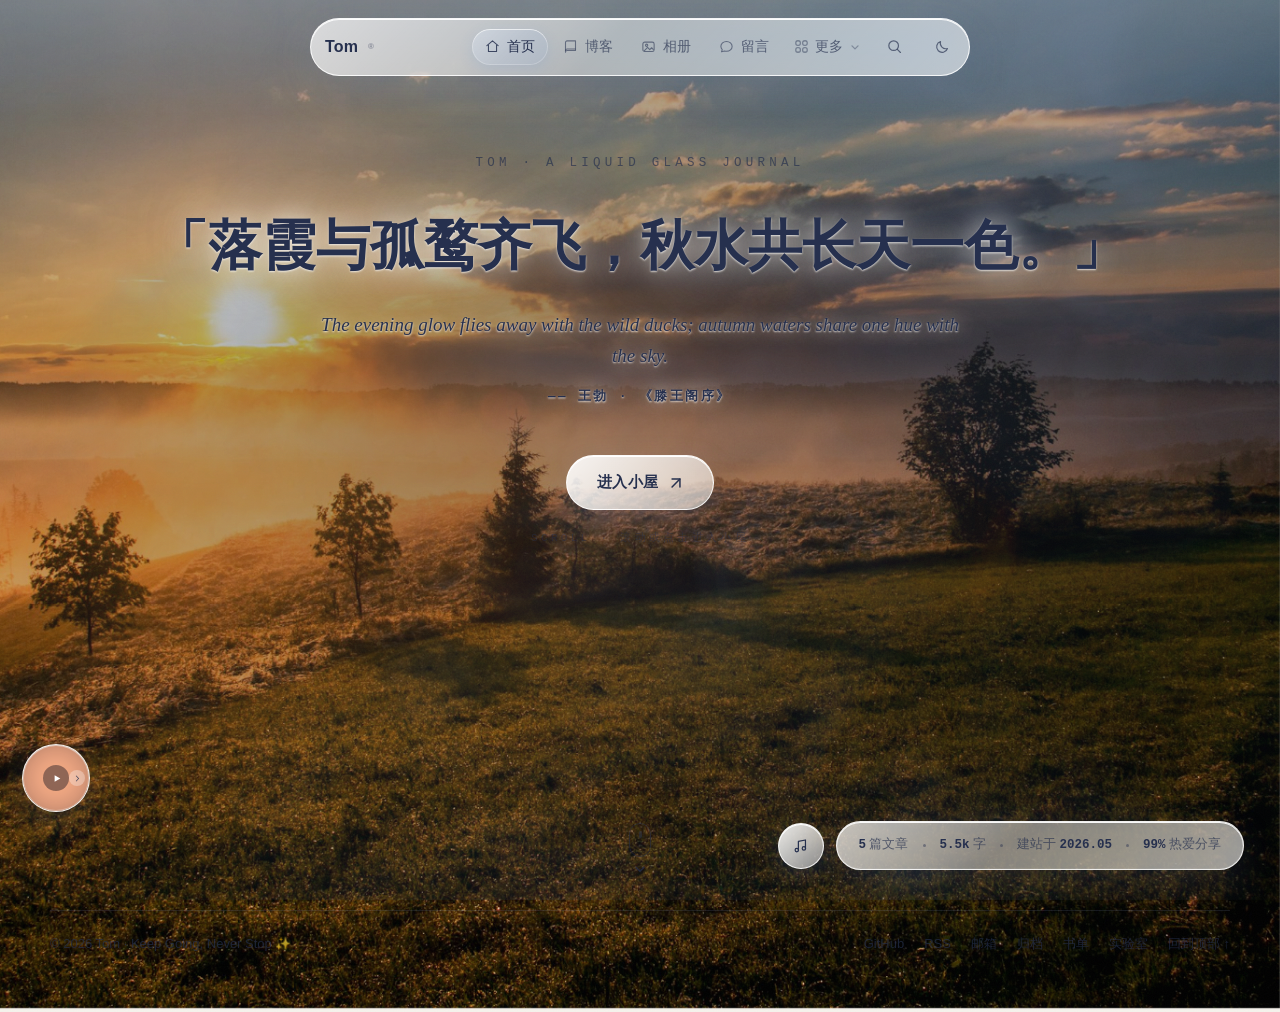
==== index.html @ d62d7386 "feat(books): 真实书目数据与本地封面；fix: 恢复 SPA 转场收尾，音乐跨页续播与进度记忆" ====
<!DOCTYPE html>
<html lang="zh-CN" data-theme="light">
<head>
  <meta charset="UTF-8">
  <meta name="viewport" content="width=device-width, initial-scale=1.0">
  <title>Tom · 液态玻璃博客</title>
  <meta name="description" content="Tom 的个人博客 —— WebGL 极光、液态玻璃与前端实验。以玻璃，折射思想。">
  <meta name="theme-color" content="#f3f4f9">
  <script>
    // 首屏前预置主题，避免暗色用户看到白色闪烁
    (function () {
      try {
        if (localStorage.getItem('lg-theme') === 'dark') {
          document.documentElement.setAttribute('data-theme', 'dark');
        }
      } catch (e) { }
    })();
  </script>
  <link rel="icon" type="image/svg+xml" href="favicon.svg">
  <link rel="alternate" type="application/rss+xml" title="Tom 的液态玻璃博客" href="feed.xml">
  <link rel="stylesheet" href="assets/vendor/APlayer.min.css?v=20261149">
  <link rel="stylesheet" href="assets/css/style.css?v=20261149">
</head>
<body class="cover-page">

  <!-- 背景层：照片 → 着色器柔光 → 滚动幕布 → 颗粒 -->
  <div class="bg-photo" aria-hidden="true"></div>
  <canvas id="aurora" aria-hidden="true"></canvas>
  <div class="bg-veil" id="bg-veil" aria-hidden="true"></div>
  <div class="grain" aria-hidden="true"></div>

  <!-- Loader -->
  <div id="loader" aria-hidden="true">
    <div class="loader-mark">
      <svg viewBox="0 0 24 24" fill="none">
        <defs>
          <linearGradient id="drop-g1" x1="0" y1="0" x2="1" y2="1">
            <stop offset="0" stop-color="#8fc9ee"/><stop offset=".5" stop-color="#a6b4ee"/><stop offset="1" stop-color="#bfa8ec"/>
          </linearGradient>
        </defs>
        <path d="M12 2.7c3.4 4.6 7 8.6 7 12.3a7 7 0 1 1-14 0c0-3.7 3.6-7.7 7-12.3z" fill="url(#drop-g1)" opacity=".92"/>
        <circle cx="9.6" cy="9.2" r="1.4" fill="#fff" opacity=".85"/>
      </svg>
    </div>
    <span class="loader-text">LIQUID GLASS</span>
  </div>

  <!-- 空间转场幕布 -->
  <div id="vt-veil" aria-hidden="true"></div>

  <!-- 导航 -->
  <header class="topbar">
    <a class="brand" href="index.html">Tom<sup>®</sup></a>
    <nav class="top-links" aria-label="主导航">
        <span class="top-indicator" aria-hidden="true"></span>
        <a href="index.html"><svg viewBox="0 0 24 24" fill="none" stroke="currentColor" stroke-width="1.7" stroke-linecap="round" stroke-linejoin="round"><path d="m3 10.5 9-7.5 9 7.5"/><path d="M5.5 9.5V20h13V9.5"/></svg>首页</a>
        <a href="home.html"><svg viewBox="0 0 24 24" fill="none" stroke="currentColor" stroke-width="1.7" stroke-linecap="round" stroke-linejoin="round"><path d="M4 5.5A2.5 2.5 0 0 1 6.5 3H20v15.5H6.5A2.5 2.5 0 0 0 4 21z"/><path d="M4 18.5A2.5 2.5 0 0 1 6.5 16H20"/></svg>博客</a>
        <a href="photos.html"><svg viewBox="0 0 24 24" fill="none" stroke="currentColor" stroke-width="1.7" stroke-linecap="round" stroke-linejoin="round"><rect x="3" y="5" width="18" height="15" rx="3"/><circle cx="9" cy="10" r="1.8"/><path d="m5.5 18.5 5-5 3.5 3.5 3-3 2.5 2.5"/></svg>相册</a>
        <a href="messages.html"><svg viewBox="0 0 24 24" fill="none" stroke="currentColor" stroke-width="1.7" stroke-linecap="round" stroke-linejoin="round"><path d="M21 11.8c0 4.3-4 7.7-9 7.7-1 0-2-.1-2.9-.4L4 20.5l1.2-3.6C3.8 15.6 3 13.8 3 11.8 3 7.5 7 4 12 4s9 3.4 9 7.8z"/></svg>留言</a>
    </nav>
      <button class="theme-dot" id="theme-toggle" aria-label="切换明暗主题（快捷键 T）" title="切换主题（T）">
        <svg class="sun" viewBox="0 0 24 24" fill="none" stroke="currentColor" stroke-width="1.7" stroke-linecap="round">
          <circle cx="12" cy="12" r="4.2"/>
          <path d="M12 2.5v2.2M12 19.3v2.2M2.5 12h2.2M19.3 12h2.2M4.9 4.9l1.6 1.6M17.5 17.5l1.6 1.6M19.1 4.9l-1.6 1.6M6.5 17.5l-1.6 1.6"/>
        </svg>
        <svg class="moon" viewBox="0 0 24 24" fill="none" stroke="currentColor" stroke-width="1.7" stroke-linecap="round" stroke-linejoin="round">
          <path d="M20.2 14.2A8.3 8.3 0 0 1 9.8 3.8a8.3 8.3 0 1 0 10.4 10.4z"/>
        </svg>
      </button>
  </header>

  <main>
    <!-- 封面：滚动或点击进入正式页面 -->
    <section class="splash" id="top">
      <div class="splash-content">
        <p class="splash-eyebrow">Tom · A Liquid Glass Journal</p>
        <h1 class="splash-title">
          <span class="poem-cn">「落霞与孤鹜齐飞，秋水共长天一色。」</span>
          <span class="poem-en">The evening glow flies away with the wild ducks; autumn waters share one hue with the sky.</span>
          <span class="poem-by">—— 王勃 · 《滕王阁序》</span>
        </h1>
        <a class="splash-cta" href="home.html" data-magnetic>
          进入小屋
          <svg viewBox="0 0 16 16" fill="none" stroke="currentColor" stroke-width="1.7" stroke-linecap="round" stroke-linejoin="round"><path d="M3.5 3.5h9v9"/><path d="M12.5 3.5 3.5 12.5"/></svg>
        </a>
        <p class="splash-hint">Scroll · 滚动或点击进入小屋</p>
      </div>
      <div class="splash-corner">
        <button class="splash-music" id="splash-music" aria-label="播放 / 暂停音乐" title="播放 / 暂停音乐">
          <svg viewBox="0 0 24 24" fill="none" stroke="currentColor" stroke-width="1.7" stroke-linecap="round" stroke-linejoin="round"><path d="M9 18.5V6.2l10-2v11.9"/><circle cx="6.8" cy="18.5" r="2.4"/><circle cx="16.8" cy="16.1" r="2.4"/></svg>
        </button>
        <div class="splash-stats glass">
          <span><b id="stat-posts">—</b> 篇文章</span>
          <span class="sep"></span>
          <span><b id="stat-chars">—</b> 字</span>
          <span class="sep"></span>
          <span>建站于 <b id="stat-since">—</b></span>
          <span class="sep"></span>
          <span><b>99%</b> 热爱分享</span>
        </div>
      </div>
      <div class="scroll-mouse" aria-hidden="true">
        <span class="wheel"></span>
        <svg viewBox="0 0 16 16" fill="none" stroke="currentColor" stroke-width="1.8" stroke-linecap="round" stroke-linejoin="round"><path d="m3.5 6 4.5 4.5L12.5 6"/></svg>
      </div>
    </section>





  </main>

  <footer class="footer">
    <div class="wrap footer-inner">
      <span>© 2026 Tom · Keep Going, Never Stop ✨</span>
      <nav class="footer-links" aria-label="页脚链接">
        <a href="https://github.com/" target="_blank" rel="noopener">GitHub</a>
        <a href="feed.xml" data-no-vt>RSS</a>
        <a href="mailto:hello@tom.gl">邮箱</a>
        <a href="#top">回到顶部 ↑</a>
      </nav>
    </div>
  </footer>

    <!-- 音乐卡片（APlayer） -->
  <div id="aplayer-mount"></div>

  <button id="to-top" aria-label="回到顶部">
    <svg viewBox="0 0 16 16" width="15" height="15" fill="none" stroke="currentColor" stroke-width="1.6" stroke-linecap="round"><path d="M8 14V3M3.5 7 8 2.5 12.5 7"/></svg>
  </button>


  <!-- SVG 滤镜：液态玻璃的真折射 -->
  <svg width="0" height="0" style="position:absolute" aria-hidden="true">
    <defs>
      <linearGradient id="drop-g1" x1="0" y1="0" x2="1" y2="1">
        <stop offset="0" stop-color="#8fc9ee"/><stop offset=".5" stop-color="#a6b4ee"/><stop offset="1" stop-color="#bfa8ec"/>
      </linearGradient>
      <filter id="lens" x="-20%" y="-20%" width="140%" height="140%">
        <feTurbulence type="fractalNoise" baseFrequency="0.009 0.011" numOctaves="2" seed="7" result="noise"/>
        <feGaussianBlur in="noise" stdDeviation="2.2" result="soft"/>
        <feDisplacementMap in="SourceGraphic" in2="soft" scale="46" xChannelSelector="R" yChannelSelector="G"/>
      </filter>
    </defs>
  </svg>

  <script src="assets/js/data.js?v=20261149"></script>
  <script src="assets/js/shader.js?v=20261149"></script>
  <script src="assets/js/main.js?v=20261149"></script>
  <script src="assets/js/extra.js?v=20261149"></script>
  <script src="assets/js/post.js?v=20261149"></script>
  <script src="assets/vendor/APlayer.min.js?v=20261149"></script>
  <script src="assets/js/music.js?v=20261149"></script>
</body>
</html>
---- assets/vendor/APlayer.min.css ----
.aplayer{background:#fff;font-family:Arial,Helvetica,sans-serif;margin:5px;box-shadow:0 2px 2px 0 rgba(0,0,0,.07),0 1px 5px 0 rgba(0,0,0,.1);border-radius:2px;overflow:hidden;-webkit-user-select:none;-moz-user-select:none;-ms-user-select:none;user-select:none;line-height:normal;position:relative}.aplayer *{box-sizing:content-box}.aplayer svg{width:100%;height:100%}.aplayer svg circle,.aplayer svg path{fill:#fff}.aplayer.aplayer-withlist .aplayer-info{border-bottom:1px solid #e9e9e9}.aplayer.aplayer-withlist .aplayer-list{display:block}.aplayer.aplayer-withlist .aplayer-icon-order,.aplayer.aplayer-withlist .aplayer-info .aplayer-controller .aplayer-time .aplayer-icon.aplayer-icon-menu{display:inline}.aplayer.aplayer-withlrc .aplayer-pic{height:90px;width:90px}.aplayer.aplayer-withlrc .aplayer-info{margin-left:90px;height:90px;padding:10px 7px 0}.aplayer.aplayer-withlrc .aplayer-lrc{display:block}.aplayer.aplayer-narrow{width:66px}.aplayer.aplayer-narrow .aplayer-info,.aplayer.aplayer-narrow .aplayer-list{display:none}.aplayer.aplayer-narrow .aplayer-body,.aplayer.aplayer-narrow .aplayer-pic{height:66px;width:66px}.aplayer.aplayer-fixed{position:fixed;bottom:0;left:0;right:0;margin:0;z-index:99;overflow:visible;max-width:400px;box-shadow:none}.aplayer.aplayer-fixed .aplayer-list{margin-bottom:65px;border:1px solid #eee;border-bottom:none}.aplayer.aplayer-fixed .aplayer-body{position:fixed;bottom:0;left:0;right:0;margin:0;z-index:99;background:#fff;padding-right:18px;transition:all .3s ease;max-width:400px}.aplayer.aplayer-fixed .aplayer-lrc{display:block;position:fixed;bottom:10px;left:0;right:0;margin:0;z-index:98;pointer-events:none;text-shadow:-1px -1px 0 #fff}.aplayer.aplayer-fixed .aplayer-lrc:after,.aplayer.aplayer-fixed .aplayer-lrc:before{display:none}.aplayer.aplayer-fixed .aplayer-info{-webkit-transform:scaleX(1);transform:scaleX(1);-webkit-transform-origin:0 0;transform-origin:0 0;transition:all .3s ease;border-bottom:none;border-top:1px solid #e9e9e9}.aplayer.aplayer-fixed .aplayer-info .aplayer-music{width:calc(100% - 105px)}.aplayer.aplayer-fixed .aplayer-miniswitcher{display:block}.aplayer.aplayer-fixed.aplayer-narrow .aplayer-info{display:block;-webkit-transform:scaleX(0);transform:scaleX(0)}.aplayer.aplayer-fixed.aplayer-narrow .aplayer-body{width:66px!important}.aplayer.aplayer-fixed.aplayer-narrow .aplayer-miniswitcher .aplayer-icon{-webkit-transform:rotateY(0);transform:rotateY(0)}.aplayer.aplayer-fixed .aplayer-icon-back,.aplayer.aplayer-fixed .aplayer-icon-forward,.aplayer.aplayer-fixed .aplayer-icon-lrc,.aplayer.aplayer-fixed .aplayer-icon-play{display:inline-block}.aplayer.aplayer-fixed .aplayer-icon-back,.aplayer.aplayer-fixed .aplayer-icon-forward,.aplayer.aplayer-fixed .aplayer-icon-menu,.aplayer.aplayer-fixed .aplayer-icon-play{position:absolute;bottom:27px;width:20px;height:20px}.aplayer.aplayer-fixed .aplayer-icon-back{right:75px}.aplayer.aplayer-fixed .aplayer-icon-play{right:50px}.aplayer.aplayer-fixed .aplayer-icon-forward{right:25px}.aplayer.aplayer-fixed .aplayer-icon-menu{right:0}.aplayer.aplayer-arrow .aplayer-icon-loop,.aplayer.aplayer-arrow .aplayer-icon-order,.aplayer.aplayer-mobile .aplayer-icon-volume-down{display:none}.aplayer.aplayer-loading .aplayer-info .aplayer-controller .aplayer-loading-icon{display:block}.aplayer.aplayer-loading .aplayer-info .aplayer-controller .aplayer-bar-wrap .aplayer-bar .aplayer-played .aplayer-thumb{-webkit-transform:scale(1);transform:scale(1)}.aplayer .aplayer-body{position:relative}.aplayer .aplayer-icon{width:15px;height:15px;border:none;background-color:transparent;outline:none;cursor:pointer;opacity:.8;vertical-align:middle;padding:0;font-size:12px;margin:0;display:inline-block}.aplayer .aplayer-icon path{transition:all .2s ease-in-out}.aplayer .aplayer-icon-back,.aplayer .aplayer-icon-forward,.aplayer .aplayer-icon-lrc,.aplayer .aplayer-icon-order,.aplayer .aplayer-icon-play{display:none}.aplayer .aplayer-icon-lrc-inactivity svg{opacity:.4}.aplayer .aplayer-icon-forward{-webkit-transform:rotate(180deg);transform:rotate(180deg)}.aplayer .aplayer-lrc-content{display:none}.aplayer .aplayer-pic{position:relative;float:left;height:66px;width:66px;background-size:cover;background-position:50%;transition:all .3s ease;cursor:pointer}.aplayer .aplayer-pic:hover .aplayer-button{opacity:1}.aplayer .aplayer-pic .aplayer-button{position:absolute;border-radius:50%;opacity:.8;text-shadow:0 1px 1px rgba(0,0,0,.2);box-shadow:0 1px 1px rgba(0,0,0,.2);background:rgba(0,0,0,.2);transition:all .1s ease}.aplayer .aplayer-pic .aplayer-button path{fill:#fff}.aplayer .aplayer-pic .aplayer-hide{display:none}.aplayer .aplayer-pic .aplayer-play{width:26px;height:26px;border:2px solid #fff;bottom:50%;right:50%;margin:0 -15px -15px 0}.aplayer .aplayer-pic .aplayer-play svg{position:absolute;top:3px;left:4px;height:20px;width:20px}.aplayer .aplayer-pic .aplayer-pause{width:16px;height:16px;border:2px solid #fff;bottom:4px;right:4px}.aplayer .aplayer-pic .aplayer-pause svg{position:absolute;top:2px;left:2px;height:12px;width:12px}.aplayer .aplayer-info{margin-left:66px;padding:14px 7px 0 10px;height:66px;box-sizing:border-box}.aplayer .aplayer-info .aplayer-music{overflow:hidden;white-space:nowrap;text-overflow:ellipsis;margin:0 0 13px 5px;-webkit-user-select:text;-moz-user-select:text;-ms-user-select:text;user-select:text;cursor:default;padding-bottom:2px;height:20px}.aplayer .aplayer-info .aplayer-music .aplayer-title{font-size:14px}.aplayer .aplayer-info .aplayer-music .aplayer-author{font-size:12px;color:#666}.aplayer .aplayer-info .aplayer-controller{position:relative;display:flex}.aplayer .aplayer-info .aplayer-controller .aplayer-bar-wrap{margin:0 0 0 5px;padding:4px 0;cursor:pointer!important;flex:1}.aplayer .aplayer-info .aplayer-controller .aplayer-bar-wrap:hover .aplayer-bar .aplayer-played .aplayer-thumb{-webkit-transform:scale(1);transform:scale(1)}.aplayer .aplayer-info .aplayer-controller .aplayer-bar-wrap .aplayer-bar{position:relative;height:2px;width:100%;background:#cdcdcd}.aplayer .aplayer-info .aplayer-controller .aplayer-bar-wrap .aplayer-bar .aplayer-loaded{position:absolute;left:0;top:0;bottom:0;background:#aaa;height:2px;transition:all .5s ease}.aplayer .aplayer-info .aplayer-controller .aplayer-bar-wrap .aplayer-bar .aplayer-played{position:absolute;left:0;top:0;bottom:0;height:2px}.aplayer .aplayer-info .aplayer-controller .aplayer-bar-wrap .aplayer-bar .aplayer-played .aplayer-thumb{position:absolute;top:0;right:5px;margin-top:-4px;margin-right:-10px;height:10px;width:10px;border-radius:50%;cursor:pointer;transition:all .3s ease-in-out;-webkit-transform:scale(0);transform:scale(0)}.aplayer .aplayer-info .aplayer-controller .aplayer-time{position:relative;right:0;bottom:4px;height:17px;color:#999;font-size:11px;padding-left:7px}.aplayer .aplayer-info .aplayer-controller .aplayer-time .aplayer-time-inner{vertical-align:middle}.aplayer .aplayer-info .aplayer-controller .aplayer-time .aplayer-icon{cursor:pointer;transition:all .2s ease}.aplayer .aplayer-info .aplayer-controller .aplayer-time .aplayer-icon path{fill:#666}.aplayer .aplayer-info .aplayer-controller .aplayer-time .aplayer-icon.aplayer-icon-loop{margin-right:2px}.aplayer .aplayer-info .aplayer-controller .aplayer-time .aplayer-icon:hover path{fill:#000}.aplayer .aplayer-info .aplayer-controller .aplayer-time .aplayer-icon.aplayer-icon-menu,.aplayer .aplayer-info .aplayer-controller .aplayer-time.aplayer-time-narrow .aplayer-icon-menu,.aplayer .aplayer-info .aplayer-controller .aplayer-time.aplayer-time-narrow .aplayer-icon-mode{display:none}.aplayer .aplayer-info .aplayer-controller .aplayer-volume-wrap{position:relative;display:inline-block;margin-left:3px;cursor:pointer!important}.aplayer .aplayer-info .aplayer-controller .aplayer-volume-wrap:hover .aplayer-volume-bar-wrap{height:40px}.aplayer .aplayer-info .aplayer-controller .aplayer-volume-wrap .aplayer-volume-bar-wrap{position:absolute;bottom:15px;right:-3px;width:25px;height:0;z-index:99;overflow:hidden;transition:all .2s ease-in-out}.aplayer .aplayer-info .aplayer-controller .aplayer-volume-wrap .aplayer-volume-bar-wrap.aplayer-volume-bar-wrap-active{height:40px}.aplayer .aplayer-info .aplayer-controller .aplayer-volume-wrap .aplayer-volume-bar-wrap .aplayer-volume-bar{position:absolute;bottom:0;right:10px;width:5px;height:35px;background:#aaa;border-radius:2.5px;overflow:hidden}.aplayer .aplayer-info .aplayer-controller .aplayer-volume-wrap .aplayer-volume-bar-wrap .aplayer-volume-bar .aplayer-volume{position:absolute;bottom:0;right:0;width:5px;transition:all .1s ease}.aplayer .aplayer-info .aplayer-controller .aplayer-loading-icon{display:none}.aplayer .aplayer-info .aplayer-controller .aplayer-loading-icon svg{position:absolute;-webkit-animation:rotate 1s linear infinite;animation:rotate 1s linear infinite}.aplayer .aplayer-lrc{display:none;position:relative;height:30px;text-align:center;overflow:hidden;margin:-10px 0 7px}.aplayer .aplayer-lrc:before{top:0;height:10%;background:linear-gradient(180deg,#fff 0,hsla(0,0%,100%,0));filter:progid:DXImageTransform.Microsoft.gradient(startColorstr="#ffffff",endColorstr="#00ffffff",GradientType=0)}.aplayer .aplayer-lrc:after,.aplayer .aplayer-lrc:before{position:absolute;z-index:1;display:block;overflow:hidden;width:100%;content:" "}.aplayer .aplayer-lrc:after{bottom:0;height:33%;background:linear-gradient(180deg,hsla(0,0%,100%,0) 0,hsla(0,0%,100%,.8));filter:progid:DXImageTransform.Microsoft.gradient(startColorstr="#00ffffff",endColorstr="#ccffffff",GradientType=0)}.aplayer .aplayer-lrc p{font-size:12px;color:#666;line-height:16px!important;height:16px!important;padding:0!important;margin:0!important;transition:all .5s ease-out;opacity:.4;overflow:hidden}.aplayer .aplayer-lrc p.aplayer-lrc-current{opacity:1;overflow:visible;height:auto!important;min-height:16px}.aplayer .aplayer-lrc.aplayer-lrc-hide{display:none}.aplayer .aplayer-lrc .aplayer-lrc-contents{width:100%;transition:all .5s ease-out;-webkit-user-select:text;-moz-user-select:text;-ms-user-select:text;user-select:text;cursor:default}.aplayer .aplayer-list{overflow:auto;transition:all .5s ease;will-change:height;display:none;overflow:hidden}.aplayer .aplayer-list.aplayer-list-hide{max-height:0!important}.aplayer .aplayer-list ol{list-style-type:none;margin:0;padding:0;overflow-y:auto}.aplayer .aplayer-list ol::-webkit-scrollbar{width:5px}.aplayer .aplayer-list ol::-webkit-scrollbar-thumb{border-radius:3px;background-color:#eee}.aplayer .aplayer-list ol::-webkit-scrollbar-thumb:hover{background-color:#ccc}.aplayer .aplayer-list ol li{position:relative;height:32px;line-height:32px;padding:0 15px;font-size:12px;border-top:1px solid #e9e9e9;cursor:pointer;transition:all .2s ease;overflow:hidden;margin:0}.aplayer .aplayer-list ol li:first-child{border-top:none}.aplayer .aplayer-list ol li:hover{background:#efefef}.aplayer .aplayer-list ol li.aplayer-list-light{background:#e9e9e9}.aplayer .aplayer-list ol li.aplayer-list-light .aplayer-list-cur{display:inline-block}.aplayer .aplayer-list ol li .aplayer-list-cur{display:none;width:3px;height:22px;position:absolute;left:0;top:5px;cursor:pointer}.aplayer .aplayer-list ol li .aplayer-list-index{color:#666;margin-right:12px;cursor:pointer}.aplayer .aplayer-list ol li .aplayer-list-author{color:#666;float:right;cursor:pointer}.aplayer .aplayer-notice{opacity:0;position:absolute;top:50%;left:50%;-webkit-transform:translate(-50%,-50%);transform:translate(-50%,-50%);font-size:12px;border-radius:4px;padding:5px 10px;transition:all .3s ease-in-out;overflow:hidden;color:#fff;pointer-events:none;background-color:#f4f4f5;color:#909399}.aplayer .aplayer-miniswitcher{display:none;position:absolute;top:0;right:0;bottom:0;height:100%;background:#e6e6e6;width:18px;border-radius:0 2px 2px 0}.aplayer .aplayer-miniswitcher .aplayer-icon{height:100%;width:100%;-webkit-transform:rotateY(180deg);transform:rotateY(180deg);transition:all .3s ease}.aplayer .aplayer-miniswitcher .aplayer-icon path{fill:#666}.aplayer .aplayer-miniswitcher .aplayer-icon:hover path{fill:#000}@-webkit-keyframes aplayer-roll{0%{left:0}to{left:-100%}}@keyframes aplayer-roll{0%{left:0}to{left:-100%}}@-webkit-keyframes rotate{0%{-webkit-transform:rotate(0);transform:rotate(0)}to{-webkit-transform:rotate(1turn);transform:rotate(1turn)}}@keyframes rotate{0%{-webkit-transform:rotate(0);transform:rotate(0)}to{-webkit-transform:rotate(1turn);transform:rotate(1turn)}}

/*# sourceMappingURL=APlayer.min.css.map*/
---- assets/css/style.css ----
/* ==========================================================================
   液态玻璃博客 · 样式系统
   设计语言：Liquid Glass —— 折射、高光、景深
   分层：极光着色器(0) < 玻璃内容(2) < 导航(50) < 光标(120) < Loader(200)
   ========================================================================== */

/* ---------- 1. 令牌 ---------- */
:root {
  --bg: #05060f;
  --text: #eef1ff;
  --text-dim: rgba(238, 241, 255, 0.60);
  --text-faint: rgba(238, 241, 255, 0.38);

  --glass-a: rgba(255, 255, 255, 0.09);
  --glass-b: rgba(255, 255, 255, 0.03);
  --glass-c: rgba(255, 255, 255, 0.06);
  --glass-border: rgba(255, 255, 255, 0.14);
  --glass-hi: rgba(255, 255, 255, 0.34);
  --glass-shadow: 0 8px 32px rgba(2, 4, 16, 0.38);

  --accent: #8fc9ee;
  --accent-2: #a6b4ee;
  --accent-3: #bfa8ec;
  --post-accent: #67e8f9;

  --accent-l: #5b8fd6;
  --accent-l2: #7d82e0;
  --accent-l3: #c084c9;

  --radius: 26px;
  --radius-s: 16px;
  --wrap: 1180px;

  --font-sans: "SF Pro SC", "SF Pro Display", -apple-system, BlinkMacSystemFont,
    "Segoe UI", "PingFang SC", "Hiragino Sans GB", "MiSans", "Microsoft YaHei", sans-serif;
  --font-serif: Georgia, "Times New Roman", "Songti SC", "SimSun", serif;
  --font-mono: "Cascadia Code", "SF Mono", Consolas, "JetBrains Mono", "Courier New", monospace;

  --ease-out: cubic-bezier(0.22, 1, 0.36, 1);
}

[data-theme="light"] {
  --bg: #f5f2ec;
  --text: #26304e;
  --text-dim: rgba(38, 48, 78, 0.68);
  --text-faint: rgba(38, 48, 78, 0.44);

  --glass-a: rgba(255, 255, 255, 0.72);
  --glass-b: rgba(255, 255, 255, 0.46);
  --glass-c: rgba(255, 255, 255, 0.60);
  --glass-border: rgba(255, 255, 255, 0.85);
  --glass-hi: rgba(255, 255, 255, 0.95);
  --glass-shadow: 0 14px 40px rgba(120, 130, 170, 0.16);

  --accent: #5b8fd6;
  --accent-2: #7d82e0;
  --accent-3: #c084c9;
}

/* ---------- 2. 基础 ---------- */
*, *::before, *::after { box-sizing: border-box; margin: 0; padding: 0; }

html { scroll-behavior: smooth; }

body {
  font-family: var(--font-sans);
  background: var(--bg);
  color: var(--text);
  line-height: 1.75;
  overflow-x: hidden;
  -webkit-font-smoothing: antialiased;
  transition: background 0.5s ease, color 0.5s ease;
}

::selection { background: rgba(103, 232, 249, 0.28); color: inherit; }

a { color: inherit; text-decoration: none; }
button { font-family: inherit; color: inherit; background: none; border: 0; cursor: pointer; }
img, svg { display: block; }

::-webkit-scrollbar { width: 10px; }
::-webkit-scrollbar-track { background: transparent; }
::-webkit-scrollbar-thumb {
  background: rgba(160, 170, 210, 0.25);
  border-radius: 8px;
  border: 3px solid transparent;
  background-clip: content-box;
}
::-webkit-scrollbar-thumb:hover { background-color: rgba(160, 170, 210, 0.45); }

.wrap { width: min(var(--wrap), calc(100% - 48px)); margin-inline: auto; }

/* ---------- 3. 背景层（照片 → 幕布 → 着色器柔光 → 颗粒） ---------- */
.bg-photo {
  position: fixed;
  inset: -12% 0;
  z-index: 0;
  /* 暖色晕染烘焙进固定层：整页统一，任何滚动位置都无接缝 */
  background:
    radial-gradient(120% 95% at 50% 40%,
      rgba(246, 243, 238, 0.50) 0%,
      rgba(246, 243, 238, 0.22) 46%,
      rgba(246, 243, 238, 0.02) 72%),
    url("../img/hero.jpg") center 36% / cover no-repeat;
  will-change: transform;
  pointer-events: none;
}
[data-theme="dark"] .bg-photo {
  background:
    radial-gradient(120% 95% at 50% 40%,
      rgba(6, 9, 22, 0.55) 0%,
      rgba(6, 9, 22, 0.22) 48%,
      rgba(6, 9, 22, 0.02) 74%),
    url("../img/hero.jpg") center 36% / cover no-repeat;
}
/* 幕布：随滚动罩上底色，让照片与内容区自然融合（JS 驱动透明度） */
.bg-veil {
  position: fixed;
  inset: 0;
  z-index: 2;
  background: var(--bg);
  opacity: 0;
  pointer-events: none;
}
#aurora {
  position: fixed;
  inset: 0;
  width: 100%;
  height: 100%;
  z-index: 1;
  pointer-events: none;
  opacity: 0.3;
  transition: opacity 0.6s ease;
}
[data-theme="dark"] #aurora { opacity: 0.5; }

/* WebGL 不可用时的静态兜底 */
.no-webgl body::before,
body.no-webgl-bg::before {
  content: "";
  position: fixed;
  inset: 0;
  z-index: 0;
  background:
    radial-gradient(52% 42% at 18% 22%, rgba(111, 66, 193, 0.55), transparent 70%),
    radial-gradient(45% 40% at 82% 18%, rgba(13, 140, 191, 0.45), transparent 70%),
    radial-gradient(50% 45% at 68% 82%, rgba(191, 56, 136, 0.38), transparent 70%),
    var(--bg);
}

.grain {
  position: fixed;
  inset: -50%;
  z-index: 3;
  pointer-events: none;
  opacity: 0.05;
  background-image: url("data:image/svg+xml,%3Csvg xmlns='http://www.w3.org/2000/svg' width='160' height='160'%3E%3Cfilter id='n'%3E%3CfeTurbulence type='fractalNoise' baseFrequency='0.9' numOctaves='2'/%3E%3C/filter%3E%3Crect width='160' height='160' filter='url(%23n)' opacity='0.6'/%3E%3C/svg%3E");
  animation: grain 9s steps(6) infinite;
}
@keyframes grain {
  0%, 100% { transform: translate(0, 0); }
  20% { transform: translate(-4%, 3%); }
  40% { transform: translate(3%, -5%); }
  60% { transform: translate(-5%, -2%); }
  80% { transform: translate(4%, 4%); }
}

/* 光斑光球已移除：Hero 使用真实风景照，下方区域由着色器柔光负责 */

main, .footer { position: relative; z-index: 4; }

/* ---------- 4. 玻璃配方（核心） ---------- */
.glass {
  position: relative;
  background: linear-gradient(135deg, var(--glass-a), var(--glass-b) 42%, var(--glass-c));
  -webkit-backdrop-filter: blur(22px) saturate(1.7);
  backdrop-filter: blur(22px) saturate(1.7);
  border-radius: var(--radius);
  border: 1px solid var(--glass-border);
  box-shadow:
    var(--glass-shadow),
    inset 0 1px 0 var(--glass-hi),
    inset 0 -1px 0 rgba(255, 255, 255, 0.07),
    inset 1px 0 0 rgba(255, 255, 255, 0.08),
    inset -1px 0 0 rgba(255, 255, 255, 0.08);
  transition: background 0.5s ease, border-color 0.5s ease, box-shadow 0.5s ease;
}

/* 指针扫光（由 JS 写入 --mx/--my） */
.glass[data-tilt]::before {
  content: "";
  position: absolute;
  inset: 0;
  border-radius: inherit;
  background: radial-gradient(480px circle at var(--mx, 50%) var(--my, 50%),
    rgba(255, 255, 255, 0.13), transparent 42%);
  opacity: 0;
  transition: opacity 0.45s ease;
  pointer-events: none;
  z-index: 1;
}
.glass[data-tilt]:hover::before { opacity: 1; }

.glass-chip {
  display: inline-flex;
  align-items: center;
  gap: 8px;
  padding: 7px 16px;
  border-radius: 999px;
  background: linear-gradient(135deg, var(--glass-a), var(--glass-b));
  -webkit-backdrop-filter: blur(14px) saturate(1.6);
  backdrop-filter: blur(14px) saturate(1.6);
  border: 1px solid var(--glass-border);
  box-shadow: inset 0 1px 0 var(--glass-hi), 0 4px 18px rgba(2, 4, 16, 0.25);
  font-size: 13px;
  letter-spacing: 0.04em;
  color: var(--text-dim);
}

.tag-pill {
  display: inline-flex;
  align-items: center;
  gap: 7px;
  padding: 3px 12px;
  border-radius: 999px;
  font-size: 12px;
  letter-spacing: 0.03em;
  color: var(--text-dim);
  background: rgba(160, 175, 220, 0.09);
  border: 1px solid rgba(160, 175, 220, 0.18);
  transition: border-color 0.3s ease, color 0.3s ease, transform 0.3s var(--ease-out);
}
.tag-pill::before {
  content: "";
  width: 6px; height: 6px;
  border-radius: 50%;
  background: var(--c, var(--accent));
  box-shadow: 0 0 8px color-mix(in srgb, var(--c, var(--accent)) 55%, transparent);
}
.tag-pill:hover { color: var(--text); border-color: rgba(160, 175, 220, 0.36); transform: translateY(-1px); }

.meta-dot { width: 3px; height: 3px; border-radius: 50%; background: var(--text-faint); display: inline-block; margin-inline: 8px; flex: none; }

/* ---------- 5. 光标：使用系统默认（已按需求移除自定义光标） ---------- */

/* ---------- 6. Loader ---------- */
#loader {
  position: fixed;
  inset: 0;
  z-index: 200;
  display: grid;
  place-items: center;
  background: var(--bg);
  transition: opacity 0.7s ease, visibility 0.7s;
}
#loader.done { opacity: 0; visibility: hidden; }
.loader-mark {
  width: 64px; height: 64px; border-radius: 22px;
  display: grid; place-items: center;
  background: linear-gradient(135deg, var(--glass-a), var(--glass-b));
  border: 1px solid var(--glass-border);
  box-shadow: inset 0 1px 0 var(--glass-hi), 0 10px 40px rgba(2, 4, 16, 0.5);
  animation: loader-pop 1.1s var(--ease-out) infinite alternate;
}
.loader-mark svg { width: 30px; height: 30px; }
@keyframes loader-pop {
  from { transform: scale(0.92) rotate(-2deg); }
  to { transform: scale(1.04) rotate(2deg); }
}
.loader-text {
  position: absolute;
  margin-top: 118px;
  font-size: 12px;
  letter-spacing: 0.5em;
  color: var(--text-faint);
  text-transform: uppercase;
}

/* ---------- 7. 极简顶栏（unseen 风格） ---------- */
.topbar {
  position: fixed;
  top: 18px;
  left: 0;
  right: 0;
  z-index: 60;
  display: flex;
  justify-content: center;
  align-items: center;
  gap: 4px;
  padding: 8px;
  width: min(660px, calc(100% - 40px));
  margin-inline: auto;
  border-radius: 999px;
  background: linear-gradient(135deg, var(--glass-a), var(--glass-b) 45%, var(--glass-c));
  -webkit-backdrop-filter: blur(22px) saturate(1.7);
  backdrop-filter: blur(22px) saturate(1.7);
  border: 1px solid var(--glass-border);
  box-shadow: var(--glass-shadow), inset 0 1px 0 var(--glass-hi);
  pointer-events: auto;
  transition: background 0.4s ease, box-shadow 0.4s ease;
}
/* 滚动后顶栏加厚，滑过的内容被干净地压在下面 */
.topbar.scrolled {
  background: linear-gradient(135deg, var(--glass-a), var(--glass-c));
  box-shadow: 0 10px 34px rgba(90, 105, 150, 0.30), inset 0 1px 0 var(--glass-hi);
}
.brand {
  display: inline-flex;
  align-items: center;
  gap: 9px;
  padding: 5px 14px 5px 6px;
  font-size: 16px;
  font-weight: 800;
  letter-spacing: 0.01em;
  color: var(--text);
  border-radius: 999px;
  transition: background 0.3s ease;
}
.brand:hover { background: rgba(255, 255, 255, 0.10); }
.brand sup { font-size: 8px; margin-left: 1px; color: var(--text-faint); font-weight: 600; }
.top-links { display: flex; gap: 2px; margin-left: auto; position: relative; }
/* 当前页胶囊：整个胶囊包裹图标+标题，随模块左右滑动 */
.top-indicator {
  position: absolute;
  top: 2px;
  bottom: 2px;
  left: 0;
  border-radius: 999px;
  background:
    linear-gradient(135deg, rgba(255, 255, 255, 0.34), rgba(255, 255, 255, 0.12) 55%, rgba(255, 255, 255, 0.05)),
    color-mix(in srgb, var(--accent) 12%, transparent);
  box-shadow:
    inset 0 1px 0 rgba(255, 255, 255, 0.55),
    inset 0 0 0 1px rgba(255, 255, 255, 0.22),
    0 4px 14px color-mix(in srgb, var(--accent) 16%, transparent);
  opacity: 0;
  pointer-events: none;
  transform: translate3d(0, 0, 0);
  will-change: transform, width;
  transition:
    transform 0.48s var(--ease-out),
    width 0.48s var(--ease-out),
    opacity 0.28s ease;
}
.top-links a {
  display: inline-flex;
  align-items: center;
  gap: 7px;
  padding: 8px 13px;
  border-radius: 999px;
  font-size: 13.5px;
  color: var(--text-dim);
  transition: color 0.3s ease, background 0.3s ease;
  white-space: nowrap;
  position: relative;
  z-index: 1;
}
.top-links a svg { width: 15px; height: 15px; flex: none; opacity: 0.85; }
.top-links a:hover { color: var(--text); background: rgba(255, 255, 255, 0.10); }
.top-links a.active { color: var(--text); }

.theme-dot {
  width: 38px; height: 38px;
  flex: none;
  margin-left: 4px;
  border-radius: 50%;
  display: grid; place-items: center;
  color: var(--text-dim);
  border: 1px solid transparent;
  transition: color 0.3s, background 0.3s, transform 0.4s var(--ease-out);
}
.theme-dot:hover { color: var(--text); background: rgba(255, 255, 255, 0.10); transform: scale(1.05); }
.theme-dot svg { width: 16px; height: 16px; }

.icon-btn {
  width: 38px; height: 38px;
  display: grid; place-items: center;
  border-radius: 50%;
  color: var(--text-dim);
  border: 1px solid transparent;
  transition: color 0.3s, background 0.3s, border-color 0.3s, transform 0.5s var(--ease-out);
}
.icon-btn:hover { color: var(--text); background: rgba(255, 255, 255, 0.08); border-color: var(--glass-border); }
.icon-btn svg { width: 17px; height: 17px; }
#theme-toggle .moon { display: none; }
[data-theme="light"] #theme-toggle .moon { display: block; }
[data-theme="light"] #theme-toggle .sun { display: none; }

/* ---------- 8. 封面（unseen 风格全屏开场） ---------- */
/* 封面页专属背景（与内容页的湖面栈道区分开） */
.cover-page .bg-photo {
  background:
    linear-gradient(180deg, rgba(246, 243, 238, 0.55) 0%, rgba(246, 243, 238, 0) 20%),
    radial-gradient(110% 85% at 50% 44%,
      rgba(10, 12, 24, 0.34) 0%,
      rgba(10, 12, 24, 0.13) 50%,
      rgba(10, 12, 24, 0) 74%),
    url("../img/cover.jpg") center 42% / cover no-repeat;
}
[data-theme="dark"] .cover-page .bg-photo {
  background:
    radial-gradient(110% 85% at 50% 44%,
      rgba(4, 6, 16, 0.58) 0%,
      rgba(4, 6, 16, 0.28) 50%,
      rgba(4, 6, 16, 0.02) 76%),
    url("../img/cover.jpg") center 42% / cover no-repeat;
}
/* 诗句排版 */
.splash-title { margin-top: 30px; }
.poem-cn {
  display: block;
  font-family: var(--font-serif);
  font-weight: 600;
  font-size: clamp(26px, 4.6vw, 54px);
  line-height: 1.55;
  color: var(--text);
  text-shadow:
    0 1px 2px rgba(246, 243, 238, 0.85),
    0 0 26px rgba(246, 243, 238, 0.75),
    0 0 60px rgba(246, 243, 238, 0.5);
}
.poem-en {
  display: block;
  margin-top: 20px;
  font-family: var(--font-serif);
  font-style: italic;
  font-weight: 400;
  font-size: clamp(13.5px, 1.7vw, 19px);
  line-height: 1.65;
  color: var(--text);
  max-width: 660px;
  margin-inline: auto;
  text-shadow:
    0 1px 2px rgba(246, 243, 238, 0.9),
    0 0 18px rgba(246, 243, 238, 0.8),
    0 0 40px rgba(246, 243, 238, 0.55);
}
.poem-by {
  display: block;
  margin-top: 16px;
  font-family: var(--font-mono);
  font-size: 12.5px;
  letter-spacing: 0.2em;
  color: var(--text);
  text-shadow: 0 1px 2px rgba(246, 243, 238, 0.9), 0 0 18px rgba(246, 243, 238, 0.8);
}
.splash {
  min-height: 100svh;
  display: grid;
  align-items: start;
  justify-items: center;
  position: relative;
  padding: 17vh 24px 120px;
  overflow: clip;
}
.splash-content {
  position: relative;
  z-index: 2;
  text-align: center;
  will-change: transform, opacity;
}
.splash-eyebrow {
  font-family: var(--font-mono);
  font-size: 12.5px;
  letter-spacing: 0.34em;
  text-transform: uppercase;
  color: var(--text-dim);
}
.splash-cta {
  margin-top: 46px;
  display: inline-flex;
  align-items: center;
  gap: 10px;
  padding: 14px 30px;
  border-radius: 999px;
  font-size: 14.5px;
  font-weight: 600;
  letter-spacing: 0.03em;
  color: var(--text);
  background: linear-gradient(135deg, rgba(255, 255, 255, 0.92), rgba(255, 255, 255, 0.55));
  -webkit-backdrop-filter: blur(14px);
  backdrop-filter: blur(14px);
  border: 1px solid rgba(255, 255, 255, 0.85);
  box-shadow: 0 10px 30px rgba(120, 130, 170, 0.24), inset 0 1px 0 #ffffff;
  transition: transform 0.4s var(--ease-out), box-shadow 0.4s ease;
  will-change: transform;
}
.splash-cta:hover { transform: translateY(-2px); box-shadow: 0 16px 44px rgba(120, 130, 170, 0.36), inset 0 1px 0 #ffffff; }
.splash-cta svg { width: 14px; height: 14px; transition: transform 0.35s var(--ease-out); }
.splash-cta:hover svg { transform: translate(2px, 2px); }
.splash-hint {
  margin-top: 18px;
  font-family: var(--font-mono);
  font-size: 11px;
  letter-spacing: 0.3em;
  text-transform: uppercase;
  color: var(--text-faint);
}

/* 封面左下角：音乐开关 + 数据胶囊 */
.splash-corner {
  position: absolute;
  right: 36px;
  bottom: 30px;
  z-index: 3;
  display: flex;
  align-items: center;
  gap: 12px;
}
.splash-music {
  width: 46px; height: 46px;
  flex: none;
  border-radius: 50%;
  display: grid; place-items: center;
  color: var(--text);
  background: linear-gradient(135deg, rgba(255, 255, 255, 0.9), rgba(255, 255, 255, 0.5));
  -webkit-backdrop-filter: blur(12px);
  backdrop-filter: blur(12px);
  border: 1px solid var(--glass-border);
  box-shadow: inset 0 1px 0 #fff, 0 8px 22px rgba(120, 130, 170, 0.22);
  transition: transform 0.4s var(--ease-out), color 0.3s;
}
.splash-music:hover { transform: scale(1.08); color: var(--accent-2); }
.splash-music svg { width: 17px; height: 17px; }
.splash-music.playing { color: var(--accent-2); }
.splash-stats {
  display: inline-flex;
  align-items: center;
  gap: 14px;
  padding: 12px 22px;
  border-radius: 999px;
  font-size: 12.5px;
  color: var(--text-dim);
  white-space: nowrap;
}
.splash-stats b { font-family: var(--font-mono); color: var(--text); font-weight: 700; }
.splash-stats .sep { width: 3px; height: 3px; border-radius: 50%; background: var(--text-faint); }
.splash-year { display: none; }

/* 鼠标滚动指示 */
.scroll-mouse {
  position: absolute;
  left: 50%;
  bottom: 24px;
  transform: translateX(-50%);
  display: grid;
  justify-items: center;
  gap: 5px;
  color: var(--text-dim);
  z-index: 2;
}
.scroll-mouse .wheel {
  width: 22px; height: 34px;
  border: 1.5px solid currentColor;
  border-radius: 12px;
  position: relative;
  opacity: 0.7;
}
.scroll-mouse .wheel::after {
  content: "";
  position: absolute;
  left: 50%; top: 7px;
  width: 3px; height: 7px;
  margin-left: -1.5px;
  border-radius: 2px;
  background: currentColor;
  animation: wheel 1.9s ease-in-out infinite;
}
@keyframes wheel {
  0% { transform: translateY(0); opacity: 1; }
  70% { transform: translateY(9px); opacity: 0; }
  100% { transform: translateY(0); opacity: 0; }
}
.scroll-mouse svg { width: 14px; height: 14px; animation: chevron-bob 2s ease-in-out infinite; }
@keyframes chevron-bob {
  0%, 100% { transform: translateY(0); }
  50% { transform: translateY(4px); }
}

/* 按钮系统 */
.btn {
  display: inline-flex;
  align-items: center;
  gap: 9px;
  padding: 13px 28px;
  border-radius: 999px;
  font-size: 14.5px;
  font-weight: 600;
  letter-spacing: 0.03em;
  position: relative;
  transition: transform 0.4s var(--ease-out), box-shadow 0.4s ease, background 0.35s ease, color 0.35s ease;
  will-change: transform;
}
.btn svg { width: 15px; height: 15px; transition: transform 0.35s var(--ease-out); }
.btn:hover svg { transform: translateX(3px); }
.btn-primary {
  color: #26304e;
  background: linear-gradient(135deg, rgba(255, 255, 255, 0.94), rgba(255, 255, 255, 0.62));
  -webkit-backdrop-filter: blur(14px);
  backdrop-filter: blur(14px);
  border: 1px solid rgba(255, 255, 255, 0.85);
  box-shadow: 0 10px 30px rgba(120, 130, 170, 0.24), inset 0 1px 0 #ffffff;
}
.btn-primary:hover { box-shadow: 0 14px 40px rgba(120, 130, 170, 0.34), inset 0 1px 0 #ffffff; }
[data-theme="dark"] .btn-primary {
  color: #0a1220;
  background: linear-gradient(120deg, var(--accent), var(--accent-2) 62%, var(--accent-3));
  border-color: transparent;
  box-shadow: 0 8px 26px rgba(143, 201, 238, 0.22), inset 0 1px 0 rgba(255, 255, 255, 0.5);
}
[data-theme="dark"] .btn-primary:hover { box-shadow: 0 12px 36px rgba(166, 180, 238, 0.34), inset 0 1px 0 rgba(255, 255, 255, 0.5); }
.btn-ghost {
  color: var(--text);
  background: linear-gradient(135deg, var(--glass-a), var(--glass-b));
  -webkit-backdrop-filter: blur(16px) saturate(1.6);
  backdrop-filter: blur(16px) saturate(1.6);
  border: 1px solid var(--glass-border);
  box-shadow: inset 0 1px 0 var(--glass-hi), 0 6px 24px rgba(90, 105, 150, 0.14);
}
.btn-ghost:hover { background: linear-gradient(135deg, var(--glass-c), var(--glass-b)); }



/* ---------- 8.5 内容页 Hero（home.html） ---------- */
.home-page .hero {
  min-height: 86svh;
  display: flex;
  align-items: center;
  position: relative;
  padding: 130px 0 90px;
  overflow: clip;
}
.home-page .hero-content { position: relative; z-index: 2; }
.home-page .hero-hello { font-size: clamp(15px, 1.8vw, 18px); color: var(--text-dim); }
.home-page .hero-hello strong { color: var(--text); font-weight: 700; }
.wave { display: inline-block; transform-origin: 70% 70%; animation: wave 2.6s ease 0.8s 2; }
@keyframes wave {
  0%, 100% { transform: rotate(0); }
  20% { transform: rotate(16deg); } 40% { transform: rotate(-8deg); }
  60% { transform: rotate(14deg); } 80% { transform: rotate(-4deg); }
}
.home-page .hero-title {
  margin-top: 12px;
  font-size: clamp(40px, 6.4vw, 76px);
  line-height: 1.18;
  font-weight: 800;
  letter-spacing: 0.01em;
  color: var(--text);
}
.home-page .hero-title .hl {
  background: linear-gradient(120deg, var(--accent), var(--accent-2) 58%, var(--accent-3));
  -webkit-background-clip: text;
  background-clip: text;
  color: transparent;
}
.home-page .hero-tagline {
  display: flex;
  align-items: center;
  gap: 13px;
  margin-top: 20px;
  font-size: clamp(14px, 1.6vw, 17px);
  letter-spacing: 0.08em;
  color: var(--text-dim);
}
.home-page .hero-tagline .bar {
  width: 4px; height: 22px;
  flex: none;
  border-radius: 4px;
  background: linear-gradient(180deg, var(--accent), var(--accent-2));
  box-shadow: 0 0 10px color-mix(in srgb, var(--accent) 35%, transparent);
}
.home-page .hero-actions { margin-top: 36px; display: flex; gap: 14px; flex-wrap: wrap; }
.home-page .hero-stats {
  margin-top: clamp(42px, 7vh, 64px);
  display: inline-flex;
  flex-wrap: wrap;
  row-gap: 14px;
  padding: 16px 8px;
  border-radius: 22px;
}
.hs-item {
  display: grid;
  grid-template-columns: auto auto;
  column-gap: 11px;
  align-items: center;
  padding: 3px 26px;
}
.hs-item + .hs-item { border-left: 1px solid rgba(120, 130, 170, 0.20); }
.hs-item svg { grid-row: span 2; width: 20px; height: 20px; color: var(--accent); }
.hs-item b { font-family: var(--font-mono); font-size: 21px; font-weight: 800; line-height: 1.25; color: var(--text); }
.hs-item span { grid-column: 2; font-size: 11.5px; color: var(--text-faint); letter-spacing: 0.05em; }

/* 内容页 Hero 入场级联 */
.home-page .hero-hello, .home-page .hero-title, .home-page .hero-tagline, .home-page .hero-actions, .home-page .hero-stats {
  opacity: 0;
  translate: 0 26px;
  transition: opacity 0.95s var(--ease-out), translate 0.95s var(--ease-out);
}
.home-page.ready .hero-hello { transition-delay: 0.15s; }
.home-page.ready .hero-title { transition-delay: 0.28s; }
.home-page.ready .hero-tagline { transition-delay: 0.42s; }
.home-page.ready .hero-actions { transition-delay: 0.56s; }
.home-page.ready .hero-stats { transition-delay: 0.72s; }
.home-page.ready :is(.hero-hello, .hero-title, .hero-tagline, .hero-actions, .hero-stats) {
  opacity: 1;
  translate: none;
}

/* ---------- 9. 区块标题 ---------- */
.section { padding: clamp(80px, 12vh, 140px) 0; position: relative; }
.sec-head { margin-bottom: clamp(38px, 6vh, 60px); }
.sec-no {
  display: inline-flex;
  align-items: center;
  gap: 10px;
  font-family: var(--font-mono);
  font-size: 12px;
  letter-spacing: 0.3em;
  color: var(--text-faint);
  margin-bottom: 16px;
}
.sec-no::before { content: ""; width: 34px; height: 1px; background: linear-gradient(90deg, var(--accent), transparent); }
.sec-title { font-size: clamp(30px, 4.6vw, 46px); font-weight: 800; letter-spacing: 0.01em; line-height: 1.25; }
.sec-sub { margin-top: 12px; color: var(--text-dim); max-width: 560px; font-size: 15px; }

/* ---------- 10. 文章信息流（左资料栏 + 右列表） ---------- */
.layout-grid {
  display: grid;
  grid-template-columns: 320px minmax(0, 1fr);
  gap: 22px;
  align-items: start;
}
.side-col {
  position: sticky;
  top: 92px;
  display: grid;
  gap: 16px;
}
.side-card { padding: 24px 24px 22px; display: flex; flex-direction: column; }
.feed-col { display: grid; gap: 18px; min-width: 0; }

.welcome {
  padding: 15px 22px;
  border-radius: 18px;
  font-size: 13.8px;
  line-height: 1.8;
  color: var(--text-dim);
}

.feed-tools {
  display: flex;
  align-items: center;
  gap: 12px;
  flex-wrap: wrap;
}
.filter-row { display: flex; flex-wrap: wrap; gap: 9px; }
.search-input {
  width: 190px;
  flex: none;
  margin-left: auto;
  padding: 9px 18px;
  border-radius: 999px;
  font-size: 13px;
}

.feed-list { display: grid; gap: 12px; }
.year-chip {
  font-family: var(--font-mono);
  font-size: 12px;
  letter-spacing: 0.2em;
  color: var(--accent);
  padding: 5px 15px;
  justify-self: start;
  margin-top: 8px;
}
.empty-hint { color: var(--text-faint); padding: 30px 6px; }

.card-art {
  position: relative;
  height: 150px;
  overflow: hidden;
  border-bottom: 1px solid var(--glass-border);
  background:
    repeating-linear-gradient(90deg, rgba(255, 255, 255, 0.065) 0 1.5px, transparent 1.5px 9px),
    radial-gradient(120% 130% at 82% 18%, color-mix(in srgb, var(--a) 62%, transparent), transparent 58%),
    radial-gradient(90% 110% at 20% 85%, color-mix(in srgb, var(--a) 34%, transparent), transparent 60%),
    linear-gradient(160deg, rgba(10, 12, 32, 0.5), rgba(6, 8, 20, 0.7));
}
[data-theme="light"] .card-art {
  background:
    repeating-linear-gradient(90deg, rgba(255, 255, 255, 0.28) 0 1.5px, transparent 1.5px 9px),
    radial-gradient(120% 130% at 82% 18%, color-mix(in srgb, var(--a) 62%, transparent), transparent 58%),
    radial-gradient(90% 110% at 20% 85%, color-mix(in srgb, var(--a) 30%, transparent), transparent 60%),
    linear-gradient(160deg, #f2f5ff, #e2e8fa);
}
.card-art::before {
  content: "";
  position: absolute;
  inset: 0;
  background: url("data:image/svg+xml,%3Csvg xmlns='http://www.w3.org/2000/svg' width='140' height='140'%3E%3Cfilter id='n'%3E%3CfeTurbulence type='fractalNoise' baseFrequency='0.85' numOctaves='2'/%3E%3C/filter%3E%3Crect width='140' height='140' filter='url(%23n)' opacity='0.5'/%3E%3C/svg%3E");
  opacity: 0.08;
}
.card-art::after {
  content: "";
  position: absolute;
  width: 180px; height: 180px;
  left: 12%; bottom: -68%;
  border-radius: 50%;
  border: 1px solid color-mix(in srgb, var(--a) 55%, transparent);
  box-shadow: 0 0 40px color-mix(in srgb, var(--a) 30%, transparent), inset 0 0 30px color-mix(in srgb, var(--a) 25%, transparent);
  transition: transform 0.7s var(--ease-out);
}
.feat-card:hover .card-art::after { transform: translateY(-26px) scale(1.1); }

.card-ghost {
  position: absolute;
  right: 18px;
  bottom: -14px;
  font-family: var(--font-serif);
  font-style: italic;
  font-size: 110px;
  line-height: 1;
  color: transparent;
  -webkit-text-stroke: 1px color-mix(in srgb, var(--a) 46%, transparent);
  user-select: none;
}

/* 首条大卡 */
.post-card-big {
  display: grid;
  grid-template-columns: minmax(0, 1.05fr) minmax(0, 1fr);
  overflow: hidden;
}
.post-card-big .card-art { height: 100%; min-height: 250px; border-bottom: 0; border-right: 1px solid var(--glass-border); }
.pcb-body { padding: 26px 28px; display: flex; flex-direction: column; position: relative; z-index: 2; }
.pcb-title { margin-top: 12px; font-size: clamp(19px, 2vw, 23px); font-weight: 800; line-height: 1.5; }
.pcb-excerpt {
  margin-top: 10px;
  color: var(--text-dim);
  font-size: 13.8px;
  display: -webkit-box;
  -webkit-line-clamp: 3;
  -webkit-box-orient: vertical;
  overflow: hidden;
}
.post-card-big .card-more { margin-top: auto; padding-top: 18px; }
.post-card-big:hover .card-more svg { transform: translateX(4px); }

/* 列表行 */
.post-row-card {
  display: grid;
  grid-template-columns: 148px minmax(0, 1fr) 34px;
  gap: 16px;
  align-items: center;
  padding: 12px;
  border-radius: 20px;
  transition: border-color 0.35s ease, background 0.35s ease, translate 0.35s var(--ease-out), box-shadow 0.35s ease;
}
.post-row-card:hover {
  translate: 0 -2px;
  border-color: color-mix(in srgb, var(--a) 36%, var(--glass-border));
  box-shadow: 0 14px 40px rgba(2, 4, 16, 0.4), inset 0 1px 0 var(--glass-hi);
}
[data-theme="light"] .post-row-card:hover { box-shadow: 0 14px 40px rgba(84, 96, 160, 0.2), inset 0 1px 0 var(--glass-hi); }
.prc-thumb { height: 96px; border-radius: 14px; border: 1px solid var(--glass-border); }
.prc-main h4 { font-size: 15.5px; font-weight: 700; line-height: 1.5; transition: color 0.3s; }
.post-row-card:hover .prc-main h4 { color: var(--a); }
.prc-meta {
  display: flex;
  align-items: center;
  flex-wrap: wrap;
  gap: 6px 0;
  margin-top: 8px;
  font-size: 12px;
  color: var(--text-faint);
}
.row-arrow {
  width: 34px; height: 34px;
  border-radius: 50%;
  display: grid; place-items: center;
  color: var(--text-faint);
  border: 1px solid var(--glass-border);
  background: linear-gradient(135deg, var(--glass-a), var(--glass-b));
  transition: transform 0.4s var(--ease-out), color 0.3s, border-color 0.3s;
}
.post-row-card:hover .row-arrow { transform: rotate(-45deg); color: var(--a); border-color: color-mix(in srgb, var(--a) 45%, transparent); }

.card-meta {
  display: flex;
  align-items: center;
  flex-wrap: wrap;
  gap: 4px 0;
  font-size: 12px;
  color: var(--text-faint);
}
.card-more {
  display: inline-flex;
  align-items: center;
  gap: 7px;
  font-size: 13px;
  font-weight: 600;
  color: var(--a, var(--accent));
}
.card-more svg { transition: transform 0.35s var(--ease-out); }

/* ---------- 11. 筛选 ---------- */
.filter-pill {
  padding: 7px 16px;
  border-radius: 999px;
  font-size: 13px;
  color: var(--text-dim);
  background: rgba(160, 175, 220, 0.08);
  border: 1px solid rgba(160, 175, 220, 0.16);
  transition: color 0.3s, border-color 0.3s, transform 0.3s var(--ease-out);
}
.filter-pill:hover { color: var(--text); border-color: rgba(160, 175, 220, 0.32); transform: translateY(-1px); }
.filter-pill.active {
  color: var(--accent);
  border-color: color-mix(in srgb, var(--accent) 45%, transparent);
  background: color-mix(in srgb, var(--accent) 10%, transparent);
}

/* ---------- 12. 侧栏卡片（资料 / 状态 / 技能） ---------- */
/* 悬浮玻璃卡：倾斜 + 纵深 + 待机浮沉（translate 属性与 transform 互不干扰） */
.float-card { animation: bob var(--bob-dur, 9s) ease-in-out var(--bob-delay, 0s) infinite; }
@keyframes bob {
  0%, 100% { translate: 0 0; }
  50% { translate: 0 -7px; }
}
.glass[data-tilt] {
  transform: perspective(900px) rotateX(var(--rx, 0deg)) rotateY(var(--ry, 0deg)) scale(var(--s, 1));
  will-change: transform;
}
.glass[data-tilt]:hover {
  --s: 1.015;
  border-color: color-mix(in srgb, var(--a, var(--accent)) 38%, var(--glass-border));
  box-shadow:
    0 30px 70px rgba(2, 4, 16, 0.5),
    inset 0 1px 0 var(--glass-hi),
    inset 0 -1px 0 rgba(255, 255, 255, 0.07),
    inset 1px 0 0 rgba(255, 255, 255, 0.08),
    inset -1px 0 0 rgba(255, 255, 255, 0.08);
}
[data-theme="light"] .glass[data-tilt]:hover {
  box-shadow:
    0 30px 70px rgba(84, 96, 160, 0.26),
    inset 0 1px 0 var(--glass-hi);
}

.bento-label {
  font-family: var(--font-mono);
  font-size: 10.5px;
  letter-spacing: 0.28em;
  color: var(--text-faint);
  padding-bottom: 12px;
  margin-bottom: 16px;
  border-bottom: 1px solid rgba(160, 175, 220, 0.14);
}

/* 资料卡 */
.pf-top { display: flex; align-items: center; gap: 14px; }
.pf-avatar {
  width: 58px; height: 58px;
  flex: none;
  display: grid; place-items: center;
  border-radius: 50%;
  font-size: 24px; font-weight: 800;
  color: #fff;
  background: linear-gradient(135deg, color-mix(in srgb, var(--accent) 32%, transparent), color-mix(in srgb, var(--accent-3) 28%, transparent));
  border: 1px solid var(--glass-border);
  box-shadow: inset 0 1px 0 var(--glass-hi), 0 8px 22px rgba(2, 4, 16, 0.28);
  position: relative;
}
.pf-avatar::after {
  content: "";
  position: absolute;
  inset: -5px;
  border-radius: 50%;
  border: 1px solid color-mix(in srgb, var(--accent) 28%, transparent);
  opacity: 0.6;
}
.pf-id h3 { font-size: 19px; font-weight: 800; letter-spacing: 0.01em; }
.pf-id p { font-size: 12.5px; color: var(--text-dim); margin-top: 3px; }
.pf-motto {
  margin-top: 15px;
  font-size: 13.2px;
  line-height: 1.8;
  color: var(--text-dim);
  border-left: 2px solid color-mix(in srgb, var(--accent) 55%, transparent);
  padding-left: 12px;
}
.pf-facts {
  margin-top: 12px;
  display: grid;
  gap: 4px;
}
.pf-facts span {
  font-size: 12px;
  color: var(--text-faint);
  font-family: var(--font-mono);
  letter-spacing: 0.04em;
}
.pf-facts span::before { content: "· "; color: var(--accent); }
.pf-stats {
  margin-top: 17px;
  padding-top: 15px;
  display: grid;
  grid-template-columns: repeat(4, 1fr);
  gap: 6px;
  border-top: 1px solid rgba(160, 175, 220, 0.14);
}
.pf-stats b {
  display: block;
  font-family: var(--font-mono);
  font-size: 19px;
  font-weight: 800;
  background: linear-gradient(120deg, var(--accent), var(--accent-2));
  -webkit-background-clip: text;
  background-clip: text;
  color: transparent;
}
.pf-stats span { display: block; margin-top: 2px; font-size: 10.5px; color: var(--text-faint); letter-spacing: 0.05em; }
.pf-cta { margin-top: 16px; width: 100%; justify-content: center; }
.pf-social { margin-top: 13px; display: flex; justify-content: center; gap: 10px; }
.btn-sm { padding: 10px 20px; font-size: 13px; }

/* 状态卡（实时时钟） */
.status-line {
  display: flex;
  align-items: center;
  gap: 9px;
  font-size: 12.5px;
  letter-spacing: 0.08em;
  color: var(--text-dim);
}
.pulse {
  width: 7px; height: 7px;
  flex: none;
  border-radius: 50%;
  background: var(--accent);
  box-shadow: 0 0 0 0 color-mix(in srgb, var(--accent) 40%, transparent);
  animation: pulse 2.4s ease-out infinite;
}
@keyframes pulse {
  0% { box-shadow: 0 0 0 0 color-mix(in srgb, var(--accent) 40%, transparent); }
  70% { box-shadow: 0 0 0 11px transparent; }
  100% { box-shadow: 0 0 0 0 transparent; }
}
.status-now { margin-top: 10px; font-size: 16.5px; font-weight: 700; line-height: 1.6; }
.status-clock { margin-top: auto; padding-top: 16px; }
.status-clock b {
  display: block;
  font-family: var(--font-mono);
  font-size: 32px;
  font-weight: 800;
  letter-spacing: 0.04em;
  background: linear-gradient(120deg, var(--accent), var(--accent-2) 60%, var(--accent-3));
  -webkit-background-clip: text;
  background-clip: text;
  color: transparent;
  font-variant-numeric: tabular-nums;
}
.status-clock span { display: block; margin-top: 4px; font-size: 12px; color: var(--text-faint); font-family: var(--font-mono); letter-spacing: 0.06em; }

/* 技能卡（发光进度条） */
.skill-bars { list-style: none; display: grid; gap: 13px; }
.skill-bars li span { display: block; font-size: 12.8px; color: var(--text-dim); margin-bottom: 6px; }
.skill-bars li i {
  display: block;
  height: 5px;
  border-radius: 99px;
  background: rgba(160, 175, 220, 0.14);
  position: relative;
  overflow: hidden;
}
.skill-bars li i::after {
  content: "";
  position: absolute;
  inset: 0;
  width: var(--v, 50%);
  border-radius: inherit;
  background: linear-gradient(90deg, color-mix(in srgb, var(--c) 55%, transparent), var(--c));
  box-shadow: 0 0 12px color-mix(in srgb, var(--c) 45%, transparent);
  transform-origin: 0 50%;
  animation: bar-in 1.2s var(--ease-out) 0.4s both;
}
@keyframes bar-in { from { transform: scaleX(0); } to { transform: scaleX(1); } }

/* 信条卡（保留类名供文章页复用） */
.creed {
  font-family: var(--font-serif);
  font-size: clamp(17px, 1.8vw, 21px);
  line-height: 1.8;
  color: var(--text);
  font-style: italic;
}
.creed em {
  font-style: inherit;
  background: linear-gradient(120deg, var(--accent), var(--accent-2) 55%, var(--accent-3));
  -webkit-background-clip: text;
  background-clip: text;
  color: transparent;
  font-weight: 700;
}

/* ---------- 13. 订阅 ---------- */
.sub-panel {
  text-align: center;
  padding: clamp(44px, 7vw, 72px) clamp(24px, 6vw, 80px);
  position: relative;
  overflow: hidden;
}
.sub-panel::after {
  content: "";
  position: absolute;
  top: -60%; left: 50%;
  width: 560px; height: 560px;
  transform: translateX(-50%);
  border-radius: 50%;
  background: radial-gradient(circle, color-mix(in srgb, var(--accent-2) 22%, transparent), transparent 65%);
  pointer-events: none;
}
.sub-panel h2 { font-size: clamp(24px, 3.4vw, 34px); font-weight: 800; position: relative; }
.sub-panel > p { margin-top: 12px; color: var(--text-dim); position: relative; }
.sub-form {
  margin: 30px auto 0;
  display: flex;
  gap: 10px;
  max-width: 460px;
  position: relative;
  z-index: 1;
}
.glass-input {
  flex: 1;
  min-width: 0;
  padding: 13px 20px;
  border-radius: 999px;
  font-size: 14px;
  font-family: inherit;
  color: var(--text);
  background: linear-gradient(135deg, var(--glass-a), var(--glass-b));
  border: 1px solid var(--glass-border);
  box-shadow: inset 0 1px 0 var(--glass-hi), inset 0 6px 16px rgba(2, 4, 16, 0.12);
  outline: none;
  transition: border-color 0.3s, box-shadow 0.3s;
}
.glass-input::placeholder { color: var(--text-faint); }
.glass-input:focus { border-color: color-mix(in srgb, var(--accent) 55%, transparent); box-shadow: 0 0 0 4px color-mix(in srgb, var(--accent) 14%, transparent), inset 0 1px 0 var(--glass-hi); }
.sub-form .btn { padding: 13px 26px; flex: none; }
.sub-note { margin-top: 16px; font-size: 12.5px; color: var(--text-faint); position: relative; }
.shake { animation: shake 0.45s ease; }
@keyframes shake {
  20% { transform: translateX(-7px); } 40% { transform: translateX(6px); }
  60% { transform: translateX(-4px); } 80% { transform: translateX(3px); }
}

/* ---------- 14. 页脚（细条） ---------- */
.footer { padding: 10px 0 28px; }
.footer-inner {
  display: flex;
  align-items: center;
  justify-content: space-between;
  gap: 14px;
  flex-wrap: wrap;
  border-top: 1px solid rgba(120, 130, 170, 0.16);
  padding-top: 22px;
  font-size: 13px;
  color: var(--text-dim);
}
.footer-links { display: flex; gap: 20px; }
.footer-links a { color: var(--text-dim); transition: color 0.3s; }
.footer-links a:hover { color: var(--accent); }

#to-top {
  position: fixed;
  right: 26px;
  bottom: 26px;
  z-index: 60;
  width: 46px; height: 46px;
  border-radius: 50%;
  display: grid; place-items: center;
  color: var(--text-dim);
  background: linear-gradient(135deg, var(--glass-a), var(--glass-b));
  -webkit-backdrop-filter: blur(16px) saturate(1.6);
  backdrop-filter: blur(16px) saturate(1.6);
  border: 1px solid var(--glass-border);
  box-shadow: inset 0 1px 0 var(--glass-hi), 0 8px 26px rgba(2, 4, 16, 0.35);
  opacity: 0;
  transform: translateY(16px);
  pointer-events: none;
  transition: opacity 0.4s ease, transform 0.4s var(--ease-out), color 0.3s;
}
#to-top.show { opacity: 1; transform: translateY(0); pointer-events: auto; }
#to-top:hover { color: var(--accent); }

/* ---------- 15. 文章页 ---------- */
.progress {
  position: fixed;
  top: 0; left: 0; right: 0;
  height: 3px;
  z-index: 90;
  background: linear-gradient(90deg, var(--accent), var(--accent-2), var(--accent-3));
  transform-origin: 0 50%;
  transform: scaleX(0);
  box-shadow: 0 0 14px color-mix(in srgb, var(--accent) 60%, transparent);
}

.post-main { position: relative; z-index: 2; padding: 150px 0 60px; }

.post-hero { max-width: 780px; margin: 0 auto 40px; padding-inline: 24px; }
.back-link {
  margin-bottom: 22px;
  font-size: 12.5px;
  transition: opacity 0.35s ease, transform 0.35s var(--ease-out);
}
/* 向下阅读时淡出返回按钮，避免与顶栏交叠 */
.back-link.faded { opacity: 0; transform: translateY(-10px); pointer-events: none; }
.back-link svg { transition: transform 0.3s var(--ease-out); }
.back-link:hover svg { transform: translateX(-3px); }
.post-tags { display: flex; gap: 8px; margin-bottom: 18px; }
.post-title {
  font-size: clamp(30px, 5vw, 50px);
  font-weight: 800;
  line-height: 1.3;
  letter-spacing: 0.01em;
  text-wrap: balance;
}
.post-meta {
  display: flex;
  align-items: center;
  flex-wrap: wrap;
  margin-top: 20px;
  font-size: 13px;
  color: var(--text-faint);
  font-family: var(--font-mono);
  letter-spacing: 0.03em;
}

.post-layout {
  width: min(1180px, calc(100% - 48px));
  margin: 0 auto;
  display: grid;
  grid-template-columns: minmax(0, 1fr) 230px;
  gap: 28px;
  align-items: start;
}
.post-sheet { padding: clamp(28px, 5vw, 64px); }
/* 正文玻璃加一层微暗底，保证亮极光区的可读性（位于玻璃底色之上、文字之下） */
.post-sheet::after {
  content: "";
  position: absolute;
  inset: 0;
  border-radius: inherit;
  background: linear-gradient(180deg, rgba(4, 6, 18, 0.30), rgba(4, 6, 18, 0.14) 30%, rgba(4, 6, 18, 0.34));
  pointer-events: none;
  z-index: 0;
}
.post-sheet > * { position: relative; z-index: 1; }
[data-theme="light"] .post-sheet::after {
  background: linear-gradient(180deg, rgba(255, 255, 255, 0.42), rgba(255, 255, 255, 0.24) 30%, rgba(255, 255, 255, 0.46));
}

.prose { font-size: 16px; line-height: 1.95; color: var(--text); max-width: 720px; }
.prose > p:first-of-type::first-letter {
  float: left;
  font-size: 3.4em;
  line-height: 0.86;
  font-weight: 800;
  padding: 6px 12px 0 0;
  background: linear-gradient(135deg, var(--accent), var(--accent-2));
  -webkit-background-clip: text;
  background-clip: text;
  color: transparent;
}
.prose h2 {
  margin: 2.2em 0 0.9em;
  font-size: 23px;
  font-weight: 800;
  letter-spacing: 0.01em;
  display: flex;
  align-items: center;
  gap: 14px;
  scroll-margin-top: 110px;
}
.prose h2::before {
  content: "";
  width: 5px; height: 22px;
  border-radius: 4px;
  flex: none;
  background: linear-gradient(180deg, var(--accent), var(--accent-2));
  box-shadow: 0 0 12px color-mix(in srgb, var(--accent) 55%, transparent);
}
.prose h3 { margin: 1.8em 0 0.7em; font-size: 18.5px; font-weight: 700; scroll-margin-top: 110px; }
.prose p { margin: 0.9em 0; color: var(--text-dim); }
.prose p strong { color: var(--text); font-weight: 650; }
.prose ul { margin: 1em 0; padding-left: 4px; list-style: none; }
.prose ul li { position: relative; padding-left: 24px; margin: 0.55em 0; color: var(--text-dim); }
.prose ul li::before {
  content: "";
  position: absolute;
  left: 2px; top: 0.72em;
  width: 8px; height: 8px;
  border-radius: 3px;
  background: linear-gradient(135deg, color-mix(in srgb, var(--post-accent) 80%, transparent), color-mix(in srgb, var(--post-accent) 30%, transparent));
  box-shadow: 0 0 8px color-mix(in srgb, var(--post-accent) 40%, transparent);
}
.prose blockquote {
  margin: 1.6em 0;
  padding: 20px 26px;
  border-radius: 0 18px 18px 0;
  border-left: 3px solid var(--post-accent);
  background: linear-gradient(90deg, color-mix(in srgb, var(--post-accent) 10%, transparent), transparent 75%);
  color: var(--text);
  font-size: 15.5px;
  -webkit-backdrop-filter: blur(8px);
  backdrop-filter: blur(8px);
}
.prose code:not(pre code) {
  font-family: var(--font-mono);
  font-size: 0.86em;
  padding: 2.5px 8px;
  border-radius: 7px;
  color: color-mix(in srgb, var(--post-accent) 82%, var(--text));
  background: color-mix(in srgb, var(--post-accent) 10%, transparent);
  border: 1px solid color-mix(in srgb, var(--post-accent) 22%, transparent);
}
.code-block, .prose pre {
  margin: 1.5em 0;
  border-radius: 16px;
  overflow: hidden;
  border: 1px solid var(--glass-border);
  background: rgba(6, 9, 22, 0.72);
  box-shadow: inset 0 1px 0 rgba(255, 255, 255, 0.08), 0 10px 30px rgba(2, 4, 16, 0.3);
}
.code-head {
  display: flex;
  align-items: center;
  gap: 10px;
  padding: 10px 16px;
  border-bottom: 1px solid rgba(255, 255, 255, 0.08);
  background: rgba(255, 255, 255, 0.03);
}
.code-dots { display: flex; gap: 6px; }
.code-dots i { width: 10px; height: 10px; border-radius: 50%; }
.code-dots i:nth-child(1) { background: #ff5f57; } .code-dots i:nth-child(2) { background: #febc2e; } .code-dots i:nth-child(3) { background: #28c840; }
.code-file { font-family: var(--font-mono); font-size: 11.5px; color: rgba(238, 241, 255, 0.45); letter-spacing: 0.05em; }
.copy-btn {
  margin-left: auto;
  font-size: 11.5px;
  color: rgba(238, 241, 255, 0.55);
  padding: 4px 12px;
  border-radius: 999px;
  border: 1px solid rgba(255, 255, 255, 0.14);
  transition: color 0.3s, border-color 0.3s, background 0.3s;
}
.copy-btn:hover { color: #fff; border-color: rgba(255, 255, 255, 0.35); background: rgba(255, 255, 255, 0.06); }
.prose pre { margin: 0; border-radius: 0; border: 0; box-shadow: none; background: transparent; }
.prose pre code, .code-block pre code {
  display: block;
  padding: 18px 22px;
  font-family: var(--font-mono);
  font-size: 13px;
  line-height: 1.8;
  color: #d6e2ff;
  overflow-x: auto;
  white-space: pre;
}

/* TOC */
.post-aside { position: sticky; top: 96px; display: grid; gap: 14px; }
.toc { padding: 20px 18px; border-radius: 20px; }
.toc-title {
  font-size: 11px;
  letter-spacing: 0.3em;
  text-transform: uppercase;
  color: var(--text-faint);
  margin-bottom: 12px;
  font-family: var(--font-mono);
}
.toc-link {
  display: block;
  padding: 7px 12px;
  margin: 2px 0;
  border-radius: 10px;
  font-size: 13px;
  color: var(--text-dim);
  border-left: 2px solid transparent;
  transition: color 0.3s, background 0.3s, border-color 0.3s;
}
.toc-link:hover { color: var(--text); background: rgba(255, 255, 255, 0.06); }
.toc-link.active {
  color: var(--post-accent);
  background: color-mix(in srgb, var(--post-accent) 10%, transparent);
  border-left-color: var(--post-accent);
}
.toc-cta { text-align: left; }
.share-row { display: flex; gap: 8px; }
.share-row .icon-btn { width: 36px; height: 36px; border-radius: 11px; border: 1px solid var(--glass-border); }
.share-row .icon-btn.ok { color: var(--accent); border-color: color-mix(in srgb, var(--accent) 50%, transparent); }

.pn-grid {
  width: min(1180px, calc(100% - 48px));
  margin: 44px auto 0;
  display: grid;
  grid-template-columns: 1fr 1fr;
  gap: 18px;
}
.pn-card {
  display: block;
  padding: 24px 26px;
  transition: border-color 0.4s, box-shadow 0.4s;
}
.pn-card:hover { border-color: color-mix(in srgb, var(--a) 40%, var(--glass-border)); }
.pn-card.ghost { visibility: hidden; }
.pn-dir { font-size: 11.5px; letter-spacing: 0.2em; color: var(--a); font-family: var(--font-mono); }
.pn-card h4 { margin-top: 10px; font-size: 16px; font-weight: 700; line-height: 1.5; }
.pn-date { display: block; margin-top: 8px; font-size: 12px; color: var(--text-faint); font-family: var(--font-mono); }

.notfound { max-width: 560px; margin: 120px auto; padding: 60px 48px; text-align: center; }
.notfound h1 { font-size: 30px; margin-bottom: 14px; }
.notfound p { color: var(--text-dim); margin-bottom: 28px; }

/* ---------- 15.5 空间转场 ---------- */
#vt-veil {
  position: fixed;
  inset: -8%;
  z-index: 150;
  pointer-events: none;
  opacity: 0;
  background: radial-gradient(120% 120% at 50% 38%, rgba(8, 11, 30, 0.18), rgba(4, 6, 18, 0.52));
  -webkit-backdrop-filter: blur(0px) saturate(1.1);
  backdrop-filter: blur(0px) saturate(1.1);
  transition: opacity 0.42s ease, backdrop-filter 0.42s ease, -webkit-backdrop-filter 0.42s ease;
}
html.vt-out #vt-veil {
  opacity: 1;
  -webkit-backdrop-filter: blur(18px) saturate(1.25);
  backdrop-filter: blur(18px) saturate(1.25);
}
main {
  transition: transform 0.45s var(--ease-out), opacity 0.45s ease, filter 0.45s ease;
}
html.vt-out main {
  transform: scale(0.972) translateY(-12px);
  opacity: 0.4;
  filter: blur(6px);
}
.topbar { transition: opacity 0.45s ease, transform 0.45s var(--ease-out); }
html.vt-out .topbar { opacity: 0.3; transform: translateY(-12px); }

/* 每页入场：渐变 + 缩放 + 模糊的空间感浮现 */
@keyframes vt-page-in {
  from { opacity: 0; transform: translateY(22px) scale(0.988); filter: blur(12px); }
  to { opacity: 1; transform: none; filter: blur(0); }
}
main { animation: vt-page-in 0.8s var(--ease-out) backwards; }
@keyframes vt-nav-in {
  from { opacity: 0; transform: translateY(-16px); }
  to { opacity: 1; transform: none; }
}
.topbar { animation: vt-nav-in 0.7s var(--ease-out) backwards; }

/* ---------- 16. 揭示动画 ---------- */
/* 揭示动画：用独立 translate/scale 属性，与倾斜卡的 transform 互不覆盖 */
.reveal {
  opacity: 0;
  translate: 0 26px;
  scale: 0.985;
  filter: blur(10px);
  transition:
    opacity 0.9s var(--ease-out),
    translate 0.9s var(--ease-out),
    scale 0.9s var(--ease-out),
    filter 0.9s var(--ease-out);
  transition-delay: var(--d, 0ms);
}
.reveal.in { opacity: 1; translate: none; scale: 1; filter: none; }

/* Hero 开场（loader 结束后级联进场） */
.hero-hello, .hero-title, .hero-tagline, .hero-actions, .hero-stats, .scroll-mouse {
  opacity: 0;
  translate: 0 26px;
  transition: opacity 0.95s var(--ease-out), translate 0.95s var(--ease-out);
}
.ready .hero-hello { transition-delay: 0.15s; }
.ready .hero-title { transition-delay: 0.28s; }
.ready .hero-tagline { transition-delay: 0.42s; }
.ready .hero-actions { transition-delay: 0.56s; }
.ready .hero-stats { transition-delay: 0.72s; }
.ready .scroll-mouse { transition-delay: 1.05s; }
.ready :is(.hero-hello, .hero-title, .hero-tagline, .hero-actions, .hero-stats, .scroll-mouse) {
  opacity: 1;
  translate: none;
}

/* ---------- 17. 响应式 ---------- */
@media (max-width: 1080px) {
  .layout-grid { grid-template-columns: 1fr; }
  .side-col { position: static; grid-template-columns: 1fr 1fr; align-items: stretch; }
  .side-col .side-card:first-child { grid-column: span 2; }
  .post-layout { grid-template-columns: 1fr; }
  .post-aside { display: none; }
  .photo-grid { columns: 2; }
}
@media (max-width: 860px) {
  .side-col { grid-template-columns: 1fr; }
  .side-col .side-card:first-child { grid-column: auto; }
}
@media (max-width: 720px) {
  .wrap { width: calc(100% - 36px); }
  .topbar { top: 12px; width: calc(100% - 28px); gap: 2px; padding: 6px; overflow-x: auto; scrollbar-width: none; }
  .topbar::-webkit-scrollbar { display: none; }
  .brand { padding: 5px 10px 5px 5px; font-size: 15px; }
  .top-links { gap: 1px; }
  .top-links a { padding: 8px 10px; font-size: 12.5px; gap: 5px; }
  .top-links a svg { width: 13px; height: 13px; }
  .theme-dot { width: 34px; height: 34px; }
  .photo-grid { columns: 1; }
  .post-card-big { grid-template-columns: 1fr; }
  .post-card-big .card-art { min-height: 170px; border-right: 0; border-bottom: 1px solid var(--glass-border); }
  .post-row-card { grid-template-columns: 106px minmax(0, 1fr) 30px; padding: 10px; gap: 12px; }
  .prc-thumb { height: 76px; }
  .row-arrow { width: 30px; height: 30px; }
  .search-input { width: 100%; margin-left: 0; order: -1; }
  .music-capsule { left: 12px; bottom: 12px; max-width: calc(100vw - 80px); }
  .mc-title, .mc-artist { max-width: 88px; }
  .splash { padding: 100px 18px 100px; }
  .splash-corner { left: 18px; bottom: 20px; right: 18px; }
  .splash-stats { font-size: 11.5px; gap: 9px; padding: 10px 14px; }
  .splash-year { display: none; }
  .pn-grid { grid-template-columns: 1fr; }
  .post-sheet { padding: 26px 22px; }
  .sub-form { flex-direction: column; }
  .sub-form .btn { justify-content: center; }
  #to-top { right: 16px; bottom: 16px; }
  .footer-row { justify-content: center; text-align: center; }
}

/* ---------- 18. 明色主题微调 ---------- */
[data-theme="light"] .card-art::before { opacity: 0.06; }
[data-theme="light"] .prose pre code, [data-theme="light"] .code-block pre code { color: #1c2642; }
[data-theme="light"] .code-block, [data-theme="light"] .prose pre { background: rgba(18, 24, 48, 0.06); }
[data-theme="light"] .code-head { border-bottom-color: rgba(20, 30, 70, 0.1); background: rgba(20, 30, 70, 0.03); }
[data-theme="light"] .code-file, [data-theme="light"] .copy-btn { color: rgba(20, 30, 70, 0.55); }
[data-theme="light"] .code-dots i { opacity: 0.75; }
[data-theme="light"] :is(.pf-stats b, .status-clock b, .stat-num) {
  background: linear-gradient(120deg, #2f7fc0, #5f6cc9);
  -webkit-background-clip: text;
  background-clip: text;
}

/* ---------- 18.5 照片墙 / 灯箱 / 留言板 ---------- */
/* 子页面（相册 / 留言）：紧凑顶部，内容为主角 */
.sub-page .section { padding: 10px 0 70px; }
.sub-main { padding: 128px 0 30px; }
.sub-page #to-top { display: none; }

.photo-grid { columns: 3; column-gap: 18px; }
.photo-card {
  break-inside: avoid;
  margin-bottom: 18px;
  padding: 10px 10px 12px;
  display: block;
  cursor: zoom-in;
}
.ph-wrap { border-radius: 14px; overflow: hidden; background: rgba(120, 130, 170, 0.10); }
.ph-wrap img {
  width: 100%;
  display: block;
  transform: scale(1.01);
  transition: transform 0.9s var(--ease-out), filter 0.5s ease;
}
.photo-card:hover .ph-wrap img { transform: scale(1.07); filter: saturate(1.1); }
.photo-card figcaption {
  display: flex;
  align-items: baseline;
  justify-content: space-between;
  gap: 10px;
  padding: 12px 6px 2px;
}
.photo-card figcaption b { font-size: 14px; font-weight: 700; }
.photo-card figcaption span { font-size: 11.5px; color: var(--text-faint); font-family: var(--font-mono); letter-spacing: 0.05em; }

/* 灯箱 */
.lightbox {
  position: fixed;
  inset: 0;
  z-index: 180;
  display: grid;
  place-items: center;
  padding: 4vmin;
  background: rgba(12, 15, 30, 0.55);
  -webkit-backdrop-filter: blur(20px) saturate(1.1);
  backdrop-filter: blur(20px) saturate(1.1);
  opacity: 0;
  transition: opacity 0.35s ease;
}
.lightbox.on { opacity: 1; }
/* 关键修复：hidden 属性必须真正脱离布局，否则隐形灯箱会拦截整页点击 */
.lightbox[hidden] { display: none; }
.lb-box { display: grid; justify-items: center; gap: 14px; max-width: 100%; }
.lightbox img {
  max-width: min(92vw, 1200px);
  max-height: 78vh;
  border-radius: 20px;
  box-shadow: 0 40px 110px rgba(0, 0, 0, 0.5), inset 0 1px 0 rgba(255, 255, 255, 0.25);
  transform: scale(0.955);
  transition: transform 0.4s var(--ease-out);
}
.lightbox.on img { transform: scale(1); }
.lb-cap {
  color: rgba(255, 255, 255, 0.92);
  font-size: 13.5px;
  letter-spacing: 0.08em;
  text-shadow: 0 1px 10px rgba(0, 0, 0, 0.45);
  font-family: var(--font-mono);
}
.lb-close {
  position: absolute;
  top: 24px;
  right: 28px;
  width: 42px; height: 42px;
  border-radius: 50%;
  display: grid; place-items: center;
  color: #fff;
  background: rgba(255, 255, 255, 0.14);
  border: 1px solid rgba(255, 255, 255, 0.3);
  transition: background 0.3s, transform 0.3s var(--ease-out);
}
.lb-close:hover { background: rgba(255, 255, 255, 0.26); transform: rotate(90deg); }
.lb-close svg { width: 16px; height: 16px; }
.lb-open { overflow: hidden; }

/* 留言板 */
.msg-panel { padding: clamp(24px, 4vw, 42px); }
.msg-form { display: flex; gap: 10px; flex-wrap: wrap; }
.msg-name { width: 150px; flex: none; }
.msg-text { flex: 1; min-width: 210px; }
.msg-form .btn { flex: none; }
.msg-list { margin-top: 26px; display: grid; gap: 12px; }
.msg-item {
  display: flex;
  gap: 14px;
  padding: 16px 18px;
  border-radius: 18px;
  background: linear-gradient(135deg, var(--glass-a), var(--glass-b));
  -webkit-backdrop-filter: blur(12px);
  backdrop-filter: blur(12px);
  border: 1px solid var(--glass-border);
  box-shadow: inset 0 1px 0 var(--glass-hi);
  transition: translate 0.35s var(--ease-out), box-shadow 0.35s ease;
}
.msg-item:hover { translate: 0 -2px; box-shadow: var(--glass-shadow), inset 0 1px 0 var(--glass-hi); }
.msg-ava {
  width: 42px; height: 42px;
  flex: none;
  border-radius: 15px;
  display: grid; place-items: center;
  color: #fff;
  font-weight: 800;
  font-size: 16px;
  background: linear-gradient(135deg, var(--c, var(--accent)), color-mix(in srgb, var(--c, var(--accent)) 45%, #6b7bd6));
  box-shadow: inset 0 1px 0 rgba(255, 255, 255, 0.45);
}
.msg-body { flex: 1; min-width: 0; }
.msg-head { display: flex; align-items: baseline; gap: 10px; flex-wrap: wrap; }
.msg-head b { font-size: 14px; }
.msg-time { font-size: 11px; color: var(--text-faint); font-family: var(--font-mono); }
.msg-body p { margin-top: 4px; font-size: 13.8px; color: var(--text-dim); line-height: 1.85; overflow-wrap: anywhere; }
.msg-like {
  align-self: center;
  flex: none;
  display: inline-flex;
  align-items: center;
  gap: 6px;
  font-size: 12px;
  font-family: var(--font-mono);
  color: var(--text-faint);
  padding: 7px 13px;
  border-radius: 999px;
  border: 1px solid var(--glass-border);
  background: rgba(255, 255, 255, 0.04);
  transition: color 0.3s, border-color 0.3s, transform 0.3s var(--ease-out);
}
.msg-like svg { width: 13px; height: 13px; }
.msg-like:hover { color: #d49ec2; border-color: color-mix(in srgb, #d49ec2 50%, transparent); transform: translateY(-1px); }
.msg-like.liked { color: #d49ec2; border-color: color-mix(in srgb, #d49ec2 50%, transparent); }
.msg-empty { color: var(--text-faint); font-size: 13.5px; padding: 8px 2px; }

/* ---------- 19. 音乐胶囊（WebAudio 实时合成，仿奶油小屋播放卡） ---------- */
.music-capsule {
  position: fixed;
  left: 22px;
  bottom: 22px;
  z-index: 70;
  display: flex;
  align-items: center;
  gap: 12px;
  padding: 10px 16px 13px 10px;
  border-radius: 24px;
  transition: gap 0.5s var(--ease-out), padding 0.5s var(--ease-out), width 0.5s var(--ease-out);
}
.mc-disc {
  width: 48px; height: 48px;
  flex: none;
  padding: 0;
  border-radius: 50%;
  position: relative;
  border: 1px solid var(--glass-border);
  box-shadow: inset 0 1px 0 var(--glass-hi), 0 6px 18px rgba(90, 105, 150, 0.28);
  overflow: hidden;
}
.mc-art {
  position: absolute;
  inset: 0;
  background: conic-gradient(from 210deg, var(--a1), var(--a2), var(--a1) 78%, var(--a2));
  opacity: 0.92;
}
.mc-disc.spinning .mc-art { animation: mc-spin 3.4s linear infinite; }
@keyframes mc-spin { to { transform: rotate(360deg); } }
.mc-disc::after {
  content: "";
  position: absolute;
  inset: 0;
  margin: auto;
  width: 13px; height: 13px;
  border-radius: 50%;
  background: rgba(255, 255, 255, 0.92);
  box-shadow: 0 0 0 4px rgba(20, 26, 50, 0.14), inset 0 1px 2px rgba(0, 0, 0, 0.18);
}
.mc-info {
  min-width: 0;
  display: grid;
  gap: 2px;
  max-width: 150px;
  overflow: hidden;
  transition: max-width 0.5s var(--ease-out), opacity 0.3s ease 0.12s;
}
.mc-title {
  font-size: 13.5px;
  font-weight: 700;
  color: var(--text);
  max-width: 138px;
  overflow: hidden;
  text-overflow: ellipsis;
  white-space: nowrap;
}
.mc-artist {
  font-size: 11px;
  color: var(--text-faint);
  font-family: var(--font-mono);
  letter-spacing: 0.03em;
  max-width: 120px;
  overflow: hidden;
  text-overflow: ellipsis;
  white-space: nowrap;
}
.mc-ctrl {
  display: flex;
  align-items: center;
  gap: 6px;
  max-width: 170px;
  overflow: hidden;
  transition: max-width 0.5s var(--ease-out) 0.06s, opacity 0.3s ease 0.16s;
}
.mc-btn {
  width: 32px; height: 32px;
  border-radius: 50%;
  display: grid; place-items: center;
  color: var(--text-dim);
  transition: color 0.3s, background 0.3s, transform 0.3s var(--ease-out);
}
.mc-btn:hover { color: var(--text); background: rgba(120, 130, 170, 0.12); }
.mc-btn svg { width: 14px; height: 14px; }
.mc-play {
  width: 38px; height: 38px;
  color: #fff;
  background: linear-gradient(135deg, var(--accent), var(--accent-2));
  box-shadow: 0 6px 16px color-mix(in srgb, var(--accent) 40%, transparent);
}
.mc-play:hover { color: #fff; background: linear-gradient(135deg, var(--accent-2), var(--accent-3)); }
.mc-play .i-pause { display: none; }
.mc-play.playing .i-pause { display: block; }
.mc-play.playing .i-play { display: none; }
.mc-shuffle {
  width: 30px; height: 30px;
  flex: none;
  border-radius: 10px;
  display: grid; place-items: center;
  color: var(--text-faint);
  overflow: hidden;
  transition: color 0.3s, background 0.3s, max-width 0.5s var(--ease-out) 0.1s, opacity 0.3s ease 0.2s;
  max-width: 30px;
}
.mc-shuffle svg { width: 14px; height: 14px; }
.mc-shuffle.on { color: var(--accent); background: color-mix(in srgb, var(--accent) 12%, transparent); }
.mc-fold {
  position: absolute;
  top: -8px;
  right: -8px;
  width: 24px; height: 24px;
  border-radius: 50%;
  display: grid; place-items: center;
  color: var(--text-dim);
  background: var(--bg);
  border: 1px solid var(--glass-border);
  box-shadow: 0 4px 12px rgba(90, 105, 150, 0.25);
  transition: transform 0.4s var(--ease-out), color 0.3s;
}
.mc-fold svg { width: 11px; height: 11px; transition: transform 0.4s var(--ease-out); }
.music-capsule.mini .mc-fold svg { transform: rotate(180deg); }
.mc-progress {
  position: absolute;
  left: 18px;
  right: 18px;
  bottom: 0;
  height: 14px;
  display: flex;
  align-items: flex-end;
  cursor: pointer;
  touch-action: none;
  transition: opacity 0.35s ease;
}
.mc-progress::before {
  content: "";
  position: absolute;
  left: 0; right: 0; bottom: 5px;
  height: 3px;
  border-radius: 99px;
  background: rgba(120, 130, 170, 0.18);
}
.mc-progress i {
  position: absolute;
  left: 0;
  bottom: 5px;
  display: block;
  height: 3px;
  width: 0%;
  border-radius: 99px;
  background: linear-gradient(90deg, var(--accent), var(--accent-2));
  box-shadow: 0 0 8px color-mix(in srgb, var(--accent) 45%, transparent);
}
/* 折叠态：只留旋转唱片（max-width + 透明度 + 间距平滑过渡） */
.music-capsule.mini { gap: 0; padding: 8px; }
.music-capsule.mini .mc-info,
.music-capsule.mini .mc-ctrl { max-width: 0; opacity: 0; pointer-events: none; }
.music-capsule.mini .mc-shuffle { max-width: 0; opacity: 0; pointer-events: none; }
.music-capsule.mini .mc-progress { opacity: 0; }


/* 照片墙标题行（标题左 / 上传按钮右） */
.sec-head-row {
  display: flex;
  align-items: flex-end;
  justify-content: space-between;
  gap: 20px;
  flex-wrap: wrap;
}
.upload-btn {
  display: inline-flex;
  align-items: center;
  gap: 9px;
  padding: 13px 24px;
  border-radius: 999px;
  font-size: 14px;
  font-weight: 600;
  color: var(--text);
  cursor: pointer;
  margin-bottom: 6px;
  transition: transform 0.35s var(--ease-out), border-color 0.35s ease, box-shadow 0.35s ease;
}
.upload-btn svg { width: 17px; height: 17px; color: var(--accent); }
.upload-btn:hover {
  transform: translateY(-2px);
  border-color: color-mix(in srgb, var(--accent) 55%, transparent);
  box-shadow: 0 12px 32px rgba(120, 130, 170, 0.28), inset 0 1px 0 var(--glass-hi);
}

/* 照片上传卡（不再使用：改为标题行按钮） */
.photo-upload { display: none !important; }

/* 照片上传卡 */
.photo-upload {
  break-inside: avoid;
  margin-bottom: 18px;
  padding: 26px 18px;
  display: grid;
  justify-items: center;
  gap: 6px;
  cursor: pointer;
  border-style: dashed !important;
  text-align: center;
  transition: border-color 0.35s ease, transform 0.35s var(--ease-out);
}
.photo-upload:hover { transform: translateY(-2px); border-color: color-mix(in srgb, var(--accent) 55%, transparent) !important; }
.photo-upload svg { width: 26px; height: 26px; color: var(--accent); }
.photo-upload span { font-size: 14px; font-weight: 700; color: var(--text); }
.photo-upload small { font-size: 11.5px; color: var(--text-faint); }
.ph-del {
  position: absolute;
  top: 10px; right: 10px;
  width: 28px; height: 28px;
  border-radius: 50%;
  display: grid; place-items: center;
  font-size: 15px;
  line-height: 1;
  color: #fff;
  background: rgba(10, 12, 24, 0.5);
  -webkit-backdrop-filter: blur(8px);
  backdrop-filter: blur(8px);
  border: 1px solid rgba(255, 255, 255, 0.35);
  transition: background 0.3s, transform 0.3s var(--ease-out);
}
.ph-del:hover { background: rgba(220, 70, 90, 0.8); transform: scale(1.1); }

/* 封面 Ken Burns：背景缓慢推拉 */
@keyframes cover-drift {
  0% { transform: scale(1) translate(0, 0); }
  100% { transform: scale(1.12) translate(-1.4%, 1.6%); }
}
.cover-page .bg-photo { animation: cover-drift 26s ease-in-out infinite alternate; }
.cover-page #aurora { opacity: 0.42; }

/* ---------- 19.5 APlayer 玻璃皮肤（收起 = 圆形旋转唱片，展开 = 胶囊播放卡 + 切歌键 + 歌单） ---------- */
.aplayer {
  background: transparent !important;
  font-family: var(--font-sans) !important;
  margin: 0 !important;
  box-shadow: none !important;
}
.aplayer.aplayer-fixed {
  left: 22px !important;
  bottom: 88px !important;   /* 抬高：避开系统任务栏 / 桌面挂件 */
  right: auto !important;
  overflow: visible;
}
.aplayer.aplayer-fixed .aplayer-body {
  position: fixed !important;
  left: 22px !important;
  bottom: 88px !important;
  padding-right: 0 !important;   /* 清零箭头条预留内边距 */
  width: 400px !important;       /* 展开态：胶囊卡 */
  border-radius: 999px;
  background: linear-gradient(135deg, var(--glass-a), var(--glass-b) 45%, var(--glass-c));
  -webkit-backdrop-filter: blur(22px) saturate(1.7);
  backdrop-filter: blur(22px) saturate(1.7);
  border: 1px solid var(--glass-border);
  box-shadow: var(--glass-shadow), inset 0 1px 0 var(--glass-hi);
  overflow: hidden;
}
.aplayer.aplayer-fixed.aplayer-narrow .aplayer-body { width: 66px !important; border-radius: 999px; }

/* 唱片：封面铺满整圆，播放时旋转 */
.aplayer .aplayer-pic {
  width: 66px !important;
  height: 66px !important;
  border-radius: 50% !important;
  margin: 0 !important;
  background-size: cover !important;
  background-position: center !important;
  box-shadow: inset 0 1px 0 rgba(255, 255, 255, 0.35);
  animation: ap-spin 24s linear infinite;
  animation-play-state: paused;
}
.aplayer.ap-spin-on .aplayer-pic { animation-play-state: running; }
.aplayer.aplayer-fixed.aplayer-narrow .aplayer-body { width: 66px !important; }
.aplayer .aplayer-pic::before {
  content: "";
  position: absolute;
  inset: 0;
  border-radius: 50%;
  box-shadow: inset 0 0 0 1px rgba(255, 255, 255, 0.28), inset 0 0 24px rgba(10, 12, 24, 0.28);
}
.aplayer .aplayer-pic::after { display: none; }   /* 中心孔由播放/暂停按钮替代 */

/* 展开态：标题 + 上一首/播放/下一首 + 歌单按钮（原生图标） */
.aplayer .aplayer-info { padding: 10px 34px 8px 14px; }
.aplayer .aplayer-info .aplayer-music .aplayer-title { color: var(--text) !important; font-weight: 700; font-size: 14px !important; }
.aplayer .aplayer-info .aplayer-music .aplayer-author { color: var(--text-faint) !important; font-size: 12px !important; }
.aplayer .aplayer-time, .aplayer .aplayer-time .aplayer-time-inner { color: var(--text-faint) !important; }
.aplayer .aplayer-icon path { fill: var(--text-dim) !important; transition: fill 0.3s; }
.aplayer .aplayer-icon:hover path { fill: var(--text) !important; }
.aplayer.aplayer-fixed .aplayer-icon-back, .aplayer.aplayer-fixed .aplayer-icon-forward,
.aplayer.aplayer-fixed .aplayer-icon-play, .aplayer.aplayer-fixed .aplayer-icon-lrc { display: inline-block !important; }

/* 进度条 */
.aplayer .aplayer-bar-wrap { margin: 0 12px !important; padding: 5px 0 !important; cursor: pointer; }
.aplayer .aplayer-bar-wrap .aplayer-bar, .aplayer .aplayer-bar-wrap .aplayer-loaded {
  background: rgba(120, 130, 170, 0.18) !important;
  height: 3px !important;
  border-radius: 99px !important;
}
.aplayer .aplayer-played {
  background: linear-gradient(90deg, var(--accent), var(--accent-2)) !important;
  height: 3px !important;
  border-radius: 99px !important;
}
.aplayer .aplayer-played .aplayer-thumb {
  background: #fff !important;
  border: 3px solid color-mix(in srgb, var(--accent) 70%, #fff) !important;
  box-shadow: 0 2px 8px rgba(90, 105, 150, 0.4) !important;
}

/* 唱片中心：自定义播放/暂停按钮（居中，随状态切换图标） */
.aplayer .aplayer-pic .aplayer-play,
.aplayer .aplayer-pic .aplayer-pause,
.aplayer .aplayer-pic .aplayer-button { display: none !important; }   /* 隐藏 APlayer 内部按钮，仅用自定义中心按钮 */
.mp-toggle {
  position: absolute !important;
  left: 50% !important;
  top: 50% !important;
  z-index: 3;
  transform: translate(-50%, -50%);
  width: 26px !important;
  height: 26px !important;
  border: none !important;
  border-radius: 50% !important;
  background: rgba(10, 12, 24, 0.42);
  -webkit-backdrop-filter: blur(6px);
  backdrop-filter: blur(6px);
  cursor: pointer;
  display: grid !important;
  place-items: center;
  transition: background 0.3s, transform 0.3s var(--ease-out);
}
.mp-toggle:hover { background: rgba(10, 12, 24, 0.55); transform: translate(-50%, -50%) scale(1.08); }
.mp-toggle svg { width: 13px !important; height: 13px !important; color: #fff; grid-area: 1 / 1; transition: opacity 0.25s, transform 0.25s; }
.mp-toggle .i-pause { opacity: 0; transform: scale(0.6); }
.aplayer.ap-spin-on .mp-toggle .i-play { opacity: 0; transform: scale(0.6); }
.aplayer.ap-spin-on .mp-toggle .i-pause { opacity: 1; transform: scale(1); }

/* 展开/收起按钮：悬浮小圆钮 */
.aplayer.aplayer-fixed .aplayer-miniswitcher {
  position: absolute !important;
  right: 4px !important;
  top: 50% !important;
  bottom: auto !important;
  transform: translateY(-50%) !important;
  width: 16px !important;
  height: 16px !important;
  border-radius: 50% !important;
  background: rgba(255, 255, 255, 0.30) !important;
}
.aplayer.aplayer-fixed .aplayer-miniswitcher:hover { background: rgba(255, 255, 255, 0.45) !important; }
.aplayer.aplayer-fixed .aplayer-miniswitcher .aplayer-icon {
  display: flex !important;
  align-items: center !important;
  justify-content: center !important;
  width: 100% !important;
  height: 100% !important;
  padding: 0 !important;
  margin: 0 !important;
}
.aplayer.aplayer-fixed .aplayer-miniswitcher .aplayer-icon svg {
  width: 9px !important;
  height: 9px !important;
  margin: 0 !important;
  transform: none !important;   /* 收起/展开同向 */
}
.aplayer.aplayer-fixed.aplayer-narrow .aplayer-miniswitcher .aplayer-icon svg {
  transform: none !important;   /* 收起态：朝右（展开） */
}
.aplayer.aplayer-fixed .aplayer-miniswitcher .aplayer-icon path { fill: var(--text) !important; }
.aplayer.aplayer-fixed .aplayer-miniswitcher:hover { background: rgba(255, 255, 255, 0.38) !important; }

/* 歌单面板（展开态可见） */
.aplayer .aplayer-list {
  margin-bottom: 70px !important;
  border: 1px solid var(--glass-border) !important;
  border-bottom: none !important;
  border-radius: 22px !important;
  background: linear-gradient(135deg, var(--glass-a), var(--glass-b)) !important;
  -webkit-backdrop-filter: blur(22px) saturate(1.7);
  backdrop-filter: blur(22px) saturate(1.7);
  overflow: hidden;
}
.aplayer .aplayer-list ol li {
  border-top: 1px solid rgba(120, 130, 170, 0.12) !important;
  transition: background 0.3s;
}
.aplayer .aplayer-list ol li:hover { background: rgba(120, 130, 170, 0.10) !important; }
.aplayer .aplayer-list ol li.aplayer-list-light { background: color-mix(in srgb, var(--accent) 12%, transparent) !important; }
.aplayer .aplayer-list ol li .aplayer-list-index { color: var(--text-faint) !important; }
.aplayer .aplayer-list ol li .aplayer-list-title { color: var(--text) !important; }
.aplayer .aplayer-list ol li .aplayer-list-author { color: var(--text-faint) !important; }
.aplayer .aplayer-list ol li.aplayer-list-light .aplayer-list-title { color: var(--accent) !important; }
/* 音量条 */
.aplayer .aplayer-volume-bar-wrap .aplayer-volume-bar { background: rgba(120, 130, 170, 0.18) !important; border-radius: 99px !important; }
.aplayer .aplayer-volume-bar-wrap .aplayer-volume { background: linear-gradient(90deg, var(--accent), var(--accent-2)) !important; }

/* ---------- 20. 动效减弱 ---------- */
@media (prefers-reduced-motion: reduce) {
  html { scroll-behavior: auto; }
  *, *::before, *::after { animation-duration: 0.01ms !important; animation-iteration-count: 1 !important; transition-duration: 0.15s !important; }
  .reveal { opacity: 1; transform: none; filter: none; }
  .grain { animation: none; }
  .float-card { animation: none; }
  main, .topbar { animation: none; }
  #vt-veil { display: none; }
  .mc-disc.spinning .mc-art { animation: none; }
  .wave { animation: none; }
}

/* ============================================================
   21. 扩展模块：更多菜单 / 命令面板 / 归档 / 标签 / 笔记
       书单 / 关于 / 实验室 / 评论
   ============================================================ */

/* ---------- 21.1 顶栏「更多」 ---------- */
.nav-more { position: relative; display: flex; align-items: center; }
.more-btn {
  display: inline-flex; align-items: center; gap: 6px;
  padding: 8px 10px; border-radius: 999px;
  font-size: 13.5px; color: var(--text-dim); white-space: nowrap;
  transition: color .3s var(--ease-out), background .3s var(--ease-out);
}
.more-btn > svg:first-child { width: 15px; height: 15px; opacity: .8; }
.more-btn .chev { width: 12px; height: 12px; opacity: .55; transition: transform .3s var(--ease-out); }
.more-btn:hover { color: var(--text); }
.more-btn.active { color: var(--text); }
.nav-more.open .more-btn { color: var(--text); background: rgba(255, 255, 255, .10); }
.nav-more.open .more-btn .chev { transform: rotate(180deg); }

.nav-more-menu {
  position: fixed; top: 0; left: 0; z-index: 95;
  min-width: 216px; max-height: calc(100vh - 96px); overflow-y: auto;
  padding: 8px; border-radius: 20px;
  background: linear-gradient(150deg, var(--glass-a), var(--glass-b));
  -webkit-backdrop-filter: blur(24px) saturate(1.7);
  backdrop-filter: blur(24px) saturate(1.7);
  border: 1px solid var(--glass-border);
  box-shadow: var(--glass-shadow), inset 0 1px 0 var(--glass-hi);
  opacity: 0; visibility: hidden; transform: translateY(-6px) scale(.98);
  transform-origin: top right;
  transition: opacity .22s var(--ease-out), transform .22s var(--ease-out), visibility .22s;
}
.nav-more-menu.open { opacity: 1; visibility: visible; transform: none; }
.nav-more-menu a {
  display: flex; align-items: baseline; justify-content: space-between; gap: 14px;
  padding: 9px 12px; border-radius: 12px;
  font-size: 13.5px; color: var(--text-dim);
  transition: background .2s, color .2s;
}
.nav-more-menu a:hover, .nav-more-menu a:focus-visible { background: rgba(255, 255, 255, .10); color: var(--text); }
.nav-more-menu a em { font-style: normal; font-size: 11px; color: var(--text-faint); }

.palette-btn { width: 38px; height: 38px; margin-right: 2px; }
.palette-btn svg { width: 17px; height: 17px; }

/* ---------- 21.2 命令面板 ---------- */
.palette {
  position: fixed; inset: 0; z-index: 160;
  display: grid; grid-template-rows: 1fr; justify-items: center;
  padding: 12vh 20px 20px;
  background: rgba(5, 8, 18, .44);
  -webkit-backdrop-filter: blur(6px);
  backdrop-filter: blur(6px);
  opacity: 0;
  transition: opacity .2s var(--ease-out);
}
.palette[hidden] { display: none; }
.palette.on { opacity: 1; }
.palette-box {
  width: min(620px, 100%); height: fit-content; max-height: 76vh;
  display: flex; flex-direction: column;
  border-radius: 24px; overflow: hidden;
  transform: translateY(-10px) scale(.985);
  transition: transform .24s var(--ease-out);
  box-shadow: 0 40px 90px rgba(4, 8, 22, .45), inset 0 1px 0 var(--glass-hi);
}
.palette.on .palette-box { transform: none; }
.palette-head {
  display: flex; align-items: center; gap: 10px;
  padding: 14px 16px; border-bottom: 1px solid var(--glass-border);
}
.palette-head svg { width: 17px; height: 17px; flex: none; color: var(--text-faint); }
.palette-head input {
  flex: 1; min-width: 0; border: 0; background: none; outline: none;
  color: var(--text); font-size: 15px; font-family: inherit;
}
.palette-head input::placeholder { color: var(--text-faint); }
.palette kbd {
  font-family: var(--font-mono); font-size: 10.5px; line-height: 1;
  padding: 4px 6px; border-radius: 6px;
  color: var(--text-faint);
  border: 1px solid var(--glass-border);
  background: rgba(255, 255, 255, .05);
}
.palette-list { flex: 1; overflow-y: auto; padding: 8px; overscroll-behavior: contain; }
.palette-item {
  display: flex; align-items: center; gap: 12px; width: 100%;
  padding: 10px 12px; border-radius: 14px; text-align: left;
  color: var(--text-dim);
  transition: background .16s, color .16s;
}
.palette-item.active { background: rgba(255, 255, 255, .12); color: var(--text); }
.pi-type {
  flex: none; font-size: 10px; letter-spacing: .08em;
  padding: 3px 7px; border-radius: 999px;
  border: 1px solid var(--glass-border); color: var(--text-faint);
}
.pi-main { flex: 1; min-width: 0; display: flex; flex-direction: column; gap: 1px; }
.pi-main b { font-size: 13.5px; font-weight: 600; white-space: nowrap; overflow: hidden; text-overflow: ellipsis; }
.pi-main em { font-style: normal; font-size: 11.5px; color: var(--text-faint); white-space: nowrap; overflow: hidden; text-overflow: ellipsis; }
.pi-go { flex: none; opacity: .35; font-size: 12px; }
.palette-empty { padding: 26px 16px; text-align: center; font-size: 13px; color: var(--text-faint); }
.palette-foot {
  display: flex; flex-wrap: wrap; gap: 16px;
  padding: 10px 16px; border-top: 1px solid var(--glass-border);
  font-size: 11.5px; color: var(--text-faint);
}
.palette-foot kbd { margin-right: 3px; }

/* ---------- 21.3 子页面通用页头 ---------- */
.sub-main { padding-top: clamp(96px, 14vh, 130px); }
.page-head { margin-bottom: clamp(30px, 5vh, 48px); }
.page-title {
  font-size: clamp(32px, 5vw, 52px); font-weight: 800;
  letter-spacing: .01em; line-height: 1.18;
}
.page-sub { margin-top: 12px; max-width: 640px; font-size: 15px; color: var(--text-dim); }
.page-sub b { color: var(--text); font-weight: 600; }

/* ---------- 21.4 归档 ---------- */
.arc-block { margin-bottom: 42px; }
.arc-year { display: flex; align-items: baseline; gap: 12px; margin-bottom: 12px; }
.arc-year h2 { font-size: 26px; font-weight: 800; letter-spacing: .02em; }
.arc-year span { font-size: 12px; color: var(--text-faint); }
.arc-list { list-style: none; margin-left: 5px; border-left: 1px solid var(--glass-border); }
.arc-item { position: relative; padding-left: 22px; }
.arc-dot {
  position: absolute; left: -5px; top: 24px;
  width: 9px; height: 9px; border-radius: 50%;
  background: var(--c);
  box-shadow: 0 0 0 4px var(--bg), 0 0 14px var(--c);
}
.arc-row {
  display: flex; align-items: baseline; gap: 16px;
  padding: 15px 4px;
  border-bottom: 1px dashed var(--glass-border);
}
.arc-date { flex: none; width: 54px; font-family: var(--font-mono); font-size: 11.5px; color: var(--text-faint); }
.arc-main { flex: 1; min-width: 0; display: flex; flex-direction: column; gap: 3px; }
.arc-main b { font-size: 15.5px; font-weight: 650; transition: color .3s var(--ease-out); }
.arc-row:hover .arc-main b { color: var(--accent-l, var(--accent)); }
.arc-main em { font-style: normal; font-size: 12.5px; color: var(--text-faint); white-space: nowrap; overflow: hidden; text-overflow: ellipsis; }
.arc-side { flex: none; display: flex; align-items: center; gap: 8px; }
.arc-tag {
  font-size: 11px; padding: 2px 8px; border-radius: 999px;
  color: var(--c); border: 1px solid color-mix(in srgb, var(--c) 42%, transparent);
}
.arc-min { font-size: 11px; color: var(--text-faint); }

/* ---------- 21.5 标签 ---------- */
.tag-cloud-wrap { display: flex; flex-wrap: wrap; gap: 10px; margin-bottom: 34px; }
.tag-chip {
  display: inline-flex; align-items: center; gap: 8px;
  padding: 7px 14px; border-radius: 999px;
  font-size: 13px; color: var(--text-dim);
  border: 1px solid var(--glass-border);
  background: rgba(255, 255, 255, .05);
  transition: transform .25s var(--ease-out), color .25s, border-color .25s, background .25s;
}
.tag-chip em { font-style: normal; font-size: 11px; opacity: .6; }
.tag-chip:hover { color: var(--text); transform: translateY(-1px); }
.tag-chip.active {
  color: var(--text);
  border-color: color-mix(in srgb, var(--c, var(--accent)) 55%, transparent);
  background: color-mix(in srgb, var(--c, var(--accent)) 15%, transparent);
}
.tag-post-list { display: flex; flex-direction: column; gap: 10px; }
.tag-post {
  display: flex; align-items: center; gap: 16px;
  padding: 14px 18px; border-radius: 18px;
  transition: transform .3s var(--ease-out), background .3s;
}
.tag-post:hover { transform: translateY(-2px); }
.tag-post::before {
  content: ""; flex: none; width: 3px; height: 34px; border-radius: 3px;
  background: var(--a); box-shadow: 0 0 12px var(--a);
}
.tp-date { flex: none; font-family: var(--font-mono); font-size: 11.5px; color: var(--text-faint); }
.tp-main { flex: 1; min-width: 0; display: flex; flex-direction: column; gap: 2px; }
.tp-main b { font-size: 15px; font-weight: 650; }
.tp-main em { font-style: normal; font-size: 12.5px; color: var(--text-faint); white-space: nowrap; overflow: hidden; text-overflow: ellipsis; }
.tp-tag {
  flex: none; font-size: 11px; padding: 2px 8px; border-radius: 999px;
  color: var(--c); border: 1px solid color-mix(in srgb, var(--c) 42%, transparent);
}

/* ---------- 21.6 笔记 ---------- */
.notes-list { list-style: none; display: grid; gap: 14px; }
.note-item { padding: 18px 20px; border-radius: 20px; }
.note-head { display: flex; align-items: center; justify-content: space-between; gap: 10px; margin-bottom: 8px; }
.note-head time { font-family: var(--font-mono); font-size: 11.5px; color: var(--text-faint); }
.note-tag {
  font-size: 11px; padding: 2px 8px; border-radius: 999px;
  color: var(--c); border: 1px solid color-mix(in srgb, var(--c) 42%, transparent);
}
.note-text { font-size: 15px; line-height: 1.85; color: var(--text-dim); }

/* ---------- 21.7 书单 ---------- */
.books-filter { margin-bottom: 22px; }
.books-grid {
  display: grid;
  grid-template-columns: repeat(auto-fill, minmax(206px, 1fr));
  gap: 22px;
  align-items: stretch;
}
.book-card { display: flex; flex-direction: column; padding: 12px; border-radius: 20px; }
.book-card[hidden] { display: none; }
.book-cover {
  position: relative; display: block; width: 100%; aspect-ratio: 2 / 3;
  border-radius: 12px; overflow: hidden;
  background: linear-gradient(150deg,
    color-mix(in srgb, var(--bc) 82%, #fff),
    color-mix(in srgb, var(--bc) 46%, #161c33));
  box-shadow: 0 12px 28px rgba(4, 8, 20, .28), inset -1px 0 0 rgba(255, 255, 255, .2);
  transition: transform .35s var(--ease-out), box-shadow .35s var(--ease-out);
}
.book-cover:hover { transform: translateY(-3px); box-shadow: 0 18px 36px rgba(4, 8, 20, .36); }
.book-cover img { display: block; width: 100%; height: 100%; object-fit: cover; }
.book-info { flex: 1; display: flex; flex-direction: column; gap: 5px; padding: 12px 4px 2px; }
.book-head { display: flex; align-items: flex-start; justify-content: space-between; gap: 8px; }
.book-head h3 { font-size: 14.5px; font-weight: 650; line-height: 1.4; }
.book-sub {
  font-size: 11px; line-height: 1.5; color: var(--text-faint);
  display: -webkit-box; -webkit-line-clamp: 2; -webkit-box-orient: vertical; overflow: hidden;
}
.book-meta { font-size: 11.5px; line-height: 1.55; color: var(--text-dim); }
.book-note {
  font-size: 12px; line-height: 1.7; color: var(--text-dim);
  display: -webkit-box; -webkit-line-clamp: 4; -webkit-box-orient: vertical; overflow: hidden;
}
.book-status {
  flex: none; margin-top: 1px; padding: 2px 8px; border-radius: 999px;
  font-size: 10.5px; border: 1px solid var(--glass-border); color: var(--text-faint);
}
.book-status.s-done { color: #8fc7ab; border-color: rgba(143, 199, 171, .4); }
.book-status.s-reading { color: #d9bd85; border-color: rgba(217, 189, 133, .4); }
.book-status.s-wish { color: #a19ae4; border-color: rgba(161, 154, 228, .4); }
.book-progress {
  position: relative; height: 4px; margin: 8px 0 4px;
  border-radius: 4px; background: rgba(255, 255, 255, .12);
}
.book-progress i {
  position: absolute; left: 0; top: 0; bottom: 0; border-radius: 4px;
  background: linear-gradient(90deg, var(--accent), var(--accent-3));
  box-shadow: 0 0 10px color-mix(in srgb, var(--accent) 55%, transparent);
}
.book-progress span {
  position: absolute; right: 0; bottom: 7px;
  font-family: var(--font-mono); font-size: 10px; color: var(--text-faint);
}
.book-foot {
  display: flex; align-items: center; justify-content: space-between; gap: 8px;
  margin-top: auto; padding-top: 7px;
  border-top: 1px dashed var(--glass-border);
}
.book-rate { font-size: 11px; letter-spacing: .06em; color: #d9bd85; }
.book-pages { font-size: 10.5px; color: var(--text-faint); }
.book-extra { display: flex; align-items: center; justify-content: space-between; gap: 8px; }
.book-isbn { font-family: var(--font-mono); font-size: 9.5px; letter-spacing: .02em; color: var(--text-faint); }
.book-link { font-size: 10.5px; color: var(--accent-l, var(--accent)); white-space: nowrap; }
.book-link:hover { text-decoration: underline; }

/* ---------- 21.8 关于 ---------- */
.about-block { margin-bottom: 40px; }
.about-h {
  display: flex; align-items: baseline; gap: 10px;
  margin-bottom: 16px; font-size: 22px; font-weight: 750;
}
.about-h em {
  font-style: normal; font-size: 10.5px; letter-spacing: .2em;
  text-transform: uppercase; color: var(--text-faint);
}
.now-list { list-style: none; display: grid; gap: 10px; }
.now-list li {
  display: flex; gap: 14px; align-items: baseline;
  padding: 14px 18px; border-radius: 16px;
  border: 1px solid var(--glass-border); background: rgba(255, 255, 255, .045);
}
.now-label { flex: none; width: 42px; font-size: 12px; font-weight: 600; color: var(--accent-l, var(--accent)); }
.now-list p { font-size: 13.5px; line-height: 1.8; color: var(--text-dim); }
.uses-grid { display: grid; grid-template-columns: repeat(auto-fit, minmax(200px, 1fr)); gap: 14px; }
.uses-group {
  padding: 16px 18px; border-radius: 18px;
  border: 1px solid var(--glass-border); background: rgba(255, 255, 255, .045);
}
.uses-group h4 { margin-bottom: 8px; font-size: 11px; letter-spacing: .14em; color: var(--text-faint); }
.uses-group ul { list-style: none; display: grid; gap: 5px; font-size: 13.5px; color: var(--text-dim); }
.uses-group li::before { content: "·"; margin-right: 7px; color: var(--accent); }
.projects-grid { display: grid; grid-template-columns: repeat(auto-fit, minmax(240px, 1fr)); gap: 16px; }
.project-card {
  display: flex; flex-direction: column; gap: 8px;
  padding: 18px; border-radius: 20px;
  transition: transform .32s var(--ease-out), background .32s;
}
.project-card:hover { transform: translateY(-3px); }
.project-card h3 { font-size: 15.5px; font-weight: 650; }
.project-card p { font-size: 12.5px; line-height: 1.7; color: var(--text-dim); }
.project-stack { display: flex; flex-wrap: wrap; gap: 6px; margin-top: auto; }
.project-stack span {
  font-size: 10.5px; padding: 2px 8px; border-radius: 999px;
  border: 1px solid var(--glass-border); color: var(--text-faint);
}
.project-go { margin-top: 6px; font-size: 12px; color: var(--accent-l, var(--accent)); }

/* ---------- 21.9 实验室 ---------- */
.lab-layout { display: grid; grid-template-columns: minmax(0, 1.15fr) minmax(280px, .85fr); gap: 20px; align-items: start; }
.lab-stage {
  position: relative; min-height: 380px;
  display: grid; place-items: center;
  border-radius: 24px; overflow: hidden;
  background: url("../img/hero.jpg") center / cover no-repeat;
  box-shadow: var(--glass-shadow);
}
.lab-stage::after {
  content: ""; position: absolute; inset: 0;
  background: linear-gradient(160deg, rgba(6, 10, 24, .08), rgba(6, 10, 24, .42));
}
.lab-glass {
  position: relative; z-index: 1;
  width: min(340px, 78%); padding: 26px 24px;
  color: #fff; text-shadow: 0 1px 20px rgba(0, 0, 0, .3);
}
.lab-glass h3 { font-size: 18px; font-weight: 650; margin-bottom: 6px; }
.lab-glass p { font-size: 12.5px; line-height: 1.7; opacity: .88; }
.lab-chip {
  display: inline-block; margin-top: 14px; padding: 3px 10px;
  font-size: 11px; border-radius: 999px;
  background: rgba(255, 255, 255, .22);
  border: 1px solid rgba(255, 255, 255, .35);
}
.lab-panel { display: flex; flex-direction: column; gap: 14px; padding: 18px; border-radius: 22px; }
.lab-presets { display: flex; flex-wrap: wrap; gap: 8px; }
.lab-presets button {
  font-size: 12px; padding: 5px 12px; border-radius: 999px;
  color: var(--text-dim); border: 1px solid var(--glass-border);
  transition: color .2s, background .2s, border-color .2s;
}
.lab-presets button.active { color: var(--text); background: rgba(255, 255, 255, .14); border-color: rgba(255, 255, 255, .3); }
.lab-row {
  display: grid; grid-template-columns: 76px 1fr 54px; gap: 10px; align-items: center;
  font-size: 12px; color: var(--text-dim);
}
.lab-row output { font-family: var(--font-mono); font-size: 11px; text-align: right; color: var(--text-faint); }
.lab-row input[type="range"] {
  -webkit-appearance: none; appearance: none;
  width: 100%; height: 4px; border-radius: 4px; outline: none; cursor: pointer;
  background: linear-gradient(90deg, var(--accent), var(--accent-3));
}
.lab-row input[type="range"]::-webkit-slider-thumb {
  -webkit-appearance: none; width: 14px; height: 14px; border-radius: 50%;
  background: #fff; box-shadow: 0 1px 7px rgba(0, 0, 0, .35);
}
.lab-row input[type="range"]::-moz-range-thumb {
  width: 14px; height: 14px; border: 0; border-radius: 50%;
  background: #fff; box-shadow: 0 1px 7px rgba(0, 0, 0, .35);
}
.lab-actions { display: flex; gap: 10px; }
.lab-actions button {
  flex: 1; padding: 9px 12px; border-radius: 999px;
  font-size: 12.5px; color: var(--text-dim);
  border: 1px solid var(--glass-border);
  background: rgba(255, 255, 255, .05);
  transition: color .25s, background .25s;
}
.lab-actions button:hover { color: var(--text); background: rgba(255, 255, 255, .11); }
.lab-code {
  margin-top: 16px; padding: 16px 18px; border-radius: 18px;
  overflow-x: auto;
  background: rgba(4, 8, 18, .55);
  border: 1px solid var(--glass-border);
}
.lab-code code { font-family: var(--font-mono); font-size: 11.5px; line-height: 1.8; color: #c8ddff; white-space: pre; }

/* ---------- 21.10 评论 ---------- */
.comments { margin-top: 26px; padding: 22px; border-radius: 22px; }
.comments h3 { margin-bottom: 8px; font-size: 16px; font-weight: 650; }
.comments-teaser { font-size: 13px; line-height: 1.8; color: var(--text-dim); }
.comments-teaser a { color: var(--accent-l, var(--accent)); border-bottom: 1px solid currentColor; }
.comments-teaser .comments-hint {
  display: inline-block; margin-top: 10px; padding: 3px 9px; border-radius: 999px;
  font-size: 10.5px; color: var(--text-faint);
  border: 1px solid var(--glass-border);
}
.giscus, .giscus-frame { width: 100%; }
.giscus-frame { border: 0; }

/* ---------- 21.11 扩展模块响应式 ---------- */
@media (max-width: 1024px) {
  .lab-layout { grid-template-columns: 1fr; }
  .lab-stage { min-height: 320px; }
}
@media (max-width: 720px) {
  .more-btn { gap: 4px; padding: 8px 7px; font-size: 12.5px; }
  .more-btn > svg:first-child { width: 14px; height: 14px; }
  .palette { padding-top: 8vh; }
  .palette-foot { gap: 10px; }
  .arc-side { display: none; }
  .arc-row { flex-wrap: wrap; gap: 6px 12px; }
  .arc-main em { white-space: normal; }
  .tp-tag { display: none; }
  .books-grid { grid-template-columns: repeat(2, minmax(0, 1fr)); gap: 12px; }
  .book-card { padding: 8px; border-radius: 16px; }
  .book-info { padding: 9px 2px 1px; }
  .book-head h3 { font-size: 12.5px; }
  .book-sub, .book-meta { font-size: 10px; }
  .book-note { font-size: 10.5px; -webkit-line-clamp: 3; }
  .book-isbn { display: none; }
  .now-list li { gap: 10px; }
  .lab-row { grid-template-columns: 68px 1fr 48px; }
}
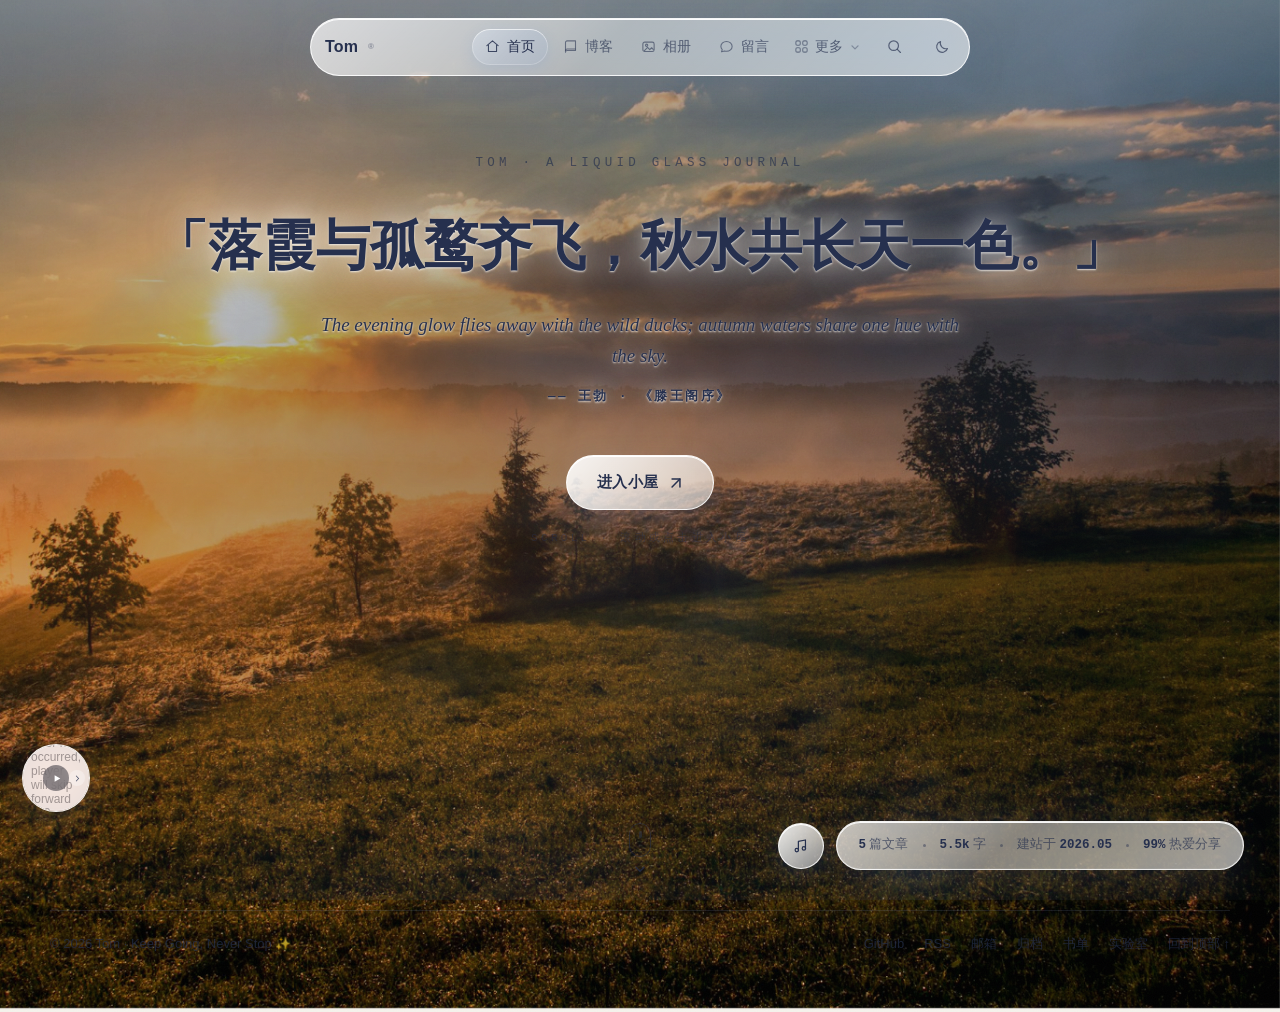
==== commit 01a32d9c: "checkpoint: 保存进行中改动（APlayer 音乐播放器、全局 toast、缓存版本参数）" ====
--- a/index.html
+++ b/index.html
@@ -18,8 +18,8 @@
   </script>
   <link rel="icon" type="image/svg+xml" href="favicon.svg">
   <link rel="alternate" type="application/rss+xml" title="Tom 的液态玻璃博客" href="feed.xml">
-  <link rel="stylesheet" href="assets/vendor/APlayer.min.css?v=20261149">
-  <link rel="stylesheet" href="assets/css/style.css?v=20261149">
+  <link rel="stylesheet" href="assets/vendor/APlayer.min.css?v=20261145">
+  <link rel="stylesheet" href="assets/css/style.css?v=20261145">
 </head>
 <body class="cover-page">
 
@@ -145,12 +145,12 @@
     </defs>
   </svg>
 
-  <script src="assets/js/data.js?v=20261149"></script>
-  <script src="assets/js/shader.js?v=20261149"></script>
-  <script src="assets/js/main.js?v=20261149"></script>
-  <script src="assets/js/extra.js?v=20261149"></script>
-  <script src="assets/js/post.js?v=20261149"></script>
-  <script src="assets/vendor/APlayer.min.js?v=20261149"></script>
-  <script src="assets/js/music.js?v=20261149"></script>
+  <script src="assets/js/data.js?v=20261145"></script>
+  <script src="assets/js/shader.js?v=20261145"></script>
+  <script src="assets/js/main.js?v=20261145"></script>
+  <script src="assets/js/extra.js?v=20261145"></script>
+  <script src="assets/js/post.js?v=20261145"></script>
+  <script src="assets/vendor/APlayer.min.js?v=20261145"></script>
+  <script src="assets/js/music.js?v=20261145"></script>
 </body>
 </html>
--- a/assets/css/style.css
+++ b/assets/css/style.css
@@ -2088,6 +2088,29 @@
 .aplayer .aplayer-volume-bar-wrap .aplayer-volume-bar { background: rgba(120, 130, 170, 0.18) !important; border-radius: 99px !important; }
 .aplayer .aplayer-volume-bar-wrap .aplayer-volume { background: linear-gradient(90deg, var(--accent), var(--accent-2)) !important; }
 
+/* 全局提示浮标 */
+.app-toast {
+  position: fixed;
+  left: 50%;
+  bottom: 30px;
+  transform: translateX(-50%) translateY(12px);
+  z-index: 180;
+  padding: 11px 22px;
+  border-radius: 999px;
+  font-size: 13px;
+  color: var(--text);
+  background: linear-gradient(135deg, var(--glass-a), var(--glass-b));
+  -webkit-backdrop-filter: blur(16px);
+  backdrop-filter: blur(16px);
+  border: 1px solid var(--glass-border);
+  box-shadow: var(--glass-shadow), inset 0 1px 0 var(--glass-hi);
+  opacity: 0;
+  pointer-events: none;
+  transition: opacity 0.3s ease, transform 0.3s var(--ease-out);
+  white-space: nowrap;
+}
+.app-toast.show { opacity: 1; transform: translateX(-50%) translateY(0); }
+
 /* ---------- 20. 动效减弱 ---------- */
 @media (prefers-reduced-motion: reduce) {
   html { scroll-behavior: auto; }
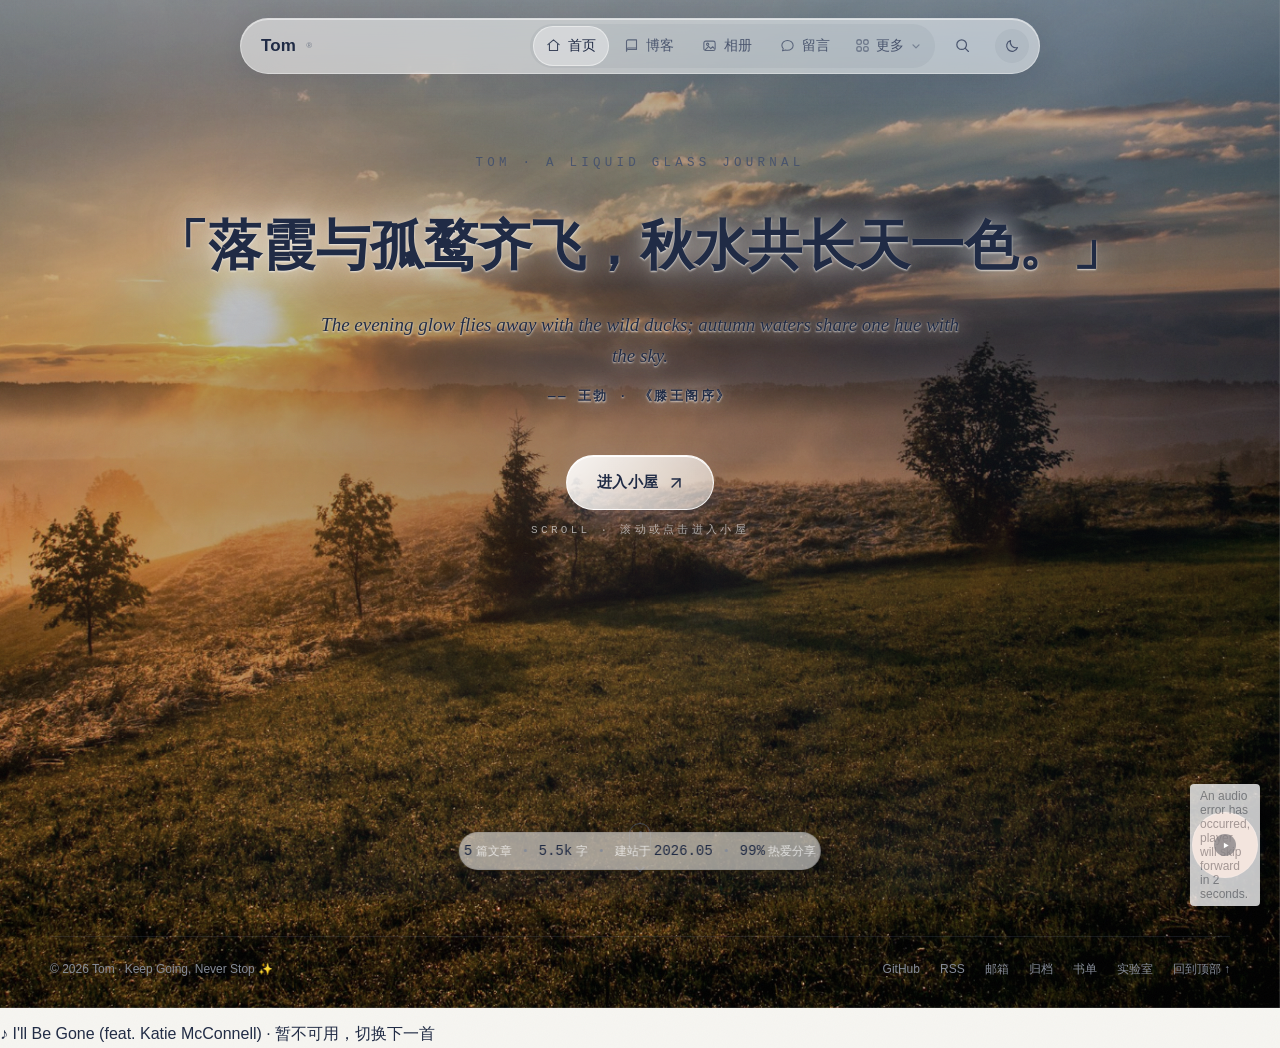
==== commit 8e1e24fc: "chore(repo): 发布前整理——纳入统一玻璃样式 quiet-glass.css 与设计调研文档；忽略旧版备份 _backup/" ====
--- a/index.html
+++ b/index.html
@@ -20,6 +20,7 @@
   <link rel="alternate" type="application/rss+xml" title="Tom 的液态玻璃博客" href="feed.xml">
   <link rel="stylesheet" href="assets/vendor/APlayer.min.css?v=20261145">
   <link rel="stylesheet" href="assets/css/style.css?v=20261145">
+  <link rel="stylesheet" href="assets/css/quiet-glass.css?v=9">
 </head>
 <body class="cover-page">
 
@@ -151,6 +152,6 @@
   <script src="assets/js/extra.js?v=20261145"></script>
   <script src="assets/js/post.js?v=20261145"></script>
   <script src="assets/vendor/APlayer.min.js?v=20261145"></script>
-  <script src="assets/js/music.js?v=20261145"></script>
+  <script src="assets/js/music.js?v=9"></script>
 </body>
 </html>
--- a/assets/css/style.css
+++ b/assets/css/style.css
@@ -14,8 +14,8 @@
   --glass-a: rgba(255, 255, 255, 0.09);
   --glass-b: rgba(255, 255, 255, 0.03);
   --glass-c: rgba(255, 255, 255, 0.06);
-  --glass-border: rgba(255, 255, 255, 0.14);
-  --glass-hi: rgba(255, 255, 255, 0.34);
+  --glass-border: rgba(255, 255, 255, 0.17);
+  --glass-hi: rgba(255, 255, 255, 0.38);
   --glass-shadow: 0 8px 32px rgba(2, 4, 16, 0.38);
 
   --accent: #8fc9ee;
@@ -593,6 +593,7 @@
 }
 .btn svg { width: 15px; height: 15px; transition: transform 0.35s var(--ease-out); }
 .btn:hover svg { transform: translateX(3px); }
+.btn:active { transform: scale(0.97); }
 .btn-primary {
   color: #26304e;
   background: linear-gradient(135deg, rgba(255, 255, 255, 0.94), rgba(255, 255, 255, 0.62));
@@ -1168,8 +1169,16 @@
   color: var(--text-dim);
 }
 .footer-links { display: flex; gap: 20px; }
-.footer-links a { color: var(--text-dim); transition: color 0.3s; }
-.footer-links a:hover { color: var(--accent); }
+.footer-links a {
+  color: var(--text-dim);
+  text-decoration: none;
+  background-image: linear-gradient(currentColor, currentColor);
+  background-size: 0% 1px;
+  background-position: 0 100%;
+  background-repeat: no-repeat;
+  transition: color 0.3s, background-size 0.3s var(--ease-out);
+}
+.footer-links a:hover { color: var(--accent); background-size: 100% 1px; }
 
 #to-top {
   position: fixed;
@@ -1207,7 +1216,13 @@
 
 .post-main { position: relative; z-index: 2; padding: 150px 0 60px; }
 
-.post-hero { max-width: 780px; margin: 0 auto 40px; padding-inline: 24px; }
+/* 与正文玻璃卡同一栅格：标题/标签/元信息的左缘与正文文本严格对齐 */
+.post-hero {
+  width: min(1180px, calc(100% - 48px));
+  margin: 0 auto 40px;
+  padding-inline: clamp(28px, 5vw, 64px);
+}
+.post-hero > * { max-width: 780px; }
 .back-link {
   margin-bottom: 22px;
   font-size: 12.5px;
@@ -1260,7 +1275,19 @@
   background: linear-gradient(180deg, rgba(255, 255, 255, 0.42), rgba(255, 255, 255, 0.24) 30%, rgba(255, 255, 255, 0.46));
 }
 
-.prose { font-size: 16px; line-height: 1.95; color: var(--text); max-width: 720px; }
+.prose { font-size: 16px; line-height: 1.95; color: var(--text); max-width: 720px; line-break: strict; }
+.prose p { text-wrap: pretty; }
+/* 正文链接：常驻半透明下划线 → hover 提亮为 accent（text-decoration-color 可平滑过渡） */
+.prose a {
+  color: inherit;
+  font-weight: 550;
+  text-decoration: underline;
+  text-decoration-thickness: 1.5px;
+  text-underline-offset: 4px;
+  text-decoration-color: color-mix(in srgb, var(--accent) 45%, transparent);
+  transition: color 0.2s ease, text-decoration-color 0.2s ease;
+}
+.prose a:hover { color: var(--accent); text-decoration-color: var(--accent); }
 .prose > p:first-of-type::first-letter {
   float: left;
   font-size: 3.4em;
@@ -1274,7 +1301,7 @@
 }
 .prose h2 {
   margin: 2.2em 0 0.9em;
-  font-size: 23px;
+  font-size: 24px;
   font-weight: 800;
   letter-spacing: 0.01em;
   display: flex;
@@ -1290,7 +1317,7 @@
   background: linear-gradient(180deg, var(--accent), var(--accent-2));
   box-shadow: 0 0 12px color-mix(in srgb, var(--accent) 55%, transparent);
 }
-.prose h3 { margin: 1.8em 0 0.7em; font-size: 18.5px; font-weight: 700; scroll-margin-top: 110px; }
+.prose h3 { margin: 1.8em 0 0.7em; font-size: 20px; font-weight: 700; scroll-margin-top: 110px; }
 .prose p { margin: 0.9em 0; color: var(--text-dim); }
 .prose p strong { color: var(--text); font-weight: 650; }
 .prose ul { margin: 1em 0; padding-left: 4px; list-style: none; }
--- a/assets/css/quiet-glass.css
+++ b/assets/css/quiet-glass.css
@@ -0,0 +1,966 @@
+/* ============================================================
+   Quiet Glass · 静谧玻璃
+   Editorial Minimalism × Liquid Glass × Natural Photography
+   覆盖层：在 style.css 之后加载，以同优先级 / 更高优先级覆盖旧规则。
+   玻璃只用于导航、播放器、搜索、悬浮控件；内容层保持轻盈纸面。
+   ============================================================ */
+
+/* ---------- 0. 字体 ---------- */
+@font-face {
+  font-family: 'QuietSerif';
+  src: local('Georgia'), local('Times New Roman'), local('Noto Serif SC'), local('Songti SC'), local('SimSun');
+  font-display: swap;
+}
+:root {
+  --font-serif: 'Georgia', 'Noto Serif SC', 'Songti SC', 'SimSun', serif;
+  --font-en-serif: 'Georgia', 'Times New Roman', serif;
+
+  /* 色板（Quiet Glass 规范） */
+  --paper: #F6F5F1;
+  --ink: #202B45;
+  --ink-dim: #4A556E;
+  --ink-mute: #858B98;
+  --ink-faint: #A9AEBA;
+  --accent-quiet: #8CA9C8;
+  --accent-deep: #5E7FA6;
+  --accent-soft: #A9C2DA;
+  --radius-card: 18px;
+  --radius-lg: 22px;
+
+  /* 玻璃变量（克制版） */
+  --glass-a: rgba(255, 255, 255, .55);
+  --glass-b: rgba(255, 255, 255, .38);
+  --glass-c: rgba(255, 255, 255, .30);
+  --glass-border: rgba(32, 43, 69, .10);
+  --glass-hi: rgba(255, 255, 255, .55);
+  --glass-shadow: 0 12px 32px rgba(32, 43, 69, .08), 0 2px 8px rgba(32, 43, 69, .04);
+  --shadow-card: 0 2px 10px rgba(32, 43, 69, .04);
+  --shadow-soft: 0 4px 20px rgba(32, 43, 69, .06);
+
+  /* 兼容旧变量映射 */
+  --bg: var(--paper);
+  --text: var(--ink);
+  --text-dim: var(--ink-dim);
+  --text-faint: var(--ink-mute);
+  --accent: var(--accent-quiet);
+  --accent-2: #9DB7CF;
+  --accent-3: #B9CBD9;
+  --accent-l: var(--accent-deep);
+  --accent-rgb: 140, 169, 200;
+
+  --fs-display: clamp(38px, 4.2vw, 56px);
+  --fs-h1: clamp(28px, 3vw, 40px);
+  --fs-h2: clamp(22px, 2.2vw, 28px);
+}
+
+[data-theme="dark"] {
+  --paper: #161B26;
+  --ink: #E8EAF0;
+  --ink-dim: #B6BCCB;
+  --ink-mute: #7F8697;
+  --ink-faint: #5A6172;
+  --accent-quiet: #93B1CC;
+  --accent-deep: #B0C9E2;
+  --glass-a: rgba(28, 34, 48, .58);
+  --glass-b: rgba(28, 34, 48, .42);
+  --glass-c: rgba(28, 34, 48, .34);
+  --glass-border: rgba(232, 234, 240, .09);
+  --glass-hi: rgba(232, 234, 240, .16);
+  --glass-shadow: 0 12px 32px rgba(0, 0, 0, .32), 0 2px 8px rgba(0, 0, 0, .2);
+  --shadow-card: 0 2px 10px rgba(0, 0, 0, .2);
+  --shadow-soft: 0 4px 20px rgba(0, 0, 0, .24);
+}
+
+/* ---------- 1. 背景：保留自然摄影，去饱和让文字成为主体 ---------- */
+.bg-photo {
+  opacity: .5;
+  filter: saturate(.62) brightness(1.04);
+}
+[data-theme="dark"] .bg-photo {
+  opacity: .26;
+  filter: saturate(.6) brightness(.92);
+}
+#aurora { opacity: .12; }
+.cover-page #aurora { opacity: .26; }
+.grain { opacity: .05; }
+.bg-veil { background: var(--paper); }
+
+/* 封面（首页）保留摄影氛围，但降低浑浊感 */
+.cover-page .bg-photo { opacity: 1; filter: saturate(.82) brightness(1); }
+.cover-page .bg-shade {
+  background:
+    radial-gradient(85% 60% at 50% 42%, rgba(12, 18, 32, .18) 0%, transparent 62%),
+    linear-gradient(180deg, rgba(10, 16, 30, .34) 0%, rgba(10, 16, 30, .06) 30%, rgba(10, 16, 30, .10) 62%, rgba(8, 12, 24, .62) 100%);
+}
+
+/* ---------- 2. 导航：缩窄、降边框亮度、更清透 ---------- */
+.topbar {
+  top: 18px;
+  width: min(800px, calc(100% - 40px));
+  padding: 5px 10px 5px 16px;
+  gap: 8px;
+  border-radius: 999px;
+  background: rgba(255, 255, 255, .55);
+  -webkit-backdrop-filter: blur(18px) saturate(1.5);
+  backdrop-filter: blur(18px) saturate(1.5);
+  border: 1px solid rgba(255, 255, 255, .35);
+  box-shadow: 0 8px 28px rgba(20, 30, 55, .10), inset 0 1px 0 rgba(255, 255, 255, .5);
+}
+[data-theme="dark"] .topbar {
+  background: rgba(24, 30, 44, .55);
+  border: 1px solid rgba(232, 234, 240, .10);
+  box-shadow: 0 8px 28px rgba(0, 0, 0, .3), inset 0 1px 0 rgba(232, 234, 240, .08);
+}
+.topbar::before, .topbar::after { display: none; }  /* 去掉极光折射描边，避免浑浊 */
+.brand { font-size: 17px; padding: 7px 10px 7px 4px; }
+.top-links { padding: 3px; gap: 2px; background: rgba(32, 43, 69, .05); }
+[data-theme="dark"] .top-links { background: rgba(232, 234, 240, .05); }
+.top-links a { padding: 7px 13px; font-size: 13.5px; font-weight: 500; color: var(--ink-dim); }
+.top-links a.active { color: var(--ink); }
+.top-links a:hover { color: var(--ink); }
+/* 指示器：柔和半透明，与导航壳融合，不做生硬白色矩形 */
+.top-indicator {
+  background: rgba(255, 255, 255, .38);
+  border-radius: 999px;
+  box-shadow: none;
+  border: 1px solid rgba(255, 255, 255, .45);
+}
+[data-theme="dark"] .top-indicator { background: rgba(232, 234, 240, .12); box-shadow: none; border-color: rgba(232, 234, 240, .12); }
+.top-links { border-radius: 999px; }
+.theme-dot { width: 34px; height: 34px; border-color: transparent; background: rgba(32, 43, 69, .05); }
+[data-theme="dark"] .theme-dot { background: rgba(232, 234, 240, .06); }
+
+/* 更多下拉 */
+.more-btn { font-size: 13.5px; color: var(--ink-dim); }
+.nav-more-menu {
+  border-radius: 16px;
+  background: rgba(255, 255, 255, .8);
+  border: 1px solid rgba(32, 43, 69, .08);
+  box-shadow: 0 16px 40px rgba(32, 43, 69, .12);
+}
+[data-theme="dark"] .nav-more-menu { background: rgba(28, 34, 48, .85); border-color: rgba(232, 234, 240, .08); }
+
+/* ---------- 3. 首页封面：诗句更轻、英文衬线、层次拉开 ---------- */
+.splash-content { text-align: center; }
+.splash-line { gap: 12px; }
+.splash-brandmark { font-size: 11px; letter-spacing: .42em; }
+.splash-poem {
+  font-size: clamp(26px, 3.4vw, 42px);
+  font-weight: 500;
+  line-height: 1.5;
+  text-shadow: 0 1px 14px rgba(0, 0, 0, .35);
+  margin-bottom: 4px;
+}
+.splash-en {
+  font-family: var(--font-en-serif);
+  font-style: italic;
+  font-weight: 400;
+  font-size: clamp(12px, 1.2vw, 15px);
+  letter-spacing: .02em;
+  color: rgba(255, 255, 255, .82);
+  text-shadow: 0 1px 10px rgba(0, 0, 0, .4);
+  margin-top: 14px;
+  margin-bottom: 30px;
+}
+.splash-ctas .btn-ghost {
+  background: rgba(255, 255, 255, .14);
+  border: 1px solid rgba(255, 255, 255, .32);
+  box-shadow: none;
+}
+.splash-ctas .btn-ghost:hover { background: rgba(255, 255, 255, .24); box-shadow: none; }
+/* 封面独立音符按钮与右下角 APlayer 重复 —— 统一为右下角悬浮控件 */
+.splash-music { display: none; }
+
+/* 首页：去掉左下角大音乐卡（统一右下角），统计改轻量底栏 */
+.splash-corner {
+  left: 50%;
+  right: auto;
+  bottom: 30px;
+  transform: translateX(-50%);
+  justify-content: center;
+  pointer-events: none;
+}
+.splash-year { display: none; }
+.splash-stats {
+  background: transparent;
+  border: none;
+  box-shadow: none;
+  -webkit-backdrop-filter: none;
+  backdrop-filter: none;
+  padding: 6px 4px;
+  font-size: 12px;
+  gap: 12px;
+  color: rgba(255, 255, 255, .72);
+}
+.splash-stats b { font-size: 14px; font-weight: 500; }
+.splash-stats::before, .splash-stats::after { display: none; }
+.splash-hint { color: rgba(255, 255, 255, .6); font-size: 11px; margin-top: 10px; }
+.splash-scroll span { background: rgba(255, 255, 255, .4); }
+.splash-scroll i { background: rgba(255, 255, 255, .9); }
+
+/* ---------- 4. 音乐播放器：统一右下角悬浮控件 ---------- */
+.aplayer.aplayer-fixed { left: auto !important; right: 22px !important; bottom: 22px !important; }
+.aplayer.aplayer-fixed .aplayer-body {
+  left: auto !important;
+  right: 22px !important;
+  bottom: 22px !important;
+  border-radius: 999px;
+  background: rgba(255, 255, 255, .72);
+  -webkit-backdrop-filter: blur(18px) saturate(1.5);
+  backdrop-filter: blur(18px) saturate(1.5);
+  border: 1px solid rgba(255, 255, 255, .4);
+  box-shadow: 0 10px 32px rgba(32, 43, 69, .14), inset 0 1px 0 rgba(255, 255, 255, .5);
+}
+[data-theme="dark"] .aplayer.aplayer-fixed .aplayer-body {
+  background: rgba(28, 34, 48, .72);
+  border-color: rgba(232, 234, 240, .1);
+}
+/* 收起态：唱片即主体 —— 外壳透明、与圆形唱片同心同尺寸，消除分离感。
+   内联 !important 覆盖 APlayer 写入的内联普通宽度；left:auto 防止 left+right 拉伸。 */
+.aplayer.aplayer-fixed.aplayer-narrow .aplayer-body {
+  width: 66px !important;
+  height: 66px !important;
+  max-width: 66px !important;
+  min-width: 66px !important;
+  left: auto !important;
+  right: 22px !important;
+  border-radius: 50% !important;
+  background: transparent !important;
+  border: none !important;
+  box-shadow: 0 8px 24px rgba(32, 43, 69, .18) !important;
+  -webkit-backdrop-filter: none !important;
+  backdrop-filter: none !important;
+  overflow: visible !important;
+}
+.aplayer.aplayer-fixed.aplayer-narrow .aplayer-pic {
+  width: 66px !important;
+  height: 66px !important;
+  border-radius: 50% !important;
+  box-shadow: inset 0 1px 0 rgba(255, 255, 255, .3), 0 4px 14px rgba(32, 43, 69, .2) !important;
+}
+/* 收起态：info 缩放隐藏仍占位，必须脱离布局，body 才收成纯圆盘 */
+.aplayer.aplayer-fixed.aplayer-narrow .aplayer-info {
+  display: none !important;
+  position: absolute !important;
+  margin: 0 !important;
+  width: 0 !important;
+  padding: 0 !important;
+  border: none !important;
+}
+/* 收起态隐藏 miniswitcher 箭头条，避免圆盘边缘突出小矩形 */
+.aplayer.aplayer-fixed.aplayer-narrow .aplayer-miniswitcher {
+  background: transparent !important;
+  border-radius: 50% !important;
+  width: 18px !important;
+  height: 18px !important;
+  top: auto !important;
+  bottom: 50% !important;
+  right: 2px !important;
+  transform: translateY(50%) !important;
+  opacity: 0;
+  transition: opacity .3s;
+}
+.aplayer.aplayer-fixed.aplayer-narrow:hover .aplayer-miniswitcher { opacity: 1; }
+.aplayer .aplayer-pic { width: 66px !important; height: 66px !important; }
+/* 收起态：封面贴满圆盘，中心播放键更小巧，避免双环 */
+.aplayer.aplayer-narrow .mp-toggle { width: 22px !important; height: 22px !important; background: rgba(16, 22, 38, .34) !important; }
+.aplayer.aplayer-narrow .mp-toggle svg { width: 11px !important; height: 11px !important; }
+.aplayer .aplayer-pic::before { box-shadow: inset 0 0 0 1px rgba(255, 255, 255, .2); }
+.aplayer .aplayer-info .aplayer-music .aplayer-title { font-weight: 600 !important; font-size: 13px !important; }
+.aplayer .aplayer-list { border-radius: 16px !important; margin-bottom: 74px !important; }
+#to-top { right: 22px; bottom: 96px; width: 36px; height: 36px; border-radius: 50%; background: rgba(255,255,255,.6); border: 1px solid rgba(32,43,69,.08); }
+[data-theme="dark"] #to-top { background: rgba(28,34,48,.6); border-color: rgba(232,234,240,.1); }
+
+/* ---------- 5. 通用卡片与按钮：减重 ---------- */
+.glass {
+  background: var(--glass-a);
+  -webkit-backdrop-filter: blur(18px) saturate(1.4);
+  backdrop-filter: blur(18px) saturate(1.4);
+  border: 1px solid var(--glass-border);
+  box-shadow: var(--glass-shadow);
+}
+.glass::before { opacity: .4; }
+.glass::after { opacity: .35; }
+.float-card { animation: none; }  /* 去掉浮动呼吸，编辑式更安静 */
+
+.btn { border-radius: 999px; font-weight: 500; letter-spacing: 0; }
+.btn-primary {
+  background: var(--ink);
+  color: var(--paper);
+  border: 1px solid transparent;
+  box-shadow: none;
+}
+.btn-primary:hover { background: var(--accent-deep); color: #fff; box-shadow: none; transform: translateY(-1px); }
+[data-theme="dark"] .btn-primary { background: var(--accent-quiet); color: #161B26; }
+[data-theme="dark"] .btn-primary:hover { background: var(--accent-deep); }
+.btn-primary::before { display: none; }
+.btn-ghost {
+  background: rgba(255, 255, 255, .5);
+  border: 1px solid var(--glass-border);
+  box-shadow: none;
+  color: var(--ink-dim);
+}
+[data-theme="dark"] .btn-ghost { background: rgba(232, 234, 240, .06); }
+.btn-ghost:hover { box-shadow: none; background: rgba(255, 255, 255, .8); color: var(--ink); }
+
+/* ---------- 6. 博客首页 Hero：去渐变、深蓝灰衬线、整合区域 ---------- */
+.hero { padding: 40px 0 34px; }
+.hero::before { display: none; }
+.hero-layout {
+  display: grid;
+  grid-template-columns: minmax(0, 1.4fr) minmax(0, 1fr);
+  gap: clamp(40px, 6vw, 90px);
+  align-items: center;
+}
+.hero-hello {
+  font-family: var(--font-sans);
+  font-size: 12px;
+  letter-spacing: .2em;
+  text-transform: uppercase;
+  color: var(--ink-mute);
+  display: inline-flex;
+  gap: 10px;
+  align-items: center;
+}
+.hero-hello::before { content: ""; width: 28px; height: 1px; background: var(--accent-quiet); display: inline-block; }
+.hero-title {
+  font-family: var(--font-serif);
+  font-size: var(--fs-display);
+  font-weight: 500;
+  line-height: 1.35;
+  letter-spacing: .01em;
+  color: var(--ink);
+  background: none;
+  -webkit-background-clip: initial;
+  background-clip: initial;
+  -webkit-text-fill-color: var(--ink);
+  margin: 18px 0 20px;
+  max-width: 14em;
+}
+.hero-tagline { font-size: 15px; line-height: 1.9; color: var(--ink-dim); max-width: 30em; }
+.hero-actions { margin-top: 28px; gap: 12px; }
+.hero-figure { border: none; box-shadow: none; padding: 0; background: transparent; -webkit-backdrop-filter: none; backdrop-filter: none; }
+.hero-figure::before, .hero-figure::after { display: none; }
+.hero-frame { border-radius: var(--radius-lg); box-shadow: var(--shadow-soft); }
+.hero-frame img { filter: saturate(.85); }
+.hero-cap { margin-top: 12px; font-size: 11.5px; color: var(--ink-mute); letter-spacing: .04em; }
+.hero-cap b { font-weight: 500; color: var(--ink-dim); }
+.hero-stats {
+  display: flex;
+  gap: 28px;
+  margin-top: 26px;
+  padding: 0;
+  border: none;
+  background: transparent;
+  box-shadow: none;
+  -webkit-backdrop-filter: none;
+  backdrop-filter: none;
+  justify-content: flex-start;
+}
+.hero-stats::before, .hero-stats::after { display: none; }
+.stat-cell { display: flex; flex-direction: column; gap: 2px; }
+.stat-num {
+  font-size: 22px;
+  font-weight: 600;
+  color: var(--ink);
+  background: none;
+  -webkit-text-fill-color: var(--ink);
+  -webkit-background-clip: initial;
+  background-clip: initial;
+  font-family: var(--font-serif);
+}
+.stat-label { font-size: 11px; letter-spacing: .08em; color: var(--ink-mute); }
+.stat-divider { display: none; }
+
+/* ---------- 7. 区块标题 ---------- */
+.sec-head { margin-bottom: 30px; }
+.sec-no { font-size: 11px; letter-spacing: .22em; color: var(--ink-mute); }
+.sec-no::before { display: none; }
+.sec-title { font-family: var(--font-serif); font-size: var(--fs-h2); font-weight: 500; color: var(--ink); }
+.sec-sub { font-size: 14px; color: var(--ink-dim); line-height: 1.8; }
+.page-title { font-family: var(--font-serif); font-weight: 500; color: var(--ink); }
+.page-sub { color: var(--ink-dim); }
+.page-sub b { color: var(--ink); font-weight: 600; }
+
+/* ---------- 8. 文章列表：杂志式、轻卡片 ---------- */
+.layout-grid { grid-template-columns: minmax(0, 1fr) 240px; gap: 40px; align-items: start; }
+.filter-row { gap: 14px; margin-bottom: 26px; align-items: center; }
+.filter-pill {
+  padding: 4px 2px;
+  border-radius: 0;
+  border: none;
+  border-bottom: 2px solid transparent;
+  background: transparent;
+  font-size: 13px;
+  font-weight: 500;
+  color: var(--ink-mute);
+  box-shadow: none;
+}
+.filter-pill:hover { color: var(--ink); box-shadow: none; background: transparent; }
+.filter-pill.active { color: var(--ink); border-bottom-color: var(--accent-quiet); }
+.filter-pill::before { display: none; }
+.search-input {
+  width: 190px;
+  padding: 9px 14px;
+  border-radius: 10px;
+  background: rgba(255, 255, 255, .6);
+  border: 1px solid var(--glass-border);
+  font-size: 13px;
+}
+[data-theme="dark"] .search-input { background: rgba(232, 234, 240, .06); }
+.search-input:focus { box-shadow: none; border-color: var(--accent-quiet); }
+
+/* 主卡片：封面与内容左右、轻边框 */
+.post-card-big {
+  grid-template-columns: minmax(0, .85fr) minmax(0, 1.15fr);
+  border-radius: var(--radius-card);
+  padding: 0;
+  overflow: hidden;
+  background: rgba(255, 255, 255, .55);
+  border: 1px solid var(--glass-border);
+  box-shadow: var(--shadow-card);
+  -webkit-backdrop-filter: blur(10px);
+  backdrop-filter: blur(10px);
+}
+[data-theme="dark"] .post-card-big { background: rgba(28, 34, 48, .5); }
+.post-card-big:hover { box-shadow: var(--shadow-soft); border-color: rgba(140, 169, 200, .4); transform: translateY(-2px); }
+.post-card-big .card-art { min-height: 240px; border-right: 1px solid var(--glass-border); min-width: 0; }
+/* 关键修复：网格子项必须 min-width:0，否则内容把列撑破、标题逐字竖排 */
+.pcb-body { padding: 26px 28px; gap: 10px; min-width: 0; }
+.pcb-title { font-family: var(--font-serif); font-size: 24px; font-weight: 500; line-height: 1.5; overflow-wrap: break-word; }
+.pcb-excerpt { font-size: 13.5px; line-height: 1.85; color: var(--ink-dim); overflow-wrap: break-word; }
+.card-more { font-size: 12.5px; font-weight: 500; color: var(--accent-deep); }
+.card-more::before { display: none; }
+.card-ghost { opacity: .12; font-size: 120px; font-family: var(--font-serif); }
+/* 布局容器与子项都允许收缩，杜绝竖排挤压 */
+.layout-grid, .feed-col, .side-col, .main-col { min-width: 0; }
+.feed-list, .feed-list > * { min-width: 0; }
+.post-card-big, .post-row-card { min-width: 0; width: 100%; }
+.prc-main { min-width: 0; }
+.prc-main h4 { overflow-wrap: break-word; }
+
+/* 列表行：轻量、少边框 */
+.post-row-card {
+  grid-template-columns: 168px minmax(0, 1fr) 32px;
+  padding: 14px;
+  gap: 20px;
+  border-radius: var(--radius-card);
+  background: rgba(255, 255, 255, .45);
+  border: 1px solid transparent;
+  box-shadow: none;
+  -webkit-backdrop-filter: none;
+  backdrop-filter: none;
+}
+[data-theme="dark"] .post-row-card { background: rgba(28, 34, 48, .4); }
+.post-row-card:hover {
+  background: rgba(255, 255, 255, .8);
+  border-color: var(--glass-border);
+  box-shadow: var(--shadow-card);
+  transform: none;
+}
+[data-theme="dark"] .post-row-card:hover { background: rgba(28, 34, 48, .7); }
+.prc-thumb { height: 104px; border-radius: 12px; }
+.prc-main h4 { font-size: 16px; font-weight: 600; line-height: 1.55; font-family: var(--font-sans); }
+.prc-meta { font-size: 12px; color: var(--ink-mute); margin-top: 8px; }
+.row-arrow { width: 30px; height: 30px; color: var(--ink-mute); border-color: transparent; }
+.row-arrow:hover { color: var(--accent-deep); }
+
+.tag-pill {
+  border: none;
+  background: transparent;
+  padding: 0;
+  font-size: 12px;
+  color: var(--c);
+  font-weight: 500;
+}
+.tag-pill::before { width: 4px; height: 4px; box-shadow: none; }
+.meta-dot { background: var(--ink-faint); }
+.year-chip {
+  background: transparent;
+  border: none;
+  box-shadow: none;
+  -webkit-backdrop-filter: none;
+  backdrop-filter: none;
+  padding: 0;
+  font-family: var(--font-serif);
+  font-size: 22px;
+  color: var(--ink-mute);
+  margin-top: 12px;
+}
+.year-chip::before { display: none; }
+
+/* ---------- 9. 侧栏：简洁信息栏 ---------- */
+.side-col { gap: 24px; }
+.side-card {
+  padding: 20px;
+  border-radius: var(--radius-card);
+  background: rgba(255, 255, 255, .5);
+  border: 1px solid var(--glass-border);
+  box-shadow: none;
+  -webkit-backdrop-filter: blur(8px);
+  backdrop-filter: blur(8px);
+}
+[data-theme="dark"] .side-card { background: rgba(28, 34, 48, .45); }
+.side-card:hover { transform: none; box-shadow: var(--shadow-card); }
+.side-card::before { display: none; }
+.side-h { font-size: 11px; letter-spacing: .16em; color: var(--ink-mute); font-weight: 500; margin-bottom: 16px; }
+.pf-row { gap: 12px; margin-bottom: 14px; }
+.pf-ava { width: 48px; height: 48px; border-radius: 14px; box-shadow: none; border: none; }
+.pf-ava .ring { display: none; }
+.pf-ava img { border-radius: 14px; }
+.pf-name { font-size: 15px; font-weight: 600; }
+.pf-bio { font-size: 12px; line-height: 1.7; color: var(--ink-mute); }
+.pf-stats {
+  background: transparent;
+  border: none;
+  border-top: 1px solid var(--glass-border);
+  padding: 14px 0 0;
+  margin-top: 4px;
+  border-radius: 0;
+}
+.pf-stats b {
+  font-size: 20px;
+  font-weight: 600;
+  color: var(--ink);
+  background: none;
+  -webkit-text-fill-color: var(--ink);
+  font-family: var(--font-serif);
+}
+.pf-stats span { font-size: 10.5px; color: var(--ink-mute); }
+.pf-social { margin-top: 16px; gap: 8px; }
+.pf-social a { width: 32px; height: 32px; border-radius: 10px; border-color: var(--glass-border); color: var(--ink-mute); background: transparent; }
+.pf-social a:hover { color: var(--ink); background: rgba(140, 169, 200, .12); border-color: transparent; }
+.pf-social a:hover::after { display: none; }
+.pf-foot { font-size: 10.5px; color: var(--ink-faint); margin-top: 14px; }
+.toc-side ul { gap: 8px; }
+.toc-side li a { font-size: 12.5px; color: var(--ink-mute); }
+.toc-side li a::before { width: 12px; background: var(--accent-quiet); }
+.status-clock b { font-size: 22px; font-weight: 600; font-family: var(--font-serif); background: none; -webkit-text-fill-color: var(--ink); }
+.status-dot { box-shadow: none; }
+.status-text { font-size: 12px; }
+.status-now { font-size: 11.5px; }
+
+/* ---------- 10. 文章详情：轻量阅读 ---------- */
+.post-sheet {
+  padding: clamp(28px, 5vw, 56px) clamp(24px, 5vw, 60px);
+  border-radius: var(--radius-lg);
+  background: rgba(255, 255, 255, .72);
+  border: 1px solid var(--glass-border);
+  box-shadow: var(--shadow-card);
+  -webkit-backdrop-filter: blur(12px);
+  backdrop-filter: blur(12px);
+}
+[data-theme="dark"] .post-sheet { background: rgba(28, 34, 48, .72); }
+.post-title { font-family: var(--font-serif); font-weight: 500; font-size: clamp(26px, 3.4vw, 40px); line-height: 1.4; }
+.post-meta { font-size: 12.5px; color: var(--ink-mute); }
+.prose { font-size: 16px; line-height: 1.8; color: var(--ink); }
+.prose h2 { font-family: var(--font-serif); font-weight: 500; border-bottom: 1px solid var(--glass-border); padding-left: 0; padding-bottom: 12px; }
+.prose h2::before { display: none; }
+.prose h3 { font-weight: 600; }
+.prose blockquote {
+  background: rgba(140, 169, 200, .08);
+  border-left: 2px solid var(--accent-quiet);
+  border-radius: 0 12px 12px 0;
+  -webkit-backdrop-filter: none;
+  backdrop-filter: none;
+  box-shadow: none;
+}
+.prose blockquote::before { display: none; }
+.prose li::marker { color: var(--accent-quiet); }
+.prose a { color: var(--accent-deep); }
+.prose :not(pre) > code { background: rgba(140, 169, 200, .12); color: var(--accent-deep); border: none; }
+.code-block, .prose pre { border-radius: 14px; }
+.copy-btn { border-radius: 8px; }
+
+/* ---------- 11. 相册：图片为主角、去厚重卡片 ---------- */
+.photo-grid { columns: 3; column-gap: 16px; }
+.photo-card {
+  padding: 0;
+  margin-bottom: 16px;
+  border-radius: 14px;
+  background: transparent;
+  border: none;
+  box-shadow: none;
+  -webkit-backdrop-filter: none;
+  backdrop-filter: none;
+  overflow: hidden;
+}
+.photo-card::before, .photo-card::after { display: none; }
+.photo-card:hover { transform: none; }
+.ph-wrap { border-radius: 14px; box-shadow: var(--shadow-card); }
+.photo-card:hover .ph-wrap img { transform: scale(1.04); filter: saturate(1.05); }
+.photo-card figcaption { padding: 10px 4px 0; }
+.photo-card figcaption b { font-size: 13px; font-weight: 500; color: var(--ink-dim); }
+.photo-card figcaption span { font-size: 11px; color: var(--ink-faint); }
+.upload-btn {
+  border-radius: 999px;
+  padding: 10px 20px;
+  font-size: 13px;
+  font-weight: 500;
+  background: rgba(255, 255, 255, .6);
+  border: 1px solid var(--glass-border);
+  box-shadow: none;
+}
+.upload-btn:hover { box-shadow: var(--shadow-card); border-color: var(--accent-quiet); }
+
+/* ---------- 12. 留言：内容优先、玻璃只给输入控件 ---------- */
+.msg-panel {
+  padding: 0;
+  background: transparent;
+  border: none;
+  box-shadow: none;
+  -webkit-backdrop-filter: none;
+  backdrop-filter: none;
+}
+.msg-form {
+  gap: 10px;
+  padding: 18px;
+  border-radius: var(--radius-card);
+  background: rgba(255, 255, 255, .6);
+  border: 1px solid var(--glass-border);
+  box-shadow: var(--shadow-card);
+  -webkit-backdrop-filter: blur(14px);
+  backdrop-filter: blur(14px);
+}
+[data-theme="dark"] .msg-form { background: rgba(28, 34, 48, .55); }
+.glass-input {
+  border-radius: 12px;
+  background: rgba(255, 255, 255, .7);
+  border: 1px solid var(--glass-border);
+  font-size: 14px;
+}
+[data-theme="dark"] .glass-input { background: rgba(232, 234, 240, .06); }
+.glass-input:focus { box-shadow: none; border-color: var(--accent-quiet); }
+.msg-list { margin-top: 24px; gap: 4px; }
+.msg-item {
+  padding: 18px 4px;
+  border-radius: 0;
+  background: transparent;
+  border: none;
+  border-bottom: 1px solid var(--glass-border);
+  box-shadow: none;
+  -webkit-backdrop-filter: none;
+  backdrop-filter: none;
+}
+.msg-item:hover { translate: none; box-shadow: none; background: transparent; }
+.msg-ava { width: 40px; height: 40px; border-radius: 12px; font-size: 15px; font-weight: 600; }
+.msg-head b { font-size: 14px; font-weight: 600; }
+.msg-body p { font-size: 14px; line-height: 1.8; color: var(--ink-dim); }
+.msg-like { border: none; background: transparent; padding: 6px 10px; }
+.msg-like:hover, .msg-like.liked { color: #C79AAE; }
+
+/* ---------- 13. 归档 / 标签 / 笔记 / 书单 / 关于 / 实验室 轻量化 ---------- */
+.arc-row { border-bottom: 1px solid var(--glass-border); padding: 18px 0; }
+.arc-row:hover { background: rgba(140, 169, 200, .06); }
+.arc-main b { font-weight: 500; font-size: 15px; }
+.arc-year h2 { font-family: var(--font-serif); font-weight: 500; }
+.tag-chip {
+  border: none;
+  border-bottom: 2px solid transparent;
+  border-radius: 0;
+  padding: 4px 2px;
+  background: transparent;
+  color: var(--ink-mute);
+}
+.tag-chip.active, .tag-chip:hover { color: var(--ink); border-bottom-color: var(--accent-quiet); background: transparent; }
+.tag-post {
+  border-radius: var(--radius-card);
+  background: rgba(255, 255, 255, .5);
+  border: 1px solid var(--glass-border);
+  box-shadow: none;
+  padding: 18px 22px;
+}
+[data-theme="dark"] .tag-post { background: rgba(28, 34, 48, .45); }
+.note-item {
+  border-radius: var(--radius-card);
+  background: rgba(255, 255, 255, .5);
+  border: 1px solid var(--glass-border);
+  box-shadow: none;
+  padding: 20px 24px;
+}
+[data-theme="dark"] .note-item { background: rgba(28, 34, 48, .45); }
+.note-text { line-height: 1.8; }
+.book-card {
+  border-radius: var(--radius-card);
+  background: rgba(255, 255, 255, .5);
+  border: 1px solid var(--glass-border);
+  box-shadow: none;
+}
+[data-theme="dark"] .book-card { background: rgba(28, 34, 48, .45); }
+.book-cover { border-radius: 10px; box-shadow: 0 6px 18px rgba(32, 43, 69, .14); }
+.book-cover:hover { box-shadow: 0 10px 26px rgba(32, 43, 69, .2); }
+.book-status { border: none; background: rgba(140, 169, 200, .12); }
+.now-list li { background: rgba(255, 255, 255, .5); border: 1px solid var(--glass-border); border-radius: 14px; }
+[data-theme="dark"] .now-list li { background: rgba(28, 34, 48, .45); }
+.uses-group { background: rgba(255, 255, 255, .5); border: 1px solid var(--glass-border); border-radius: 14px; }
+[data-theme="dark"] .uses-group { background: rgba(28, 34, 48, .45); }
+.project-card { border-radius: var(--radius-card); background: rgba(255, 255, 255, .5); border: 1px solid var(--glass-border); }
+[data-theme="dark"] .project-card { background: rgba(28, 34, 48, .45); }
+.about-h { font-family: var(--font-serif); font-weight: 500; }
+
+/* 实验室保留玻璃舞台，面板轻量化 */
+.lab-panel { border-radius: var(--radius-card); }
+.lab-stage { border-radius: var(--radius-lg); }
+.lab-presets button { border-radius: 999px; font-size: 12px; }
+
+/* ---------- 14. 搜索面板 / 页脚 / 其它 ---------- */
+.palette-box { border-radius: 20px; background: rgba(255, 255, 255, .8); border: 1px solid var(--glass-border); }
+[data-theme="dark"] .palette-box { background: rgba(28, 34, 48, .85); }
+.sub-panel { border-radius: var(--radius-lg); }
+.footer { padding: 36px 0 40px; }
+.footer-inner { font-size: 12px; color: var(--ink-mute); }
+.footer a { color: var(--ink-mute); }
+.footer a:hover { color: var(--ink); }
+.app-toast { border-radius: 999px; background: rgba(255, 255, 255, .85); }
+[data-theme="dark"] .app-toast { background: rgba(28, 34, 48, .9); }
+
+/* 订阅区 */
+.sub-title { font-family: var(--font-serif); font-weight: 500; }
+.sub-form input { border-radius: 999px; }
+
+/* ---------- 15. 揭示动效收敛 ---------- */
+.reveal { translate: 0 16px; scale: 1; filter: none; transition-duration: .6s; }
+main { animation-duration: .5s; }
+@keyframes vt-page-in { from { opacity: 0; transform: translateY(12px); filter: none; } to { opacity: 1; transform: none; filter: none; } }
+
+/* ---------- 16. 响应式 ---------- */
+@media (max-width: 1080px) {
+  .layout-grid { grid-template-columns: 1fr; gap: 30px; }
+  .side-col { grid-template-columns: 1fr 1fr; gap: 18px; }
+  .side-col .side-card:first-child { grid-column: span 2; }
+  .hero-layout { grid-template-columns: 1fr; gap: 32px; }
+  .hero-figure { max-width: 560px; }
+}
+@media (max-width: 860px) {
+  .side-col { grid-template-columns: 1fr; }
+  .side-col .side-card:first-child { grid-column: auto; }
+}
+@media (max-width: 720px) {
+  .topbar { top: 12px; width: calc(100% - 24px); padding: 5px 8px; }
+  .top-links a { padding: 7px 10px; font-size: 12.5px; }
+  .hero-title { font-size: clamp(28px, 7vw, 36px); }
+  .hero-stats { gap: 20px; }
+  .stat-num { font-size: 20px; }
+  .post-card-big { grid-template-columns: 1fr; }
+  .post-card-big .card-art { min-height: 180px; border-right: 0; border-bottom: 1px solid var(--glass-border); }
+  .pcb-body { padding: 20px; }
+  .pcb-title { font-size: 20px; }
+  .post-row-card { grid-template-columns: 96px minmax(0, 1fr) 28px; padding: 12px; gap: 14px; }
+  .prc-thumb { height: 72px; }
+  .photo-grid { columns: 2; column-gap: 12px; }
+  .photo-card { margin-bottom: 12px; }
+  .aplayer.aplayer-fixed { right: 12px !important; bottom: 12px !important; }
+  .aplayer.aplayer-fixed .aplayer-body { right: 12px !important; bottom: 12px !important; width: calc(100vw - 24px) !important; max-width: 360px; }
+  .aplayer.aplayer-fixed.aplayer-narrow .aplayer-body { width: 56px !important; }
+  #to-top { right: 12px; bottom: 84px; }
+  .msg-form { flex-direction: column; }
+  .msg-name { width: 100%; }
+  .msg-text { min-width: 0; }
+  .search-input { width: 100%; order: -1; }
+  .filter-row { gap: 10px; }
+  .splash-poem { font-size: clamp(22px, 6vw, 30px); }
+  .splash-en { font-size: 12px; }
+  .sub-main { padding-top: 108px; }
+}
+
+/* ============================================================
+   17. 真实类名补充（home hero / 侧栏 / feed-tools / 统计）
+   ============================================================ */
+
+/* home hero：编辑式、深蓝灰、去渐变 */
+.home-page .hero {
+  min-height: 0;
+  padding: 150px 0 60px;
+  display: block;
+}
+.home-page .hero-content { max-width: 780px; }
+.home-page .hero-hello {
+  font-size: 13px;
+  letter-spacing: .06em;
+  color: var(--ink-mute);
+  display: inline-flex;
+  align-items: center;
+  gap: 10px;
+}
+.home-page .hero-hello strong { color: var(--ink-dim); font-weight: 600; }
+.home-page .hero-hello::before {
+  content: "";
+  width: 30px; height: 1px;
+  background: var(--accent-quiet);
+  display: inline-block;
+}
+.home-page .hero-title {
+  font-family: var(--font-serif);
+  font-size: clamp(30px, 4vw, 50px);
+  font-weight: 500;
+  line-height: 1.4;
+  letter-spacing: .01em;
+  color: var(--ink);
+  margin-top: 20px;
+  background: none;
+  -webkit-text-fill-color: var(--ink);
+}
+.home-page .hero-title .hl { color: var(--ink); background: none; -webkit-text-fill-color: var(--ink); }
+.home-page .hero-tagline {
+  display: block;
+  margin-top: 20px;
+  font-size: 15px;
+  line-height: 1.9;
+  letter-spacing: .02em;
+  color: var(--ink-dim);
+  max-width: 32em;
+}
+.home-page .hero-tagline .bar { display: none; }
+.home-page .hero-actions { margin-top: 32px; gap: 12px; }
+
+/* 统计：轻量信息行，去玻璃面板 */
+.home-page .hero-stats {
+  margin-top: 40px;
+  padding: 18px 0 0;
+  border: none;
+  border-top: 1px solid var(--glass-border);
+  border-radius: 0;
+  background: transparent;
+  box-shadow: none;
+  -webkit-backdrop-filter: none;
+  backdrop-filter: none;
+  display: flex;
+  gap: 34px;
+  flex-wrap: wrap;
+}
+.home-page .hero-stats::before, .home-page .hero-stats::after { display: none; }
+.hs-item {
+  display: flex;
+  flex-direction: column;
+  align-items: flex-start;
+  gap: 3px;
+  padding: 0;
+}
+.hs-item + .hs-item { border-left: none; }
+.hs-item svg { display: none; }
+.hs-item b {
+  font-family: var(--font-serif);
+  font-size: 24px;
+  font-weight: 600;
+  color: var(--ink);
+  line-height: 1.2;
+}
+.hs-item span { font-size: 11px; color: var(--ink-mute); letter-spacing: .05em; grid-column: auto; }
+
+/* feed 工具行：搜索与筛选更克制 */
+.feed-tools { gap: 14px; margin-bottom: 4px; }
+.feed-tools .filter-row { gap: 16px; }
+.welcome {
+  padding: 0 0 6px;
+  border-radius: 0;
+  font-size: 13px;
+  color: var(--ink-mute);
+  background: transparent;
+  border: none;
+  box-shadow: none;
+  -webkit-backdrop-filter: none;
+  backdrop-filter: none;
+}
+.feed-list { gap: 14px; }
+
+/* 侧栏：个人信息栏 */
+.pf-top { gap: 12px; }
+.pf-avatar {
+  width: 46px; height: 46px;
+  border-radius: 14px;
+  font-size: 18px;
+  box-shadow: none;
+  background: linear-gradient(135deg, var(--accent-quiet), var(--accent-deep));
+}
+.pf-avatar::after { display: none; }
+.pf-id h3 { font-size: 16px; font-weight: 600; }
+.pf-id p { font-size: 12px; color: var(--ink-mute); }
+.pf-motto {
+  font-size: 12.5px;
+  line-height: 1.75;
+  color: var(--ink-dim);
+  margin-top: 14px;
+  padding: 0;
+  border: none;
+  background: transparent;
+}
+.pf-facts { margin-top: 12px; gap: 6px; }
+.pf-facts span { font-size: 11px; color: var(--ink-mute); }
+.pf-facts span::before { color: var(--accent-quiet); }
+.pf-cta { margin-top: 16px; border-radius: 999px; }
+.pf-social { margin-top: 14px; gap: 8px; }
+.pf-social .icon-btn { width: 32px; height: 32px; border-radius: 10px; border-color: var(--glass-border); color: var(--ink-mute); background: transparent; }
+.pf-social .icon-btn:hover { color: var(--ink); background: rgba(140, 169, 200, .12); }
+
+/* NOW / 时钟 / 技能 */
+.bento-label { font-size: 10.5px; letter-spacing: .18em; color: var(--ink-mute); font-weight: 500; }
+.status-line { font-size: 13px; font-weight: 500; color: var(--ink-dim); gap: 8px; }
+.pulse { width: 7px; height: 7px; box-shadow: none; }
+.status-now { font-size: 13px; font-weight: 500; line-height: 1.7; color: var(--ink-dim); margin-top: 8px; }
+.status-clock { padding-top: 12px; }
+.status-clock b {
+  font-family: var(--font-serif);
+  font-size: 24px;
+  font-weight: 600;
+  color: var(--ink);
+  letter-spacing: 0;
+}
+.status-clock span { font-size: 11px; color: var(--ink-mute); }
+.skill-bars { gap: 12px; }
+.skill-bars li span { font-size: 12px; color: var(--ink-dim); }
+.skill-bars li i { height: 4px; background: rgba(140, 169, 200, .18); }
+.skill-bars li i::after { box-shadow: none; }
+
+/* 订阅面板轻量 */
+.sub-panel {
+  border-radius: var(--radius-lg);
+  padding: clamp(26px, 4vw, 40px);
+  background: rgba(255, 255, 255, .6);
+  border: 1px solid var(--glass-border);
+  box-shadow: var(--shadow-card);
+}
+[data-theme="dark"] .sub-panel { background: rgba(28, 34, 48, .55); }
+.sub-panel h2 { font-family: var(--font-serif); font-weight: 500; font-size: 24px; }
+.sub-panel p { color: var(--ink-dim); font-size: 14px; }
+.sub-note { color: var(--ink-mute); font-size: 12px; }
+
+/* 统计数字去掉浅色主题渐变字 */
+[data-theme="light"] :is(.pf-stats b, .status-clock b, .stat-num, .hs-item b) {
+  background: none;
+  -webkit-background-clip: initial;
+  background-clip: initial;
+  -webkit-text-fill-color: var(--ink);
+  color: var(--ink);
+}
+
+/* 首页封面：去掉 splash-line 竖向装饰，让诗句更干净 */
+.splash-line::before { display: none; }
+.splash-content { padding: 0 20px; }
+
+/* 文章详情页返回链接、上下篇 */
+.back-link { color: var(--ink-mute); font-size: 13px; }
+.back-link:hover { color: var(--ink); }
+.pn-card { border-radius: var(--radius-card); }
+.toc-card { border-radius: var(--radius-card); }
+.post-aside .toc-card { background: rgba(255,255,255,.5); border: 1px solid var(--glass-border); box-shadow: none; }
+[data-theme="dark"] .post-aside .toc-card { background: rgba(28,34,48,.45); }
+
+/* ============================================================
+   18. 容器查询：feed 列过窄时卡片自动上下堆叠，杜绝标题竖排
+   （双列布局下 feed 列被压窄时，左右分栏会把标题挤成一列竖排）
+   ============================================================ */
+.feed-col { container-type: inline-size; container-name: feed; }
+@container feed (max-width: 560px) {
+  .post-card-big { grid-template-columns: 1fr; }
+  .post-card-big .card-art { min-height: 190px; border-right: 0; border-bottom: 1px solid var(--glass-border); }
+  .post-card-big .pcb-title { font-size: 22px; }
+  .post-row-card { grid-template-columns: 108px minmax(0, 1fr) 28px; gap: 14px; }
+  .prc-thumb { height: 84px; }
+}
+/* 不支持容器查询的旧浏览器的兜底：中等视口直接堆叠 */
+@supports not (container-type: inline-size) {
+  @media (max-width: 1280px) {
+    .post-card-big { grid-template-columns: 1fr; }
+    .post-card-big .card-art { min-height: 190px; border-right: 0; border-bottom: 1px solid var(--glass-border); }
+  }
+}
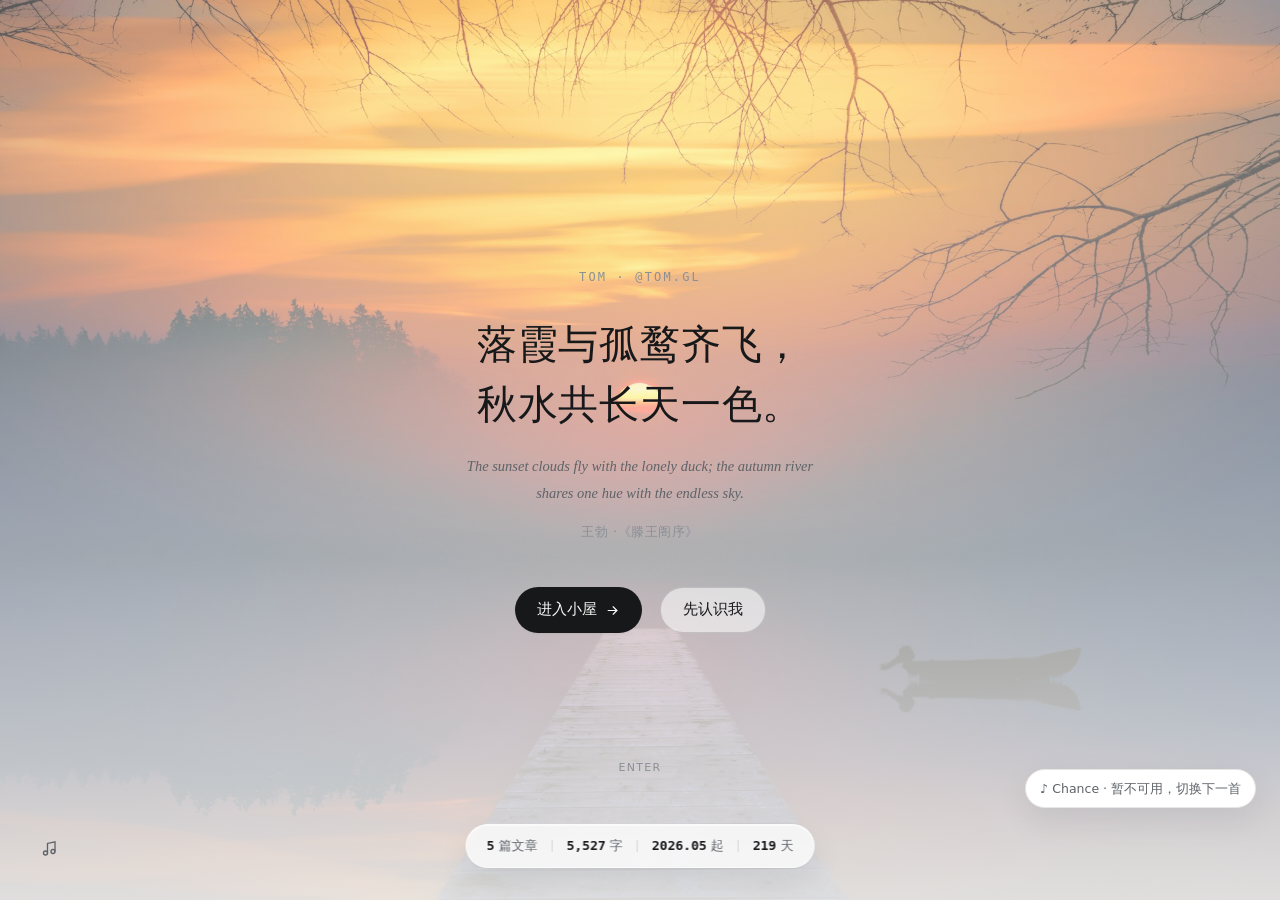
==== commit d21a5f6e: "refactor(site): 全新明亮通透版本 Bright Air —— 单一 site.css、10 页重写、旧 WebGL 极光栈退役" ====
--- a/index.html
+++ b/index.html
@@ -1,157 +1,70 @@
 <!DOCTYPE html>
-<html lang="zh-CN" data-theme="light">
+<html lang="zh-CN">
 <head>
-  <meta charset="UTF-8">
-  <meta name="viewport" content="width=device-width, initial-scale=1.0">
-  <title>Tom · 液态玻璃博客</title>
-  <meta name="description" content="Tom 的个人博客 —— WebGL 极光、液态玻璃与前端实验。以玻璃，折射思想。">
-  <meta name="theme-color" content="#f3f4f9">
-  <script>
-    // 首屏前预置主题，避免暗色用户看到白色闪烁
-    (function () {
-      try {
-        if (localStorage.getItem('lg-theme') === 'dark') {
-          document.documentElement.setAttribute('data-theme', 'dark');
-        }
-      } catch (e) { }
-    })();
-  </script>
-  <link rel="icon" type="image/svg+xml" href="favicon.svg">
-  <link rel="alternate" type="application/rss+xml" title="Tom 的液态玻璃博客" href="feed.xml">
-  <link rel="stylesheet" href="assets/vendor/APlayer.min.css?v=20261145">
-  <link rel="stylesheet" href="assets/css/style.css?v=20261145">
-  <link rel="stylesheet" href="assets/css/quiet-glass.css?v=9">
+<meta charset="UTF-8">
+<meta name="viewport" content="width=device-width, initial-scale=1">
+<title>Tom · 一个人的小屋</title>
+<meta name="description" content="Tom 的个人小站：写代码、做设计、留一点光。纯静态、零构建。">
+<meta name="theme-color" content="#FAFAF8">
+<link rel="icon" href="favicon.svg" type="image/svg+xml">
+<link rel="alternate" type="application/rss+xml" title="Tom · RSS" href="feed.xml">
+<link rel="preload" as="image" href="assets/img/hero.jpg" fetchpriority="high">
+<link rel="stylesheet" href="assets/vendor/APlayer.min.css">
+<link rel="stylesheet" href="assets/css/site.css">
+<script>
+  try { if (localStorage.getItem('lg-theme') === 'dark') document.documentElement.setAttribute('data-theme', 'dark'); } catch (e) {}
+</script>
 </head>
-<body class="cover-page">
+<body class="is-cover" data-chrome="none" data-page="cover">
 
-  <!-- 背景层：照片 → 着色器柔光 → 滚动幕布 → 颗粒 -->
-  <div class="bg-photo" aria-hidden="true"></div>
-  <canvas id="aurora" aria-hidden="true"></canvas>
-  <div class="bg-veil" id="bg-veil" aria-hidden="true"></div>
-  <div class="grain" aria-hidden="true"></div>
+  <div class="cover">
+    <div class="cover-media">
+      <img src="assets/img/hero.jpg" alt="清晨的山谷与雾" fetchpriority="high" width="1600" height="900">
+    </div>
+    <div class="cover-veil"></div>
 
-  <!-- Loader -->
-  <div id="loader" aria-hidden="true">
-    <div class="loader-mark">
-      <svg viewBox="0 0 24 24" fill="none">
-        <defs>
-          <linearGradient id="drop-g1" x1="0" y1="0" x2="1" y2="1">
-            <stop offset="0" stop-color="#8fc9ee"/><stop offset=".5" stop-color="#a6b4ee"/><stop offset="1" stop-color="#bfa8ec"/>
-          </linearGradient>
-        </defs>
-        <path d="M12 2.7c3.4 4.6 7 8.6 7 12.3a7 7 0 1 1-14 0c0-3.7 3.6-7.7 7-12.3z" fill="url(#drop-g1)" opacity=".92"/>
-        <circle cx="9.6" cy="9.2" r="1.4" fill="#fff" opacity=".85"/>
+    <div class="cover-inner">
+      <p class="cover-eyebrow">Tom · @tom.gl</p>
+      <blockquote class="cover-poem">
+        <span class="poem-cn">落霞与孤鹜齐飞，<br>秋水共长天一色。</span>
+        <span class="poem-en">The sunset clouds fly with the lonely duck; the autumn river shares one hue with the endless sky.</span>
+        <span class="poem-by">王勃 ·《滕王阁序》</span>
+      </blockquote>
+      <div class="cover-actions">
+        <a class="btn btn-primary" id="cover-enter" href="home.html">
+          进入小屋
+          <svg viewBox="0 0 24 24" fill="none" stroke="currentColor" stroke-width="1.8" stroke-linecap="round" stroke-linejoin="round" aria-hidden="true"><path d="M5 12h14"/><path d="m13 6 6 6-6 6"/></svg>
+        </a>
+        <a class="btn btn-ghost" href="about.html">先认识我</a>
+      </div>
+    </div>
+
+    <div class="cover-scroll" aria-hidden="true">Enter</div>
+
+    <div class="cover-stats glass">
+      <span><b id="stat-posts">5</b> 篇文章</span>
+      <span class="sep"></span>
+      <span class="hide-sm"><b id="stat-chars">1.2 万</b> 字</span>
+      <span class="sep hide-sm"></span>
+      <span><b id="stat-since">2026.05</b> 起</span>
+      <span class="sep"></span>
+      <span><b id="stat-days">199</b> 天</span>
+    </div>
+
+    <button class="cover-music" id="splash-music" aria-label="播放背景音乐" title="播放 / 暂停音乐">
+      <svg viewBox="0 0 24 24" fill="none" stroke="currentColor" stroke-width="1.6" stroke-linecap="round" aria-hidden="true">
+        <path d="M9 18V6.5l9-2v11.5"/>
+        <circle cx="6.6" cy="18" r="2.4"/>
+        <circle cx="15.6" cy="16.2" r="2.4"/>
       </svg>
-    </div>
-    <span class="loader-text">LIQUID GLASS</span>
+    </button>
   </div>
 
-  <!-- 空间转场幕布 -->
-  <div id="vt-veil" aria-hidden="true"></div>
-
-  <!-- 导航 -->
-  <header class="topbar">
-    <a class="brand" href="index.html">Tom<sup>®</sup></a>
-    <nav class="top-links" aria-label="主导航">
-        <span class="top-indicator" aria-hidden="true"></span>
-        <a href="index.html"><svg viewBox="0 0 24 24" fill="none" stroke="currentColor" stroke-width="1.7" stroke-linecap="round" stroke-linejoin="round"><path d="m3 10.5 9-7.5 9 7.5"/><path d="M5.5 9.5V20h13V9.5"/></svg>首页</a>
-        <a href="home.html"><svg viewBox="0 0 24 24" fill="none" stroke="currentColor" stroke-width="1.7" stroke-linecap="round" stroke-linejoin="round"><path d="M4 5.5A2.5 2.5 0 0 1 6.5 3H20v15.5H6.5A2.5 2.5 0 0 0 4 21z"/><path d="M4 18.5A2.5 2.5 0 0 1 6.5 16H20"/></svg>博客</a>
-        <a href="photos.html"><svg viewBox="0 0 24 24" fill="none" stroke="currentColor" stroke-width="1.7" stroke-linecap="round" stroke-linejoin="round"><rect x="3" y="5" width="18" height="15" rx="3"/><circle cx="9" cy="10" r="1.8"/><path d="m5.5 18.5 5-5 3.5 3.5 3-3 2.5 2.5"/></svg>相册</a>
-        <a href="messages.html"><svg viewBox="0 0 24 24" fill="none" stroke="currentColor" stroke-width="1.7" stroke-linecap="round" stroke-linejoin="round"><path d="M21 11.8c0 4.3-4 7.7-9 7.7-1 0-2-.1-2.9-.4L4 20.5l1.2-3.6C3.8 15.6 3 13.8 3 11.8 3 7.5 7 4 12 4s9 3.4 9 7.8z"/></svg>留言</a>
-    </nav>
-      <button class="theme-dot" id="theme-toggle" aria-label="切换明暗主题（快捷键 T）" title="切换主题（T）">
-        <svg class="sun" viewBox="0 0 24 24" fill="none" stroke="currentColor" stroke-width="1.7" stroke-linecap="round">
-          <circle cx="12" cy="12" r="4.2"/>
-          <path d="M12 2.5v2.2M12 19.3v2.2M2.5 12h2.2M19.3 12h2.2M4.9 4.9l1.6 1.6M17.5 17.5l1.6 1.6M19.1 4.9l-1.6 1.6M6.5 17.5l-1.6 1.6"/>
-        </svg>
-        <svg class="moon" viewBox="0 0 24 24" fill="none" stroke="currentColor" stroke-width="1.7" stroke-linecap="round" stroke-linejoin="round">
-          <path d="M20.2 14.2A8.3 8.3 0 0 1 9.8 3.8a8.3 8.3 0 1 0 10.4 10.4z"/>
-        </svg>
-      </button>
-  </header>
-
-  <main>
-    <!-- 封面：滚动或点击进入正式页面 -->
-    <section class="splash" id="top">
-      <div class="splash-content">
-        <p class="splash-eyebrow">Tom · A Liquid Glass Journal</p>
-        <h1 class="splash-title">
-          <span class="poem-cn">「落霞与孤鹜齐飞，秋水共长天一色。」</span>
-          <span class="poem-en">The evening glow flies away with the wild ducks; autumn waters share one hue with the sky.</span>
-          <span class="poem-by">—— 王勃 · 《滕王阁序》</span>
-        </h1>
-        <a class="splash-cta" href="home.html" data-magnetic>
-          进入小屋
-          <svg viewBox="0 0 16 16" fill="none" stroke="currentColor" stroke-width="1.7" stroke-linecap="round" stroke-linejoin="round"><path d="M3.5 3.5h9v9"/><path d="M12.5 3.5 3.5 12.5"/></svg>
-        </a>
-        <p class="splash-hint">Scroll · 滚动或点击进入小屋</p>
-      </div>
-      <div class="splash-corner">
-        <button class="splash-music" id="splash-music" aria-label="播放 / 暂停音乐" title="播放 / 暂停音乐">
-          <svg viewBox="0 0 24 24" fill="none" stroke="currentColor" stroke-width="1.7" stroke-linecap="round" stroke-linejoin="round"><path d="M9 18.5V6.2l10-2v11.9"/><circle cx="6.8" cy="18.5" r="2.4"/><circle cx="16.8" cy="16.1" r="2.4"/></svg>
-        </button>
-        <div class="splash-stats glass">
-          <span><b id="stat-posts">—</b> 篇文章</span>
-          <span class="sep"></span>
-          <span><b id="stat-chars">—</b> 字</span>
-          <span class="sep"></span>
-          <span>建站于 <b id="stat-since">—</b></span>
-          <span class="sep"></span>
-          <span><b>99%</b> 热爱分享</span>
-        </div>
-      </div>
-      <div class="scroll-mouse" aria-hidden="true">
-        <span class="wheel"></span>
-        <svg viewBox="0 0 16 16" fill="none" stroke="currentColor" stroke-width="1.8" stroke-linecap="round" stroke-linejoin="round"><path d="m3.5 6 4.5 4.5L12.5 6"/></svg>
-      </div>
-    </section>
-
-
-
-
-
-  </main>
-
-  <footer class="footer">
-    <div class="wrap footer-inner">
-      <span>© 2026 Tom · Keep Going, Never Stop ✨</span>
-      <nav class="footer-links" aria-label="页脚链接">
-        <a href="https://github.com/" target="_blank" rel="noopener">GitHub</a>
-        <a href="feed.xml" data-no-vt>RSS</a>
-        <a href="mailto:hello@tom.gl">邮箱</a>
-        <a href="#top">回到顶部 ↑</a>
-      </nav>
-    </div>
-  </footer>
-
-    <!-- 音乐卡片（APlayer） -->
   <div id="aplayer-mount"></div>
 
-  <button id="to-top" aria-label="回到顶部">
-    <svg viewBox="0 0 16 16" width="15" height="15" fill="none" stroke="currentColor" stroke-width="1.6" stroke-linecap="round"><path d="M8 14V3M3.5 7 8 2.5 12.5 7"/></svg>
-  </button>
-
-
-  <!-- SVG 滤镜：液态玻璃的真折射 -->
-  <svg width="0" height="0" style="position:absolute" aria-hidden="true">
-    <defs>
-      <linearGradient id="drop-g1" x1="0" y1="0" x2="1" y2="1">
-        <stop offset="0" stop-color="#8fc9ee"/><stop offset=".5" stop-color="#a6b4ee"/><stop offset="1" stop-color="#bfa8ec"/>
-      </linearGradient>
-      <filter id="lens" x="-20%" y="-20%" width="140%" height="140%">
-        <feTurbulence type="fractalNoise" baseFrequency="0.009 0.011" numOctaves="2" seed="7" result="noise"/>
-        <feGaussianBlur in="noise" stdDeviation="2.2" result="soft"/>
-        <feDisplacementMap in="SourceGraphic" in2="soft" scale="46" xChannelSelector="R" yChannelSelector="G"/>
-      </filter>
-    </defs>
-  </svg>
-
-  <script src="assets/js/data.js?v=20261145"></script>
-  <script src="assets/js/shader.js?v=20261145"></script>
-  <script src="assets/js/main.js?v=20261145"></script>
-  <script src="assets/js/extra.js?v=20261145"></script>
-  <script src="assets/js/post.js?v=20261145"></script>
-  <script src="assets/vendor/APlayer.min.js?v=20261145"></script>
-  <script src="assets/js/music.js?v=9"></script>
+  <script src="assets/vendor/APlayer.min.js"></script>
+  <script src="assets/js/data.js"></script>
+  <script src="assets/js/render.js"></script>
+  <script src="assets/js/music.js"></script>
 </body>
 </html>
--- a/assets/css/site.css
+++ b/assets/css/site.css
@@ -0,0 +1,1872 @@
+/* ============================================================
+   Bright Air · 明亮通透玻璃
+   一份到底的样式系统：令牌 → 基础 → 布局 → 组件 → 响应式
+   原则：内容优先；玻璃只给顶栏与封面卡；阴影只有两级。
+   ============================================================ */
+
+/* ---------- 1. 令牌 ---------- */
+:root {
+  /* 色彩 · 浅色 */
+  --bg: #FAFAF8;
+  --surface: #FFFFFF;
+  --surface-2: #F5F5F2;
+  --text: #17181A;
+  --text-2: #5F6368;
+  --text-3: #8B9096;
+  --line: #E7E6E2;
+  --line-strong: #D6D5D0;
+  --accent: #2F5D8A;
+  --accent-weak: #EDF2F7;
+  --accent-line: #C9D9E8;
+
+  /* 玻璃 */
+  --glass: rgba(255, 255, 255, .74);
+  --glass-line: rgba(255, 255, 255, .55);
+  --glass-hi: rgba(255, 255, 255, .60);
+
+  /* 阴影 */
+  --sh-1: 0 1px 2px rgba(16, 24, 40, .04);
+  --sh-2: 0 12px 32px rgba(16, 24, 40, .08);
+  --sh-3: 0 24px 60px rgba(16, 24, 40, .12);
+
+  /* 字体 */
+  --sans: Inter, "PingFang SC", "HarmonyOS Sans SC", "Microsoft YaHei", system-ui, -apple-system, sans-serif;
+  --serif: "Noto Serif SC", "Source Han Serif SC", "Songti SC", Georgia, serif;
+  --mono: "JetBrains Mono", ui-monospace, SFMono-Regular, Menlo, Consolas, monospace;
+
+  /* 尺寸 */
+  --nav-h: 68px;
+  --wrap: 1120px;
+  --measure: 38em;
+  --r-chip: 10px;
+  --r-input: 14px;
+  --r-card: 18px;
+  --r-panel: 22px;
+
+  /* 动效 */
+  --ease: cubic-bezier(.2, .7, .3, 1);
+  --t-fast: 160ms;
+  --t-base: 240ms;
+  --t-slow: 320ms;
+}
+
+[data-theme="dark"] {
+  --bg: #0F1115;
+  --surface: #15181D;
+  --surface-2: #1B1F25;
+  --text: #E9EAEC;
+  --text-2: #A6AAB1;
+  --text-3: #70747C;
+  --line: #252A31;
+  --line-strong: #343A43;
+  --accent: #8FB4DD;
+  --accent-weak: #17222E;
+  --accent-line: #2A3D50;
+
+  --glass: rgba(21, 24, 29, .74);
+  --glass-line: rgba(255, 255, 255, .08);
+  --glass-hi: rgba(255, 255, 255, .18);
+
+  --sh-1: 0 1px 2px rgba(0, 0, 0, .3);
+  --sh-2: 0 12px 32px rgba(0, 0, 0, .45);
+  --sh-3: 0 24px 60px rgba(0, 0, 0, .55);
+}
+
+/* ---------- 2. 基础 ---------- */
+*,
+*::before,
+*::after { box-sizing: border-box; }
+
+html {
+  -webkit-text-size-adjust: 100%;
+  scroll-behavior: smooth;
+  scroll-padding-top: calc(var(--nav-h) + 24px);
+}
+
+body {
+  margin: 0;
+  background: var(--bg);
+  color: var(--text);
+  font-family: var(--sans);
+  font-size: 16px;
+  line-height: 1.7;
+  -webkit-font-smoothing: antialiased;
+  text-rendering: optimizeLegibility;
+  overflow-x: clip;
+  transition: background-color var(--t-base) var(--ease), color var(--t-base) var(--ease);
+}
+
+img { max-width: 100%; height: auto; display: block; }
+
+a {
+  color: var(--accent);
+  text-decoration: none;
+  text-underline-offset: 3px;
+  transition: color var(--t-fast) var(--ease);
+}
+a:hover { color: var(--text); }
+
+button, input, textarea, select {
+  font: inherit;
+  color: inherit;
+}
+
+button {
+  cursor: pointer;
+  background: none;
+  border: 0;
+  padding: 0;
+}
+
+ul, ol { margin: 0; padding-left: 1.25em; }
+
+h1, h2, h3, h4 {
+  margin: 0;
+  font-weight: 600;
+  line-height: 1.25;
+  letter-spacing: -0.01em;
+}
+
+::selection { background: var(--accent-weak); color: var(--text); }
+
+:focus-visible {
+  outline: 2px solid var(--accent);
+  outline-offset: 2px;
+  border-radius: 4px;
+}
+
+/* 跳转链接 */
+.skip-link {
+  position: fixed;
+  top: -60px;
+  left: 16px;
+  z-index: 999;
+  padding: 10px 16px;
+  border-radius: 10px;
+  background: var(--text);
+  color: var(--bg);
+  font-size: 14px;
+  transition: top var(--t-fast) var(--ease);
+}
+.skip-link:focus { top: 12px; }
+
+.sr-only {
+  position: absolute;
+  width: 1px; height: 1px;
+  overflow: hidden;
+  clip: rect(0 0 0 0);
+  white-space: nowrap;
+}
+
+/* ---------- 3. 布局 ---------- */
+.wrap {
+  width: 100%;
+  max-width: var(--wrap);
+  margin-inline: auto;
+  padding-inline: 32px;
+}
+
+.measure { max-width: var(--measure); }
+.narrow-block { max-width: 760px; }
+.stack > * + * { margin-top: var(--gap, 24px); }
+
+main { display: block; }
+
+.page-head {
+  padding: 72px 0 40px;
+  border-bottom: 1px solid var(--line);
+}
+.page-head h1 {
+  font-size: 34px;
+  font-weight: 650;
+  letter-spacing: -0.02em;
+}
+.page-head p {
+  margin: 12px 0 0;
+  max-width: 52ch;
+  color: var(--text-2);
+  font-size: 16px;
+}
+.page-head .count {
+  font-family: var(--mono);
+  font-size: 13px;
+  color: var(--text-3);
+  margin-left: 8px;
+}
+
+.section {
+  padding: 64px 0;
+}
+
+.section-head {
+  display: flex;
+  align-items: baseline;
+  justify-content: space-between;
+  gap: 16px;
+  margin-bottom: 32px;
+}
+.section-head h2 {
+  font-size: 20px;
+  font-weight: 650;
+  letter-spacing: 0;
+}
+.section-head a {
+  font-size: 14px;
+  color: var(--text-2);
+}
+.section-head a:hover { color: var(--accent); }
+
+/* ---------- 4. 玻璃（全站唯一配方） ---------- */
+.glass {
+  background: var(--glass);
+  -webkit-backdrop-filter: blur(16px) saturate(1.6);
+  backdrop-filter: blur(16px) saturate(1.6);
+  border: 1px solid var(--glass-line);
+  box-shadow:
+    inset 0 1px 0 var(--glass-hi),
+    var(--sh-1),
+    var(--sh-2);
+}
+
+@supports not ((backdrop-filter: blur(1px)) or (-webkit-backdrop-filter: blur(1px))) {
+  .glass { background: var(--bg); }
+}
+
+@media (prefers-reduced-transparency: reduce) {
+  .glass {
+    background: var(--bg);
+    -webkit-backdrop-filter: none;
+    backdrop-filter: none;
+  }
+}
+
+/* ---------- 5. 顶栏 ---------- */
+.topbar {
+  position: sticky;
+  top: 0;
+  z-index: 60;
+  height: var(--nav-h);
+  display: flex;
+  align-items: center;
+  border-bottom: 1px solid transparent;
+  transition: height var(--t-base) var(--ease), border-color var(--t-base) var(--ease);
+}
+.topbar.is-stuck {
+  height: 56px;
+  border-bottom-color: var(--line);
+}
+.topbar.glass { border-radius: 0; border-width: 0 0 1px; }
+
+.topbar .wrap {
+  display: flex;
+  align-items: center;
+  gap: 24px;
+  height: 100%;
+}
+
+.brand {
+  font-family: var(--serif);
+  font-size: 19px;
+  font-weight: 600;
+  color: var(--text);
+  letter-spacing: .01em;
+  white-space: nowrap;
+}
+.brand sup {
+  font-size: 9px;
+  color: var(--text-3);
+  margin-left: 1px;
+  top: -0.7em;
+  position: relative;
+}
+
+.nav {
+  margin-left: auto;
+  display: flex;
+  align-items: center;
+  gap: 2px;
+}
+.nav a {
+  padding: 7px 12px;
+  border-radius: 999px;
+  font-size: 14px;
+  color: var(--text-2);
+  transition: background var(--t-fast) var(--ease), color var(--t-fast) var(--ease);
+}
+.nav a:hover { color: var(--text); background: var(--surface-2); }
+.nav a[aria-current="page"] {
+  color: var(--accent);
+  background: var(--accent-weak);
+  font-weight: 500;
+}
+
+.nav-more {
+  position: relative;
+}
+.more-btn {
+  display: inline-flex;
+  align-items: center;
+  gap: 5px;
+  padding: 7px 12px;
+  border-radius: 999px;
+  font-size: 14px;
+  color: var(--text-2);
+}
+.more-btn:hover { color: var(--text); background: var(--surface-2); }
+.more-btn svg { width: 12px; height: 12px; opacity: .7; }
+
+.more-menu {
+  position: absolute;
+  top: calc(100% + 10px);
+  right: 0;
+  min-width: 168px;
+  padding: 8px;
+  border-radius: var(--r-card);
+  background: var(--surface);
+  border: 1px solid var(--line);
+  box-shadow: var(--sh-2);
+  opacity: 0;
+  visibility: hidden;
+  transform: translateY(-6px);
+  transition: opacity var(--t-fast) var(--ease), transform var(--t-fast) var(--ease), visibility var(--t-fast);
+}
+.more-menu.open { opacity: 1; visibility: visible; transform: none; }
+.more-menu a {
+  display: block;
+  padding: 9px 12px;
+  border-radius: 10px;
+  font-size: 14px;
+  color: var(--text-2);
+}
+.more-menu a:hover { background: var(--surface-2); color: var(--text); }
+
+.icon-btn {
+  width: 36px;
+  height: 36px;
+  display: inline-grid;
+  place-items: center;
+  border-radius: 999px;
+  color: var(--text-2);
+  transition: background var(--t-fast) var(--ease), color var(--t-fast) var(--ease);
+}
+.icon-btn:hover { background: var(--surface-2); color: var(--text); }
+.icon-btn svg { width: 18px; height: 18px; }
+
+.theme-toggle .sun { display: none; }
+.theme-toggle .moon { display: block; }
+[data-theme="dark"] .theme-toggle .sun { display: block; }
+[data-theme="dark"] .theme-toggle .moon { display: none; }
+
+.nav-toggle { display: none; }
+
+.nav-drawer {
+  display: none;
+  position: fixed;
+  top: var(--nav-h);
+  left: 0;
+  right: 0;
+  z-index: 55;
+  padding: 8px 16px 16px;
+  grid-template-columns: repeat(2, minmax(0, 1fr));
+  gap: 2px;
+  background: var(--surface);
+  border-bottom: 1px solid var(--line);
+  box-shadow: var(--sh-2);
+  max-height: calc(100vh - var(--nav-h));
+  overflow: auto;
+}
+.nav-drawer.open { display: grid; }
+.nav-drawer a {
+  padding: 11px 12px;
+  border-radius: 10px;
+  font-size: 15px;
+  color: var(--text-2);
+}
+.nav-drawer a[aria-current="page"] {
+  color: var(--accent);
+  background: var(--accent-weak);
+  font-weight: 500;
+}
+
+/* ---------- 6. 封面 ---------- */
+body.is-cover { overflow: hidden; height: 100vh; }
+
+.cover {
+  position: relative;
+  height: 100vh;
+  min-height: 640px;
+  display: grid;
+  place-items: center;
+  isolation: isolate;
+  overflow: hidden;
+}
+
+.cover-media {
+  position: absolute;
+  inset: 0;
+  z-index: -2;
+  background: var(--surface-2);
+}
+.cover-media img {
+  width: 100%;
+  height: 100%;
+  object-fit: cover;
+  object-position: center 42%;
+  filter: saturate(1.02) contrast(1.02);
+}
+[data-theme="dark"] .cover-media img { filter: saturate(.9) brightness(.62); }
+
+.cover-veil {
+  position: absolute;
+  inset: 0;
+  z-index: -1;
+  background:
+    radial-gradient(120% 80% at 50% 16%, rgba(255, 255, 255, .16), transparent 62%),
+    linear-gradient(180deg, rgba(250, 250, 248, .32) 0%, rgba(250, 250, 248, .52) 42%, rgba(250, 250, 248, .86) 100%);
+}
+[data-theme="dark"] .cover-veil {
+  background:
+    radial-gradient(120% 80% at 50% 18%, rgba(143, 180, 221, .10), transparent 62%),
+    linear-gradient(180deg, rgba(15, 17, 21, .55) 0%, rgba(15, 17, 21, .78) 45%, rgba(15, 17, 21, .97) 100%);
+}
+
+.cover-inner {
+  position: relative;
+  width: 100%;
+  max-width: 760px;
+  padding: 0 32px;
+  text-align: center;
+}
+
+.cover-eyebrow {
+  margin: 0 0 28px;
+  font-family: var(--mono);
+  font-size: 12px;
+  letter-spacing: .18em;
+  text-transform: uppercase;
+  color: var(--text-3);
+}
+
+.cover-poem { margin: 0; }
+.poem-cn {
+  display: block;
+  font-family: var(--serif);
+  font-size: clamp(24px, 3.4vw, 40px);
+  line-height: 1.5;
+  font-weight: 500;
+  letter-spacing: .02em;
+  color: var(--text);
+  text-wrap: balance;
+}
+.poem-en {
+  display: block;
+  margin: 18px auto 0;
+  max-width: 50ch;
+  font-family: var(--serif);
+  font-style: italic;
+  font-size: 14.5px;
+  line-height: 1.85;
+  color: var(--text-2);
+}
+.poem-by {
+  display: block;
+  margin-top: 14px;
+  font-size: 13px;
+  color: var(--text-3);
+  letter-spacing: .04em;
+}
+
+.cover-actions {
+  margin-top: 44px;
+  display: flex;
+  align-items: center;
+  justify-content: center;
+  gap: 18px;
+  flex-wrap: wrap;
+}
+
+.btn {
+  display: inline-flex;
+  align-items: center;
+  gap: 8px;
+  height: 46px;
+  padding: 0 22px;
+  border-radius: 999px;
+  font-size: 15px;
+  font-weight: 500;
+  transition: transform var(--t-fast) var(--ease), background var(--t-fast) var(--ease), color var(--t-fast) var(--ease), box-shadow var(--t-fast) var(--ease);
+}
+.btn svg { width: 15px; height: 15px; }
+
+.btn-primary {
+  background: var(--text);
+  color: var(--bg);
+  box-shadow: var(--sh-1);
+}
+.btn-primary:hover {
+  color: var(--bg);
+  transform: translateY(-1px);
+  box-shadow: var(--sh-2);
+}
+.btn-ghost {
+  color: var(--text-2);
+  border: 1px solid var(--line);
+  background: transparent;
+}
+.btn-ghost:hover { color: var(--text); border-color: var(--line-strong); }
+
+.cover-stats {
+  position: absolute;
+  left: 50%;
+  bottom: 32px;
+  transform: translateX(-50%);
+  display: flex;
+  align-items: center;
+  gap: 14px;
+  padding: 10px 20px;
+  border-radius: 999px;
+  font-size: 13px;
+  color: var(--text-2);
+  white-space: nowrap;
+}
+.cover-stats b {
+  font-family: var(--mono);
+  font-weight: 600;
+  color: var(--text);
+  font-size: 13px;
+}
+.cover-stats .sep {
+  width: 1px;
+  height: 12px;
+  background: var(--line-strong);
+}
+
+.cover-music {
+  position: absolute;
+  left: 28px;
+  right: auto;
+  bottom: 30px;
+  width: 44px;
+  height: 44px;
+  display: grid;
+  place-items: center;
+  border-radius: 999px;
+  color: var(--text-2);
+  transition: color var(--t-fast), background var(--t-fast);
+}
+.cover-music:hover { color: var(--text); background: var(--surface-2); }
+.cover-music svg { width: 20px; height: 20px; }
+.cover-music.playing { color: var(--accent); }
+
+.cover-scroll {
+  position: absolute;
+  left: 50%;
+  bottom: 88px;
+  transform: translateX(-50%);
+  display: flex;
+  flex-direction: column;
+  align-items: center;
+  gap: 6px;
+  font-size: 11px;
+  letter-spacing: .12em;
+  color: var(--text-3);
+  text-transform: uppercase;
+}
+.cover-scroll::after {
+  content: "";
+  width: 1px;
+  height: 28px;
+  background: linear-gradient(180deg, var(--line-strong), transparent);
+}
+
+/* ---------- 7. 首页 Hero ---------- */
+.hero {
+  padding: 80px 0 12px;
+}
+.hero-eyebrow {
+  margin: 0 0 20px;
+  font-family: var(--mono);
+  font-size: 12px;
+  letter-spacing: .16em;
+  text-transform: uppercase;
+  color: var(--text-3);
+}
+.hero-title {
+  max-width: 18ch;
+  font-family: var(--serif);
+  font-size: clamp(34px, 5vw, 54px);
+  line-height: 1.28;
+  font-weight: 600;
+  letter-spacing: -0.01em;
+  text-wrap: balance;
+}
+.hero-lede {
+  margin: 24px 0 0;
+  max-width: 46ch;
+  font-size: 17px;
+  line-height: 1.8;
+  color: var(--text-2);
+}
+.hero-meta {
+  margin-top: 28px;
+  display: flex;
+  flex-wrap: wrap;
+  gap: 8px 18px;
+  font-family: var(--mono);
+  font-size: 12.5px;
+  color: var(--text-3);
+}
+.hero-meta span { display: inline-flex; align-items: center; gap: 6px; }
+.hero-meta i {
+  width: 5px; height: 5px;
+  border-radius: 50%;
+  background: var(--accent);
+  opacity: .75;
+}
+
+/* ---------- 8. 精选 ---------- */
+.featured {
+  display: grid;
+  grid-template-columns: repeat(3, 1fr);
+  gap: 16px;
+}
+.feature-card {
+  display: flex;
+  flex-direction: column;
+  gap: 10px;
+  padding: 22px;
+  border-radius: var(--r-card);
+  background: var(--surface);
+  border: 1px solid var(--line);
+  box-shadow: var(--sh-1);
+  transition: transform var(--t-fast) var(--ease), box-shadow var(--t-fast) var(--ease), border-color var(--t-fast) var(--ease);
+}
+.feature-card:hover {
+  transform: translateY(-2px);
+  box-shadow: var(--sh-2);
+  border-color: var(--line-strong);
+}
+.feature-card .meta {
+  font-family: var(--mono);
+  font-size: 12px;
+  color: var(--text-3);
+}
+.feature-card h3 {
+  font-size: 18px;
+  font-weight: 600;
+  line-height: 1.45;
+  color: var(--text);
+}
+.feature-card p {
+  margin: 0;
+  font-size: 14px;
+  line-height: 1.7;
+  color: var(--text-2);
+  display: -webkit-box;
+  -webkit-line-clamp: 3;
+  -webkit-box-orient: vertical;
+  overflow: hidden;
+}
+
+/* ---------- 9. 文章列表 ---------- */
+.post-list { display: block; }
+
+.post-card {
+  display: grid;
+  grid-template-columns: 92px 1fr;
+  gap: 28px;
+  padding: 26px 0;
+  border-bottom: 1px solid var(--line);
+  transition: background var(--t-fast) var(--ease);
+}
+.post-card:first-child { border-top: 1px solid var(--line); }
+.post-card:hover .post-title { color: var(--accent); }
+.post-card:hover .post-arrow { opacity: 1; transform: translateX(0); }
+
+.post-date {
+  padding-top: 3px;
+  font-family: var(--mono);
+  font-size: 12px;
+  line-height: 1.6;
+  color: var(--text-3);
+  letter-spacing: .02em;
+}
+
+.post-body { min-width: 0; }
+.post-title {
+  font-size: 19px;
+  font-weight: 600;
+  line-height: 1.45;
+  color: var(--text);
+  transition: color var(--t-fast) var(--ease);
+  text-wrap: balance;
+}
+.post-excerpt {
+  margin: 8px 0 0;
+  max-width: 62ch;
+  font-size: 14.5px;
+  line-height: 1.75;
+  color: var(--text-2);
+  display: -webkit-box;
+  -webkit-line-clamp: 2;
+  -webkit-box-orient: vertical;
+  overflow: hidden;
+}
+.post-foot {
+  margin-top: 12px;
+  display: flex;
+  align-items: center;
+  gap: 10px;
+  flex-wrap: wrap;
+}
+.post-time {
+  font-family: var(--mono);
+  font-size: 12px;
+  color: var(--text-3);
+}
+.post-arrow {
+  margin-left: auto;
+  width: 16px; height: 16px;
+  color: var(--accent);
+  opacity: 0;
+  transform: translateX(-4px);
+  transition: opacity var(--t-fast) var(--ease), transform var(--t-fast) var(--ease);
+}
+
+/* 标签 */
+.tag {
+  display: inline-flex;
+  align-items: center;
+  height: 24px;
+  padding: 0 9px;
+  border-radius: var(--r-chip);
+  font-size: 12px;
+  font-weight: 500;
+  color: var(--text-2);
+  background: var(--surface-2);
+  border: 1px solid transparent;
+  transition: background var(--t-fast) var(--ease), color var(--t-fast) var(--ease);
+}
+a.tag:hover { color: var(--accent); background: var(--accent-weak); }
+
+/* 筛选栏 */
+.filter-bar {
+  display: flex;
+  align-items: center;
+  gap: 12px;
+  flex-wrap: wrap;
+  padding: 8px 0 24px;
+  border-bottom: 1px solid var(--line);
+}
+.chips {
+  display: flex;
+  gap: 6px;
+  flex-wrap: wrap;
+}
+.chip {
+  height: 30px;
+  padding: 0 13px;
+  border-radius: 999px;
+  font-size: 13px;
+  color: var(--text-2);
+  border: 1px solid var(--line);
+  background: transparent;
+  transition: all var(--t-fast) var(--ease);
+}
+.chip:hover { border-color: var(--line-strong); color: var(--text); }
+.chip[aria-pressed="true"] {
+  background: var(--accent-weak);
+  border-color: var(--accent-line);
+  color: var(--accent);
+  font-weight: 500;
+}
+
+.search {
+  margin-left: auto;
+  display: flex;
+  align-items: center;
+  gap: 8px;
+  height: 34px;
+  padding: 0 12px;
+  border-radius: 999px;
+  border: 1px solid var(--line);
+  background: var(--surface);
+  color: var(--text-3);
+}
+.search:focus-within { border-color: var(--accent-line); }
+.search svg { width: 15px; height: 15px; flex: none; }
+.search input {
+  width: 150px;
+  border: 0;
+  outline: 0;
+  background: transparent;
+  font-size: 13px;
+  color: var(--text);
+}
+.search input::placeholder { color: var(--text-3); }
+
+.empty {
+  padding: 32px 0 48px;
+  text-align: left;
+  color: var(--text-3);
+  font-size: 14px;
+}
+
+/* ---------- 10. 文章页 ---------- */
+.article-head {
+  padding: 64px 0 32px;
+  border-bottom: 1px solid var(--line);
+}
+.article-head .back {
+  display: inline-flex;
+  align-items: center;
+  gap: 6px;
+  font-size: 13px;
+  color: var(--text-3);
+  margin-bottom: 20px;
+}
+.article-head .back:hover { color: var(--accent); }
+.article-title {
+  max-width: 24ch;
+  font-family: var(--serif);
+  font-size: clamp(28px, 3.6vw, 40px);
+  line-height: 1.32;
+  font-weight: 600;
+  letter-spacing: -0.01em;
+  text-wrap: balance;
+}
+.article-meta {
+  margin-top: 20px;
+  display: flex;
+  align-items: center;
+  gap: 10px 16px;
+  flex-wrap: wrap;
+  font-family: var(--mono);
+  font-size: 12.5px;
+  color: var(--text-3);
+}
+
+.article-layout {
+  display: grid;
+  grid-template-columns: minmax(0, 640px) minmax(180px, 232px);
+  gap: 56px;
+  padding: 48px 0 80px;
+}
+
+.toc {
+  position: sticky;
+  top: calc(var(--nav-h) + 24px);
+  align-self: start;
+  font-size: 13.5px;
+}
+.toc h4 {
+  margin: 0 0 12px;
+  font-size: 11px;
+  font-family: var(--mono);
+  letter-spacing: .12em;
+  text-transform: uppercase;
+  color: var(--text-3);
+  font-weight: 500;
+}
+.toc ul {
+  list-style: none;
+  margin: 0;
+  padding: 0;
+  border-left: 1px solid var(--line);
+}
+.toc li { margin: 0; }
+.toc a {
+  display: block;
+  padding: 6px 0 6px 14px;
+  margin-left: -1px;
+  border-left: 1px solid transparent;
+  color: var(--text-3);
+  line-height: 1.5;
+  transition: color var(--t-fast), border-color var(--t-fast);
+}
+.toc a:hover { color: var(--text); }
+.toc a.active {
+  color: var(--accent);
+  border-left-color: var(--accent);
+}
+.toc a.sub { padding-left: 26px; font-size: 13px; }
+
+.progress {
+  position: fixed;
+  top: 0;
+  left: 0;
+  height: 2px;
+  width: 0;
+  background: var(--accent);
+  z-index: 70;
+  transition: width 80ms linear;
+}
+
+/* ---------- 11. 正文排版 ---------- */
+.prose {
+  max-width: var(--measure);
+  font-size: 17px;
+  line-height: 1.9;
+  color: var(--text);
+}
+.prose > * + * { margin-top: 1.1em; }
+.prose p { margin: 0 0 1.1em; }
+.prose p:last-child { margin-bottom: 0; }
+
+.prose h2 {
+  margin: 2.2em 0 .7em;
+  font-size: 24px;
+  font-weight: 650;
+  line-height: 1.4;
+  letter-spacing: -0.01em;
+  scroll-margin-top: calc(var(--nav-h) + 32px);
+}
+.prose h3 {
+  margin: 1.8em 0 .6em;
+  font-size: 19px;
+  font-weight: 650;
+  line-height: 1.45;
+  scroll-margin-top: calc(var(--nav-h) + 32px);
+}
+.prose h2 + p, .prose h3 + p { margin-top: 0; }
+
+.prose strong { font-weight: 600; color: var(--text); }
+
+.prose a {
+  color: var(--accent);
+  text-decoration: underline;
+  text-decoration-color: var(--accent-line);
+  text-decoration-thickness: 1px;
+}
+.prose a:hover { text-decoration-color: var(--accent); }
+
+.prose ul, .prose ol { margin: 0 0 1.1em; padding-left: 1.3em; }
+.prose li { margin: .35em 0; }
+.prose li::marker { color: var(--text-3); }
+
+.prose blockquote {
+  margin: 1.6em 0;
+  padding: 4px 0 4px 20px;
+  border-left: 2px solid var(--accent-line);
+  color: var(--text-2);
+  font-family: var(--serif);
+  font-size: 17.5px;
+  line-height: 1.85;
+}
+.prose blockquote p { margin: 0; }
+
+.prose code {
+  font-family: var(--mono);
+  font-size: .86em;
+  padding: 2px 5px;
+  border-radius: 5px;
+  background: var(--surface-2);
+  border: 1px solid var(--line);
+  word-break: break-word;
+}
+
+.prose pre {
+  position: relative;
+  margin: 1.6em 0;
+  padding: 18px 20px;
+  border-radius: var(--r-card);
+  background: #F4F4F1;
+  border: 1px solid var(--line);
+  overflow: auto;
+  font-size: 13.5px;
+  line-height: 1.75;
+}
+[data-theme="dark"] .prose pre {
+  background: #0B0D11;
+  border-color: #232830;
+}
+.prose pre code {
+  padding: 0;
+  border: 0;
+  background: none;
+  font-size: inherit;
+  color: #26282C;
+  white-space: pre;
+}
+[data-theme="dark"] .prose pre code { color: #D7DBE2; }
+
+.copy-btn {
+  position: absolute;
+  top: 10px;
+  right: 10px;
+  height: 26px;
+  padding: 0 10px;
+  border-radius: 8px;
+  font-size: 11.5px;
+  font-family: var(--sans);
+  color: var(--text-2);
+  background: var(--surface);
+  border: 1px solid var(--line);
+  opacity: .55;
+  transition: opacity var(--t-fast), color var(--t-fast);
+}
+.prose pre:hover .copy-btn,
+.copy-btn:focus-visible { opacity: 1; }
+.copy-btn:hover { color: var(--accent); }
+
+@media (hover: none) {
+  .copy-btn { opacity: 1; }
+}
+
+.prose img {
+  margin: 1.8em 0;
+  border-radius: var(--r-card);
+  border: 1px solid var(--line);
+}
+
+.prose table {
+  width: 100%;
+  margin: 1.6em 0;
+  border-collapse: collapse;
+  font-size: 14.5px;
+}
+.prose th, .prose td {
+  padding: 10px 12px;
+  border-bottom: 1px solid var(--line);
+  text-align: left;
+}
+.prose th { font-weight: 600; color: var(--text); }
+
+/* 上/下篇 */
+.prevnext {
+  display: grid;
+  grid-template-columns: 1fr 1fr;
+  gap: 16px;
+  max-width: 760px;
+  margin-top: 64px;
+  padding-top: 32px;
+  border-top: 1px solid var(--line);
+}
+.prevnext a {
+  display: block;
+  padding: 18px 20px;
+  border-radius: var(--r-card);
+  border: 1px solid var(--line);
+  transition: border-color var(--t-fast), background var(--t-fast);
+}
+.prevnext a:hover { border-color: var(--line-strong); background: var(--surface); }
+.prevnext .k {
+  display: block;
+  font-family: var(--mono);
+  font-size: 11px;
+  letter-spacing: .08em;
+  color: var(--text-3);
+  margin-bottom: 6px;
+}
+.prevnext .t { font-size: 15px; color: var(--text); line-height: 1.5; }
+.prevnext .next { text-align: right; }
+
+/* ---------- 12. 碎片 ---------- */
+.note-group { padding: 8px 0 24px; }
+.note-year {
+  font-family: var(--mono);
+  font-size: 12px;
+  letter-spacing: .12em;
+  color: var(--text-3);
+  padding: 24px 0 8px;
+  border-bottom: 1px solid var(--line);
+}
+.note {
+  display: grid;
+  grid-template-columns: 92px 1fr;
+  gap: 28px;
+  padding: 22px 0;
+  border-bottom: 1px solid var(--line);
+}
+.note-date {
+  font-family: var(--mono);
+  font-size: 12px;
+  color: var(--text-3);
+  padding-top: 3px;
+}
+.note-body { font-size: 16px; line-height: 1.85; color: var(--text); max-width: 60ch; }
+.note-body .tag { margin-top: 10px; }
+
+/* ---------- 13. 归档 ---------- */
+.tabs {
+  display: inline-flex;
+  gap: 4px;
+  padding: 4px;
+  border-radius: 999px;
+  background: var(--surface-2);
+  border: 1px solid var(--line);
+  margin-bottom: 32px;
+}
+.tab {
+  height: 32px;
+  padding: 0 16px;
+  border-radius: 999px;
+  font-size: 13.5px;
+  color: var(--text-2);
+  transition: all var(--t-fast) var(--ease);
+}
+.tab[aria-selected="true"] {
+  background: var(--surface);
+  color: var(--text);
+  box-shadow: var(--sh-1);
+}
+
+.year-block { margin-bottom: 40px; }
+.year-head {
+  display: flex;
+  align-items: baseline;
+  gap: 12px;
+  padding-bottom: 10px;
+  border-bottom: 1px solid var(--line-strong);
+}
+.year-head h2 {
+  font-family: var(--mono);
+  font-size: 15px;
+  font-weight: 600;
+  color: var(--text);
+}
+.year-head span {
+  font-family: var(--mono);
+  font-size: 12px;
+  color: var(--text-3);
+}
+.year-row {
+  display: grid;
+  grid-template-columns: 92px 1fr auto;
+  gap: 20px;
+  align-items: baseline;
+  padding: 14px 0;
+  border-bottom: 1px solid var(--line);
+}
+.year-row .d { font-family: var(--mono); font-size: 12px; color: var(--text-3); }
+.year-row .t { font-size: 15.5px; color: var(--text); }
+.year-row:hover .t { color: var(--accent); }
+.year-row .tags { display: flex; gap: 6px; }
+
+.tag-cloud {
+  display: grid;
+  gap: 28px;
+}
+.tag-cloud-row {
+  display: grid;
+  grid-template-columns: 120px 1fr;
+  gap: 20px;
+  padding-bottom: 24px;
+  border-bottom: 1px solid var(--line);
+}
+.tag-cloud-row h3 {
+  font-size: 15px;
+  font-weight: 600;
+  color: var(--text);
+}
+.tag-cloud-row h3 small {
+  display: block;
+  font-family: var(--mono);
+  font-size: 11px;
+  color: var(--text-3);
+  margin-top: 4px;
+}
+.tag-cloud-list { display: grid; gap: 2px; }
+.tag-cloud-list a {
+  font-size: 14.5px;
+  color: var(--text-2);
+  padding: 4px 0;
+}
+.tag-cloud-list a:hover { color: var(--accent); }
+
+/* ---------- 14. 书架 ---------- */
+.book-row {
+  display: grid;
+  grid-template-columns: 92px 1fr;
+  gap: 28px;
+  padding: 28px 0;
+  border-bottom: 1px solid var(--line);
+}
+.book-cover {
+  width: 92px;
+  aspect-ratio: 2 / 3;
+  border-radius: 8px;
+  overflow: hidden;
+  background: var(--surface-2);
+  border: 1px solid var(--line);
+  display: grid;
+  place-items: center;
+}
+.book-cover img { width: 100%; height: 100%; object-fit: contain; }
+
+.book-title {
+  font-size: 17px;
+  font-weight: 600;
+  line-height: 1.45;
+  color: var(--text);
+}
+.book-sub {
+  margin: 4px 0 0;
+  font-size: 13.5px;
+  color: var(--text-3);
+  line-height: 1.5;
+}
+.book-meta {
+  margin-top: 10px;
+  display: flex;
+  align-items: center;
+  gap: 8px 14px;
+  flex-wrap: wrap;
+  font-family: var(--mono);
+  font-size: 12px;
+  color: var(--text-3);
+}.book-note {
+  margin: 12px 0 0;
+  max-width: 60ch;
+  font-size: 14.5px;
+  line-height: 1.8;
+  color: var(--text-2);
+}
+.status {
+  display: inline-flex;
+  align-items: center;
+  gap: 5px;
+  height: 24px;
+  padding: 0 9px;
+  border-radius: var(--r-chip);
+  font-size: 12px;
+  background: var(--surface-2);
+  color: var(--text-2);
+}
+.status.done { color: #2E7D5B; background: #EAF5EF; }
+.status.reading { color: var(--accent); background: var(--accent-weak); }
+.status.todo { color: var(--text-3); }
+[data-theme="dark"] .status.done { color: #7FC9A3; background: #16261E; }
+
+.stars {
+  font-size: 11px;
+  letter-spacing: 1.6px;
+  color: var(--text-2);
+}
+
+/* ---------- 15. 相册 ---------- */
+.photo-grid {
+  display: grid;
+  grid-template-columns: repeat(3, 1fr);
+  gap: 16px;
+  padding: 40px 0 80px;
+}
+.photo-card {
+  position: relative;
+  display: block;
+  aspect-ratio: 4 / 3;
+  border-radius: var(--r-card);
+  overflow: hidden;
+  background: var(--surface-2);
+  border: 1px solid var(--line);
+}
+.photo-card img {
+  width: 100%; height: 100%;
+  object-fit: cover;
+  transition: transform var(--t-slow) var(--ease);
+}
+.photo-card:hover img { transform: scale(1.03); }
+.photo-card figcaption {
+  position: absolute;
+  left: 0; right: 0; bottom: 0;
+  padding: 40px 16px 14px;
+  display: flex;
+  align-items: baseline;
+  justify-content: space-between;
+  gap: 8px;
+  font-size: 13px;
+  color: #fff;
+  background: linear-gradient(180deg, transparent, rgba(0, 0, 0, .48));
+  opacity: .92;
+  transition: opacity var(--t-base) var(--ease);
+}
+.photo-card:hover figcaption,
+.photo-card:focus-visible figcaption { opacity: 1; }
+.photo-card figcaption span { font-family: var(--mono); font-size: 11px; opacity: .8; }
+
+.lightbox {
+  position: fixed;
+  inset: 0;
+  z-index: 100;
+  display: grid;
+  place-items: center;
+  padding: 40px;
+  background: rgba(12, 13, 15, .82);
+  -webkit-backdrop-filter: blur(8px);
+  backdrop-filter: blur(8px);
+  opacity: 0;
+  visibility: hidden;
+  transition: opacity var(--t-base) var(--ease), visibility var(--t-base);
+}
+.lightbox.open { opacity: 1; visibility: visible; }
+.lightbox img {
+  max-width: min(92vw, 1100px);
+  max-height: 82vh;
+  object-fit: contain;
+  border-radius: 12px;
+  box-shadow: 0 30px 80px rgba(0, 0, 0, .5);
+}
+.lightbox .cap {
+  margin-top: 16px;
+  font-size: 13px;
+  color: rgba(255, 255, 255, .8);
+  text-align: center;
+}
+.lb-close {
+  position: absolute;
+  top: 20px; right: 20px;
+  width: 40px; height: 40px;
+  display: grid; place-items: center;
+  border-radius: 999px;
+  color: #fff;
+  background: rgba(255, 255, 255, .12);
+}
+.lb-close:hover { background: rgba(255, 255, 255, .22); }
+
+/* ---------- 16. 留言 ---------- */
+.msg-list { display: grid; gap: 0; margin-bottom: 48px; }
+.msg {
+  padding: 22px 0;
+  border-bottom: 1px solid var(--line);
+}
+.msg-head {
+  display: flex;
+  align-items: baseline;
+  gap: 10px;
+  margin-bottom: 6px;
+}
+.msg-name { font-size: 14px; font-weight: 600; color: var(--text); }
+.msg-time { font-family: var(--mono); font-size: 11.5px; color: var(--text-3); }
+.msg-text { font-size: 15.5px; line-height: 1.8; color: var(--text-2); max-width: 62ch; }
+
+.form {
+  max-width: 560px;
+  display: grid;
+  gap: 18px;
+  padding: 28px;
+  border-radius: var(--r-panel);
+  background: var(--surface);
+  border: 1px solid var(--line);
+  box-shadow: var(--sh-1);
+}
+.field { display: grid; gap: 7px; }
+.field label { font-size: 13px; font-weight: 500; color: var(--text-2); }
+.field input, .field textarea {
+  width: 100%;
+  padding: 11px 14px;
+  border-radius: var(--r-input);
+  border: 1px solid var(--line);
+  background: var(--bg);
+  font-size: 14.5px;
+  line-height: 1.6;
+  outline: 0;
+  transition: border-color var(--t-fast), background var(--t-fast);
+}
+.field input:focus, .field textarea:focus {
+  border-color: var(--accent-line);
+  background: var(--surface);
+}
+.field textarea { min-height: 110px; resize: vertical; }
+.field .hint { font-size: 12px; color: var(--text-3); }
+.field .err { font-size: 12px; color: #B4402F; }
+[data-theme="dark"] .field .err { color: #E58A79; }
+
+.form-actions { display: flex; align-items: center; gap: 14px; }
+.btn-solid {
+  height: 42px;
+  padding: 0 20px;
+  border-radius: 999px;
+  background: var(--text);
+  color: var(--bg);
+  font-size: 14px;
+  font-weight: 500;
+  transition: transform var(--t-fast), box-shadow var(--t-fast);
+}
+.btn-solid:hover { transform: translateY(-1px); box-shadow: var(--sh-2); }
+
+/* ---------- 17. 关于 ---------- */
+.dl { display: grid; gap: 0; }
+.dl-row {
+  display: grid;
+  grid-template-columns: 96px 1fr;
+  gap: 24px;
+  padding: 16px 0;
+  border-bottom: 1px solid var(--line);
+}
+.dl-row dt { font-family: var(--mono); font-size: 12.5px; color: var(--text-3); padding-top: 2px; }
+.dl-row dd { margin: 0; font-size: 15.5px; line-height: 1.8; color: var(--text-2); }
+
+.uses-group { margin-bottom: 32px; }
+.uses-group h3 {
+  font-size: 13px;
+  font-family: var(--mono);
+  letter-spacing: .08em;
+  text-transform: uppercase;
+  color: var(--text-3);
+  margin-bottom: 12px;
+  font-weight: 500;
+}
+.uses-group ul { list-style: none; padding: 0; display: grid; gap: 8px; }
+.uses-group li {
+  font-size: 15px;
+  color: var(--text-2);
+  padding-left: 16px;
+  position: relative;
+}
+.uses-group li::before {
+  content: "";
+  position: absolute;
+  left: 0; top: .72em;
+  width: 5px; height: 1px;
+  background: var(--line-strong);
+}
+
+.project-card {
+  display: grid;
+  gap: 8px;
+  padding: 22px 0;
+  border-bottom: 1px solid var(--line);
+}
+.project-card h3 { font-size: 17px; font-weight: 600; }
+.project-card h3 a { color: var(--text); }
+.project-card h3 a:hover { color: var(--accent); }
+.project-card p { margin: 0; font-size: 14.5px; line-height: 1.75; color: var(--text-2); max-width: 60ch; }
+.project-card .stack-row { display: flex; gap: 6px; flex-wrap: wrap; margin-top: 4px; }
+
+/* ---------- 18. 实验室 ---------- */
+.lab-layout {
+  display: grid;
+  grid-template-columns: 1fr 320px;
+  gap: 48px;
+  padding: 48px 0 80px;
+}
+.lab-stage {
+  position: relative;
+  min-height: 420px;
+  border-radius: var(--r-panel);
+  overflow: hidden;
+  border: 1px solid var(--line);
+  background:
+    radial-gradient(circle at 20% 20%, #DDE7F2 0%, transparent 55%),
+    radial-gradient(circle at 80% 30%, #F1E4E9 0%, transparent 50%),
+    radial-gradient(circle at 40% 85%, #E4EFE7 0%, transparent 55%),
+    #F7F7F4;
+  display: grid;
+  place-items: center;
+  padding: 40px;
+}
+[data-theme="dark"] .lab-stage {
+  background:
+    radial-gradient(circle at 20% 20%, #1C2A3A 0%, transparent 55%),
+    radial-gradient(circle at 80% 30%, #2A1F26 0%, transparent 50%),
+    radial-gradient(circle at 40% 85%, #1D2A22 0%, transparent 55%),
+    #0C0E12;
+}
+.lab-panel {
+  display: grid;
+  gap: 18px;
+  align-content: start;
+}
+.ctrl { display: grid; gap: 8px; }
+.ctrl-head {
+  display: flex;
+  justify-content: space-between;
+  font-size: 13px;
+  color: var(--text-2);
+}
+.ctrl-head b { font-family: var(--mono); font-weight: 500; color: var(--text); }
+input[type="range"] {
+  -webkit-appearance: none;
+  appearance: none;
+  width: 100%;
+  height: 3px;
+  border-radius: 3px;
+  background: var(--line-strong);
+  outline: none;
+}
+input[type="range"]::-webkit-slider-thumb {
+  -webkit-appearance: none;
+  width: 15px; height: 15px;
+  border-radius: 50%;
+  background: var(--surface);
+  border: 2px solid var(--accent);
+  cursor: pointer;
+}
+input[type="range"]::-moz-range-thumb {
+  width: 13px; height: 13px;
+  border-radius: 50%;
+  background: var(--surface);
+  border: 2px solid var(--accent);
+  cursor: pointer;
+}
+.lab-code {
+  margin-top: 8px;
+  padding: 14px;
+  border-radius: var(--r-input);
+  background: var(--surface-2);
+  border: 1px solid var(--line);
+  font-family: var(--mono);
+  font-size: 11.5px;
+  line-height: 1.7;
+  color: var(--text-2);
+  white-space: pre-wrap;
+  word-break: break-word;
+}
+.lab-actions { display: flex; gap: 10px; }
+
+/* ---------- 19. 命令面板 ---------- */
+.palette {
+  position: fixed;
+  inset: 0;
+  z-index: 110;
+  display: grid;
+  place-items: start center;
+  padding-top: 14vh;
+  background: rgba(15, 17, 21, .32);
+  -webkit-backdrop-filter: blur(4px);
+  backdrop-filter: blur(4px);
+  opacity: 0;
+  visibility: hidden;
+  transition: opacity var(--t-fast) var(--ease), visibility var(--t-fast);
+}
+.palette.open { opacity: 1; visibility: visible; }
+.palette-box {
+  width: min(560px, calc(100vw - 32px));
+  border-radius: var(--r-panel);
+  background: var(--surface);
+  border: 1px solid var(--line);
+  box-shadow: var(--sh-3);
+  overflow: hidden;
+  transform: translateY(-8px) scale(.98);
+  transition: transform var(--t-base) var(--ease);
+}
+.palette.open .palette-box { transform: none; }
+.palette-input {
+  width: 100%;
+  padding: 16px 20px;
+  border: 0;
+  border-bottom: 1px solid var(--line);
+  background: transparent;
+  font-size: 15px;
+  outline: 0;
+}
+.palette-list {
+  max-height: 336px;
+  overflow: auto;
+  padding: 8px;
+}
+.palette-item {
+  display: flex;
+  align-items: center;
+  gap: 12px;
+  padding: 10px 12px;
+  border-radius: 10px;
+  font-size: 14px;
+  color: var(--text-2);
+  cursor: pointer;
+}
+.palette-item:hover,
+.palette-item.on { background: var(--accent-weak); color: var(--text); }
+.palette-item .kind {
+  margin-left: auto;
+  font-family: var(--mono);
+  font-size: 11px;
+  color: var(--text-3);
+}
+.palette-empty { padding: 24px 16px; text-align: center; color: var(--text-3); font-size: 13px; }
+
+/* ---------- 20. Toast ---------- */
+.toast {
+  position: fixed;
+  left: 50%;
+  bottom: 32px;
+  transform: translate(-50%, 12px);
+  z-index: 120;
+  padding: 10px 18px;
+  border-radius: 999px;
+  background: var(--text);
+  color: var(--bg);
+  font-size: 13px;
+  opacity: 0;
+  pointer-events: none;
+  transition: opacity var(--t-fast), transform var(--t-fast) var(--ease);
+}
+.toast.show { opacity: 1; transform: translate(-50%, 0); }
+
+/* ---------- 21. 页脚 ---------- */
+.footer {
+  border-top: 1px solid var(--line);
+  padding: 56px 0 40px;
+  margin-top: 40px;
+}
+.footer-grid {
+  display: grid;
+  grid-template-columns: 1.6fr 1fr 1fr;
+  gap: 40px;
+}
+.footer h5 {
+  margin: 0 0 12px;
+  font-family: var(--mono);
+  font-size: 11px;
+  letter-spacing: .1em;
+  text-transform: uppercase;
+  color: var(--text-3);
+  font-weight: 500;
+}
+.footer p {
+  margin: 0;
+  max-width: 34ch;
+  font-size: 13.5px;
+  line-height: 1.8;
+  color: var(--text-2);
+}
+.footer-links { display: grid; gap: 8px; }
+.footer-links a { font-size: 13.5px; color: var(--text-2); }
+.footer-links a:hover { color: var(--accent); }
+.footer-base {
+  margin-top: 40px;
+  padding-top: 20px;
+  border-top: 1px solid var(--line);
+  display: flex;
+  justify-content: space-between;
+  gap: 16px;
+  flex-wrap: wrap;
+  font-family: var(--mono);
+  font-size: 11.5px;
+  color: var(--text-3);
+}
+
+/* ---------- 22. APlayer 皮肤 ---------- */
+/* 固定模式默认贴左下角，这里统一挪到右下 */
+.aplayer.aplayer-fixed {
+  left: auto !important;
+  right: 24px !important;
+  bottom: 24px !important;
+  z-index: 80 !important;
+  max-width: none !important;
+  margin: 0 !important;
+}
+.aplayer.aplayer-fixed .aplayer-body {
+  left: auto !important;
+  right: 24px !important;
+  bottom: 24px !important;
+  max-width: none !important;
+}
+.aplayer.aplayer-fixed .aplayer-lrc { display: none !important; }
+.aplayer.aplayer-fixed .aplayer-list { max-height: 200px !important; }
+
+.aplayer {
+  font-family: var(--sans) !important;
+  background: var(--surface) !important;
+}
+.aplayer .aplayer-info { background: var(--surface) !important; }
+.aplayer .aplayer-info .aplayer-music .aplayer-title { color: var(--text) !important; font-size: 13.5px !important; }
+.aplayer .aplayer-info .aplayer-music .aplayer-author { color: var(--text-3) !important; }
+.aplayer .aplayer-list { background: var(--surface) !important; }
+.aplayer .aplayer-list ol li { border-top-color: var(--line) !important; }
+.aplayer .aplayer-list ol li .aplayer-list-title { color: var(--text) !important; }
+.aplayer .aplayer-list ol li .aplayer-list-author { color: var(--text-3) !important; }
+.aplayer .aplayer-list ol li:hover { background: var(--surface-2) !important; }
+.aplayer .aplayer-list ol li.aplayer-list-light { background: var(--accent-weak) !important; }
+.aplayer .aplayer-list ol li .aplayer-list-cur { background: var(--accent) !important; }
+.aplayer .aplayer-info .aplayer-controller .aplayer-bar .aplayer-played { background: var(--accent) !important; }
+
+/* 收起态：一颗唱片，圆角、无多余白边 */
+.aplayer.aplayer-fixed.aplayer-narrow {
+  width: 70px !important;
+  background: transparent !important;
+  border: 0 !important;
+  box-shadow: none !important;
+}
+.aplayer.aplayer-fixed.aplayer-narrow .aplayer-body {
+  width: 70px !important;
+  height: 56px !important;
+  padding-right: 14px !important;
+  border-radius: 999px !important;
+  background: var(--surface) !important;
+  border: 1px solid var(--line) !important;
+  box-shadow: var(--sh-1), var(--sh-2) !important;
+  overflow: hidden !important;
+}
+.aplayer.aplayer-fixed.aplayer-narrow .aplayer-pic {
+  width: 56px !important;
+  height: 56px !important;
+  border-radius: 999px !important;
+}
+.aplayer.aplayer-fixed.aplayer-narrow .aplayer-miniswitcher {
+  width: 14px !important;
+  background: transparent !important;
+  border-radius: 0 999px 999px 0;
+}
+.aplayer.aplayer-fixed .aplayer-miniswitcher .aplayer-icon path { fill: var(--text-3) !important; }
+.aplayer .aplayer-pic .aplayer-button { display: none !important; }
+
+/* 展开态 */
+.aplayer.aplayer-fixed:not(.aplayer-narrow) .aplayer-body {
+  width: 360px !important;
+  border-radius: var(--r-card) !important;
+  overflow: hidden;
+  border: 1px solid var(--line) !important;
+  background: var(--surface) !important;
+  box-shadow: var(--sh-2) !important;
+}
+
+.aplayer-pic { width: 56px !important; height: 56px !important; }
+
+.mp-toggle {
+  position: absolute;
+  inset: 0;
+  display: grid;
+  place-items: center;
+  border-radius: 999px;
+  background: rgba(0, 0, 0, .34);
+  color: #fff;
+  opacity: 0;
+  transition: opacity var(--t-fast) var(--ease);
+}
+.aplayer-pic:hover .mp-toggle { opacity: 1; }
+.mp-toggle svg { width: 18px; height: 18px; }
+.mp-toggle .i-pause { display: none; }
+.aplayer.ap-spin-on .mp-toggle .i-play { display: none; }
+.aplayer.ap-spin-on .mp-toggle .i-pause { display: block; }
+
+.mc-toast {
+  position: fixed;
+  right: 24px;
+  bottom: 92px;
+  z-index: 90;
+  padding: 8px 14px;
+  border-radius: 999px;
+  background: var(--surface);
+  border: 1px solid var(--line);
+  box-shadow: var(--sh-2);
+  font-size: 12.5px;
+  color: var(--text-2);
+  opacity: 0;
+  transform: translateY(6px);
+  transition: opacity var(--t-fast), transform var(--t-fast);
+  pointer-events: none;
+}
+.mc-toast.show { opacity: 1; transform: none; }
+
+#aplayer-mount {
+  position: fixed;
+  right: 24px;
+  bottom: 24px;
+  z-index: 80;
+  width: 56px;
+}
+
+/* 封面：只留诗句与音符按钮，播放器组件在内容页出现 */
+body.is-cover .aplayer { display: none !important; }
+body.is-cover .cover-music {
+  left: 28px;
+  right: auto;
+  bottom: 30px;
+}
+.cover .btn-ghost {
+  background: rgba(255, 255, 255, .55);
+  border-color: rgba(23, 24, 26, .16);
+  color: var(--text);
+}
+[data-theme="dark"] .cover .btn-ghost {
+  background: rgba(21, 24, 29, .5);
+  border-color: rgba(255, 255, 255, .14);
+}
+
+/* ---------- 23. 响应式 ---------- */
+@media (max-width: 1024px) {
+  .article-layout { grid-template-columns: minmax(0, 1fr); gap: 0; }
+  .toc { display: none; }
+  .featured { grid-template-columns: repeat(2, 1fr); }
+  .lab-layout { grid-template-columns: 1fr; gap: 32px; }
+  .photo-grid { grid-template-columns: repeat(2, 1fr); }
+}
+
+@media (max-width: 768px) {
+  :root { --nav-h: 60px; }
+  .wrap { padding-inline: 20px; }
+  .nav { display: none; }
+  .nav-toggle { display: inline-grid; margin-left: auto; }
+  .section { padding: 56px 0; }
+  .page-head { padding: 48px 0 32px; }
+  .page-head h1 { font-size: 27px; }
+  .hero { padding: 64px 0 48px; }
+  .hero-title { max-width: none; font-size: 34px; }
+  .hero-lede { font-size: 16px; }
+  .featured { grid-template-columns: 1fr; }
+  .post-card { grid-template-columns: 1fr; gap: 10px; padding: 22px 0; }
+  .post-date { order: -1; }
+  .note { grid-template-columns: 1fr; gap: 6px; }
+  .note-date { order: -1; }
+  .year-row { grid-template-columns: 64px 1fr; }
+  .year-row .tags { grid-column: 2; margin-top: 4px; }
+  .book-row { grid-template-columns: 72px 1fr; gap: 18px; }
+  .book-cover { width: 72px; }
+  .tag-cloud-row { grid-template-columns: 1fr; gap: 10px; }
+  .footer-grid { grid-template-columns: 1fr; gap: 28px; }
+  .photo-grid { gap: 12px; }
+  .search { margin-left: 0; width: 100%; }
+  .search input { width: 100%; }
+  .filter-bar { gap: 10px; }
+  .nav { gap: 0; }
+  .nav a { padding: 6px 9px; font-size: 13px; }
+  .brand { font-size: 17px; }
+  .topbar .wrap { gap: 12px; }
+  .cover-inner { padding: 0 24px; }
+  .cover-stats { gap: 10px; padding: 8px 14px; font-size: 12px; bottom: 24px; }
+  .cover-music { left: 16px; right: auto; bottom: 20px; }
+  .cover-scroll { display: none; }
+  .article-title { font-size: 26px; }
+  .prose { font-size: 16.5px; }
+  .prevnext { grid-template-columns: 1fr; }
+  .prevnext .next { text-align: left; }
+  #aplayer-mount { right: 16px; bottom: 16px; }
+  .aplayer.aplayer-fixed { right: 16px !important; bottom: 16px !important; }
+  .aplayer.aplayer-fixed .aplayer-body { right: 16px !important; bottom: 16px !important; }
+  .aplayer.aplayer-fixed.aplayer-narrow { width: 62px !important; }
+  .aplayer.aplayer-fixed.aplayer-narrow .aplayer-body { width: 62px !important; height: 48px !important; padding-right: 12px !important; }
+  .aplayer.aplayer-fixed.aplayer-narrow .aplayer-pic { width: 48px !important; height: 48px !important; }
+  .aplayer.aplayer-fixed.aplayer-narrow .aplayer-miniswitcher { width: 12px !important; }
+}
+
+@media (max-width: 480px) {
+  .hero-title { font-size: 28px; }
+  .post-excerpt { -webkit-line-clamp: 3; }
+  .photo-grid { grid-template-columns: 1fr; }
+  .cover-stats .hide-sm { display: none; }
+  .cover-stats .sep.hide-sm { display: none; }
+}
+
+/* ---------- 24. 减少动效 ---------- */
+@media (prefers-reduced-motion: reduce) {
+  *, *::before, *::after {
+    animation-duration: .01ms !important;
+    animation-iteration-count: 1 !important;
+    transition-duration: 80ms !important;
+    scroll-behavior: auto !important;
+  }
+  .post-card:hover,
+  .feature-card:hover,
+  .btn-primary:hover { transform: none !important; }
+  .photo-card:hover img { transform: none; }
+}
+
+/* ---------- 26. 页面级补丁 ---------- */
+@media (max-width: 980px) {
+  .msg-layout { grid-template-columns: minmax(0, 1fr) !important; gap: 36px !important; }
+  .uses-grid { grid-template-columns: repeat(2, 1fr) !important; gap: 28px !important; }
+}
+@media (max-width: 620px) {
+  .uses-grid { grid-template-columns: 1fr !important; }
+  .form { padding: 20px; }
+  .lab-stage { min-height: 320px; padding: 24px; }
+}
+
+/* ---------- 27. 打印 ---------- */
+@media print {
+  .topbar, .footer, .toc, #aplayer-mount, .cover-scroll { display: none !important; }
+  body { background: #fff; color: #000; }
+  .article-layout { display: block; }
+  .prose { max-width: none; font-size: 12pt; }
+}
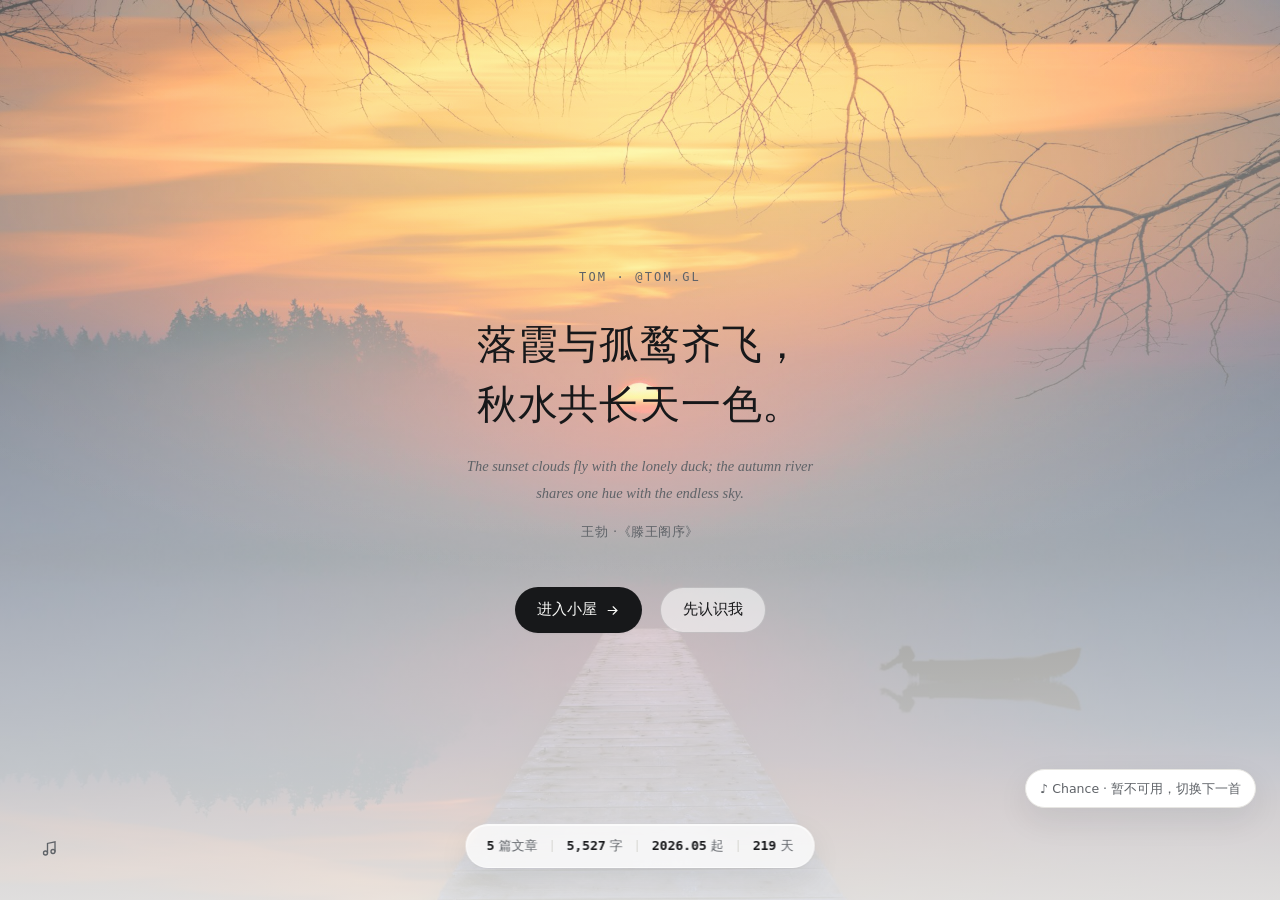
==== commit 0d85e0a5: "polish(cover): 去掉与统计条重叠的 Enter 提示，眉题与署名提升对比度" ====
--- a/index.html
+++ b/index.html
@@ -39,8 +39,6 @@
       </div>
     </div>
 
-    <div class="cover-scroll" aria-hidden="true">Enter</div>
-
     <div class="cover-stats glass">
       <span><b id="stat-posts">5</b> 篇文章</span>
       <span class="sep"></span>
--- a/assets/css/site.css
+++ b/assets/css/site.css
@@ -444,7 +444,7 @@
   font-size: 12px;
   letter-spacing: .18em;
   text-transform: uppercase;
-  color: var(--text-3);
+  color: var(--text-2);
 }
 
 .cover-poem { margin: 0; }
@@ -472,7 +472,7 @@
   display: block;
   margin-top: 14px;
   font-size: 13px;
-  color: var(--text-3);
+  color: var(--text-2);
   letter-spacing: .04em;
 }
 
@@ -557,27 +557,6 @@
 .cover-music:hover { color: var(--text); background: var(--surface-2); }
 .cover-music svg { width: 20px; height: 20px; }
 .cover-music.playing { color: var(--accent); }
-
-.cover-scroll {
-  position: absolute;
-  left: 50%;
-  bottom: 88px;
-  transform: translateX(-50%);
-  display: flex;
-  flex-direction: column;
-  align-items: center;
-  gap: 6px;
-  font-size: 11px;
-  letter-spacing: .12em;
-  color: var(--text-3);
-  text-transform: uppercase;
-}
-.cover-scroll::after {
-  content: "";
-  width: 1px;
-  height: 28px;
-  background: linear-gradient(180deg, var(--line-strong), transparent);
-}
 
 /* ---------- 7. 首页 Hero ---------- */
 .hero {
@@ -1816,7 +1795,6 @@
   .cover-inner { padding: 0 24px; }
   .cover-stats { gap: 10px; padding: 8px 14px; font-size: 12px; bottom: 24px; }
   .cover-music { left: 16px; right: auto; bottom: 20px; }
-  .cover-scroll { display: none; }
   .article-title { font-size: 26px; }
   .prose { font-size: 16.5px; }
   .prevnext { grid-template-columns: 1fr; }
@@ -1865,7 +1843,7 @@
 
 /* ---------- 27. 打印 ---------- */
 @media print {
-  .topbar, .footer, .toc, #aplayer-mount, .cover-scroll { display: none !important; }
+  .topbar, .footer, .toc, #aplayer-mount { display: none !important; }
   body { background: #fff; color: #000; }
   .article-layout { display: block; }
   .prose { max-width: none; font-size: 12pt; }
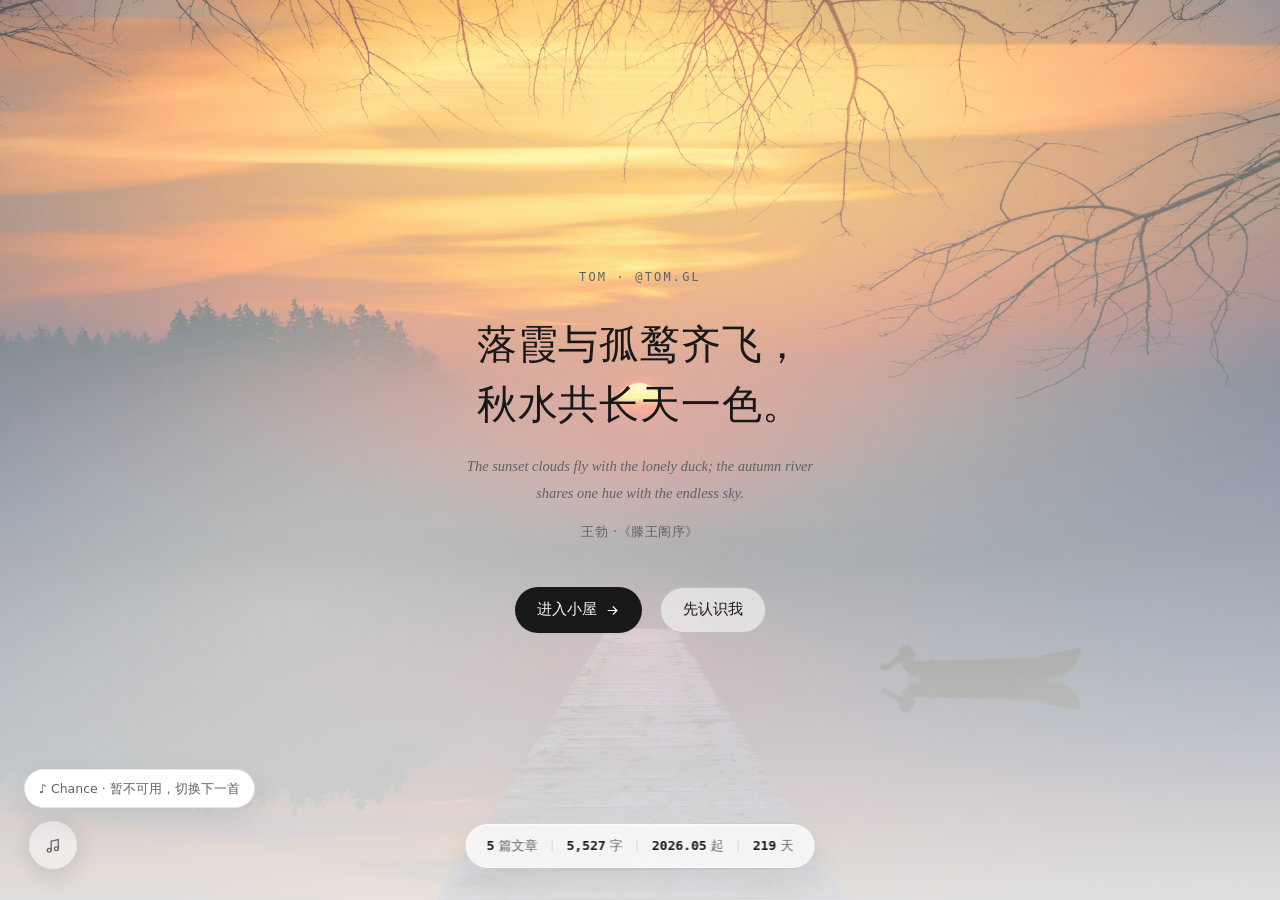
==== commit f8d6d2f2: "feat(site): 二轮修订——音乐胶囊移到左下、软切换路由保音乐不断、相册恢复上传、背景光场与首页漂移动画" ====
--- a/index.html
+++ b/index.html
@@ -17,6 +17,7 @@
 </head>
 <body class="is-cover" data-chrome="none" data-page="cover">
 
+  <main id="main">
   <div class="cover">
     <div class="cover-media">
       <img src="assets/img/hero.jpg" alt="清晨的山谷与雾" fetchpriority="high" width="1600" height="900">
@@ -57,12 +58,16 @@
       </svg>
     </button>
   </div>
+  </main>
 
   <div id="aplayer-mount"></div>
 
   <script src="assets/vendor/APlayer.min.js"></script>
   <script src="assets/js/data.js"></script>
+  <script src="assets/js/chrome.js"></script>
   <script src="assets/js/render.js"></script>
+  <script src="assets/js/post.js"></script>
   <script src="assets/js/music.js"></script>
+  <script src="assets/js/router.js"></script>
 </body>
 </html>
--- a/assets/css/site.css
+++ b/assets/css/site.css
@@ -183,7 +183,7 @@
 }
 .page-head p {
   margin: 12px 0 0;
-  max-width: 52ch;
+  max-width: 62ch;
   color: var(--text-2);
   font-size: 16px;
 }
@@ -1615,134 +1615,6 @@
   color: var(--text-3);
 }
 
-/* ---------- 22. APlayer 皮肤 ---------- */
-/* 固定模式默认贴左下角，这里统一挪到右下 */
-.aplayer.aplayer-fixed {
-  left: auto !important;
-  right: 24px !important;
-  bottom: 24px !important;
-  z-index: 80 !important;
-  max-width: none !important;
-  margin: 0 !important;
-}
-.aplayer.aplayer-fixed .aplayer-body {
-  left: auto !important;
-  right: 24px !important;
-  bottom: 24px !important;
-  max-width: none !important;
-}
-.aplayer.aplayer-fixed .aplayer-lrc { display: none !important; }
-.aplayer.aplayer-fixed .aplayer-list { max-height: 200px !important; }
-
-.aplayer {
-  font-family: var(--sans) !important;
-  background: var(--surface) !important;
-}
-.aplayer .aplayer-info { background: var(--surface) !important; }
-.aplayer .aplayer-info .aplayer-music .aplayer-title { color: var(--text) !important; font-size: 13.5px !important; }
-.aplayer .aplayer-info .aplayer-music .aplayer-author { color: var(--text-3) !important; }
-.aplayer .aplayer-list { background: var(--surface) !important; }
-.aplayer .aplayer-list ol li { border-top-color: var(--line) !important; }
-.aplayer .aplayer-list ol li .aplayer-list-title { color: var(--text) !important; }
-.aplayer .aplayer-list ol li .aplayer-list-author { color: var(--text-3) !important; }
-.aplayer .aplayer-list ol li:hover { background: var(--surface-2) !important; }
-.aplayer .aplayer-list ol li.aplayer-list-light { background: var(--accent-weak) !important; }
-.aplayer .aplayer-list ol li .aplayer-list-cur { background: var(--accent) !important; }
-.aplayer .aplayer-info .aplayer-controller .aplayer-bar .aplayer-played { background: var(--accent) !important; }
-
-/* 收起态：一颗唱片，圆角、无多余白边 */
-.aplayer.aplayer-fixed.aplayer-narrow {
-  width: 70px !important;
-  background: transparent !important;
-  border: 0 !important;
-  box-shadow: none !important;
-}
-.aplayer.aplayer-fixed.aplayer-narrow .aplayer-body {
-  width: 70px !important;
-  height: 56px !important;
-  padding-right: 14px !important;
-  border-radius: 999px !important;
-  background: var(--surface) !important;
-  border: 1px solid var(--line) !important;
-  box-shadow: var(--sh-1), var(--sh-2) !important;
-  overflow: hidden !important;
-}
-.aplayer.aplayer-fixed.aplayer-narrow .aplayer-pic {
-  width: 56px !important;
-  height: 56px !important;
-  border-radius: 999px !important;
-}
-.aplayer.aplayer-fixed.aplayer-narrow .aplayer-miniswitcher {
-  width: 14px !important;
-  background: transparent !important;
-  border-radius: 0 999px 999px 0;
-}
-.aplayer.aplayer-fixed .aplayer-miniswitcher .aplayer-icon path { fill: var(--text-3) !important; }
-.aplayer .aplayer-pic .aplayer-button { display: none !important; }
-
-/* 展开态 */
-.aplayer.aplayer-fixed:not(.aplayer-narrow) .aplayer-body {
-  width: 360px !important;
-  border-radius: var(--r-card) !important;
-  overflow: hidden;
-  border: 1px solid var(--line) !important;
-  background: var(--surface) !important;
-  box-shadow: var(--sh-2) !important;
-}
-
-.aplayer-pic { width: 56px !important; height: 56px !important; }
-
-.mp-toggle {
-  position: absolute;
-  inset: 0;
-  display: grid;
-  place-items: center;
-  border-radius: 999px;
-  background: rgba(0, 0, 0, .34);
-  color: #fff;
-  opacity: 0;
-  transition: opacity var(--t-fast) var(--ease);
-}
-.aplayer-pic:hover .mp-toggle { opacity: 1; }
-.mp-toggle svg { width: 18px; height: 18px; }
-.mp-toggle .i-pause { display: none; }
-.aplayer.ap-spin-on .mp-toggle .i-play { display: none; }
-.aplayer.ap-spin-on .mp-toggle .i-pause { display: block; }
-
-.mc-toast {
-  position: fixed;
-  right: 24px;
-  bottom: 92px;
-  z-index: 90;
-  padding: 8px 14px;
-  border-radius: 999px;
-  background: var(--surface);
-  border: 1px solid var(--line);
-  box-shadow: var(--sh-2);
-  font-size: 12.5px;
-  color: var(--text-2);
-  opacity: 0;
-  transform: translateY(6px);
-  transition: opacity var(--t-fast), transform var(--t-fast);
-  pointer-events: none;
-}
-.mc-toast.show { opacity: 1; transform: none; }
-
-#aplayer-mount {
-  position: fixed;
-  right: 24px;
-  bottom: 24px;
-  z-index: 80;
-  width: 56px;
-}
-
-/* 封面：只留诗句与音符按钮，播放器组件在内容页出现 */
-body.is-cover .aplayer { display: none !important; }
-body.is-cover .cover-music {
-  left: 28px;
-  right: auto;
-  bottom: 30px;
-}
 .cover .btn-ghost {
   background: rgba(255, 255, 255, .55);
   border-color: rgba(23, 24, 26, .16);
@@ -1843,8 +1715,474 @@
 
 /* ---------- 27. 打印 ---------- */
 @media print {
-  .topbar, .footer, .toc, #aplayer-mount { display: none !important; }
+  .topbar, .footer, .toc, .music-dock, #aplayer-mount { display: none !important; }
   body { background: #fff; color: #000; }
   .article-layout { display: block; }
   .prose { max-width: none; font-size: 12pt; }
 }
+
+/* ============================================================
+   28. 背景氛围层（首页会动，内容页静止）
+   ============================================================ */
+.air-bg {
+  position: fixed;
+  inset: 0;
+  z-index: 0;
+  overflow: hidden;
+  pointer-events: none;
+  contain: strict;
+}
+.air-bg::before {
+  content: "";
+  position: absolute;
+  inset: -8% -8% auto;
+  height: 72vh;
+  background: radial-gradient(58% 62% at 50% 0%, rgba(47, 93, 138, .10), rgba(47, 93, 138, 0) 72%);
+}
+.air-blob {
+  position: absolute;
+  border-radius: 50%;
+  filter: blur(52px);
+  will-change: transform;
+}
+.air-blob.a {
+  width: 62vw; height: 62vw;
+  left: -18vw; top: -16vh;
+  background: radial-gradient(circle at 50% 50%, rgba(47, 93, 138, .26), rgba(47, 93, 138, 0) 68%);
+}
+.air-blob.b {
+  width: 54vw; height: 54vw;
+  right: -16vw; top: 8vh;
+  background: radial-gradient(circle at 50% 50%, rgba(196, 162, 122, .30), rgba(196, 162, 122, 0) 66%);
+}
+.air-blob.c {
+  width: 50vw; height: 50vw;
+  left: 14vw; bottom: -26vh;
+  background: radial-gradient(circle at 50% 50%, rgba(104, 146, 130, .24), rgba(104, 146, 130, 0) 66%);
+}
+[data-theme="dark"] .air-bg::before {
+  background: radial-gradient(58% 62% at 50% 0%, rgba(143, 180, 221, .10), rgba(143, 180, 221, 0) 72%);
+}
+[data-theme="dark"] .air-blob.a { background: radial-gradient(circle, rgba(95, 136, 190, .22), rgba(95, 136, 190, 0) 68%); }
+[data-theme="dark"] .air-blob.b { background: radial-gradient(circle, rgba(150, 118, 92, .16), rgba(150, 118, 92, 0) 66%); }
+[data-theme="dark"] .air-blob.c { background: radial-gradient(circle, rgba(88, 132, 116, .16), rgba(88, 132, 116, 0) 66%); }
+
+.air-grain {
+  position: absolute;
+  inset: 0;
+  opacity: .5;
+  background-image: url("data:image/svg+xml;utf8,<svg xmlns='http://www.w3.org/2000/svg' width='160' height='160'><filter id='n'><feTurbulence type='fractalNoise' baseFrequency='0.75' numOctaves='3' stitchTiles='stitch'/><feColorMatrix type='saturate' values='0'/></filter><rect width='160' height='160' filter='url(%23n)' opacity='.055'/></svg>");
+  background-size: 160px 160px;
+  mix-blend-mode: multiply;
+}
+[data-theme="dark"] .air-grain { mix-blend-mode: screen; opacity: .3; }
+
+/* 内容页加一层极淡的稿纸格线，像摊开的稿纸 */
+body:not(.is-cover):not([data-page="home"]) .air-grain::after {
+  content: "";
+  position: absolute;
+  inset: 0;
+  background-image:
+    repeating-linear-gradient(90deg, rgba(23, 24, 26, .028) 0 1px, transparent 1px 96px),
+    repeating-linear-gradient(0deg, rgba(23, 24, 26, .018) 0 1px, transparent 1px 96px);
+  -webkit-mask-image: linear-gradient(180deg, rgba(0, 0, 0, .9), transparent 64%);
+  mask-image: linear-gradient(180deg, rgba(0, 0, 0, .9), transparent 64%);
+}
+[data-theme="dark"] body:not(.is-cover):not([data-page="home"]) .air-grain::after {
+  background-image:
+    repeating-linear-gradient(90deg, rgba(255, 255, 255, .03) 0 1px, transparent 1px 96px),
+    repeating-linear-gradient(0deg, rgba(255, 255, 255, .02) 0 1px, transparent 1px 96px);
+}
+
+main#main { position: relative; z-index: 1; }
+
+/* 底部留出音乐胶囊的位置，最后一屏不会被挡住 */
+body:not(.is-cover) { padding-bottom: 92px; }
+
+/* 只有首页动：三团光缓慢漂移、呼吸 */
+@keyframes airDriftA {
+  0%   { transform: translate3d(0, 0, 0) scale(1); }
+  50%  { transform: translate3d(7vw, 5vh, 0) scale(1.08); }
+  100% { transform: translate3d(-3vw, 9vh, 0) scale(1.02); }
+}
+@keyframes airDriftB {
+  0%   { transform: translate3d(0, 0, 0) scale(1.02); }
+  50%  { transform: translate3d(-6vw, 8vh, 0) scale(.96); }
+  100% { transform: translate3d(3vw, -4vh, 0) scale(1.06); }
+}
+@keyframes airDriftC {
+  0%   { transform: translate3d(0, 0, 0) scale(.98); }
+  50%  { transform: translate3d(5vw, -7vh, 0) scale(1.1); }
+  100% { transform: translate3d(-4vw, -2vh, 0) scale(1); }
+}
+body[data-page="home"] .air-blob.a { animation: airDriftA 26s var(--ease) infinite alternate; }
+body[data-page="home"] .air-blob.b { animation: airDriftB 34s var(--ease) infinite alternate; }
+body[data-page="home"] .air-blob.c { animation: airDriftC 30s var(--ease) infinite alternate; }
+
+body.is-cover .air-bg { display: none; }
+body.is-cover #site-topbar,
+body.is-cover .footer,
+body.is-cover .nav-drawer { display: none !important; }
+
+/* 封面：一层极慢的呼吸光，照片不会显得死板 */
+.cover-veil::after {
+  content: "";
+  position: absolute;
+  inset: -25%;
+  background: radial-gradient(32% 28% at 32% 62%, rgba(255, 244, 222, .30), rgba(255, 244, 222, 0) 70%);
+  animation: veilFloat 24s var(--ease) infinite alternate;
+}
+@keyframes veilFloat {
+  0%   { transform: translate3d(-2%, 1%, 0) scale(1); opacity: .75; }
+  100% { transform: translate3d(3%, -2%, 0) scale(1.06); opacity: 1; }
+}
+
+/* ============================================================
+   29. 音乐胶囊（左下角）
+   ============================================================ */
+#aplayer-mount {
+  position: absolute !important;
+  width: 0 !important;
+  height: 0 !important;
+  overflow: hidden !important;
+  opacity: 0 !important;
+  pointer-events: none !important;
+}
+.aplayer,
+.aplayer.aplayer-fixed,
+.aplayer.aplayer-fixed .aplayer-body { display: none !important; }
+
+.music-dock {
+  --md-theme: #8ea6e8;
+  position: fixed;
+  left: 24px;
+  bottom: 24px;
+  z-index: 82;
+  width: min(372px, calc(100vw - 40px));
+  display: grid;
+  grid-template-columns: 46px minmax(0, 1fr) auto;
+  align-items: center;
+  gap: 12px;
+  padding: 10px 12px 12px 10px;
+  border-radius: 20px;
+  background: var(--glass);
+  -webkit-backdrop-filter: blur(18px) saturate(1.7);
+  backdrop-filter: blur(18px) saturate(1.7);
+  border: 1px solid var(--glass-line);
+  box-shadow: inset 0 1px 0 var(--glass-hi), var(--sh-1), var(--sh-2);
+  color: var(--text);
+}
+@supports not ((backdrop-filter: blur(1px)) or (-webkit-backdrop-filter: blur(1px))) {
+  .music-dock { background: var(--bg); }
+}
+@media (prefers-reduced-transparency: reduce) {
+  .music-dock { background: var(--bg); -webkit-backdrop-filter: none; backdrop-filter: none; }
+}
+body.is-cover .music-dock { display: none; }
+
+.md-art {
+  position: relative;
+  width: 46px; height: 46px;
+  padding: 0;
+  border: 0;
+  border-radius: 50%;
+  overflow: hidden;
+  cursor: pointer;
+  background: linear-gradient(135deg, var(--md-theme), rgba(255, 255, 255, .9));
+  box-shadow: 0 2px 8px rgba(16, 24, 40, .16);
+}
+.md-art img { width: 100%; height: 100%; object-fit: cover; border-radius: 50%; }
+.md-ring {
+  position: absolute;
+  inset: 4px;
+  border-radius: 50%;
+  border: 1px dashed rgba(255, 255, 255, .6);
+  opacity: 0;
+  transition: opacity var(--t-fast);
+}
+.music-dock.playing .md-ring { opacity: 1; animation: mdSpin 14s linear infinite; }
+@keyframes mdSpin { to { transform: rotate(360deg); } }
+
+.md-eq {
+  position: absolute;
+  right: 2px; bottom: 2px;
+  display: flex;
+  align-items: flex-end;
+  gap: 2px;
+  padding: 3px 4px;
+  border-radius: 7px;
+  background: rgba(12, 14, 18, .55);
+}
+.md-eq i {
+  width: 2px; height: 4px;
+  border-radius: 1px;
+  background: #fff;
+  animation: mdEq 800ms var(--ease) infinite alternate;
+}
+.md-eq i:nth-child(1) { animation-delay: 0ms; }
+.md-eq i:nth-child(2) { animation-delay: 160ms; }
+.md-eq i:nth-child(3) { animation-delay: 320ms; }
+@keyframes mdEq {
+  from { height: 3px; }
+  to   { height: 9px; }
+}
+.music-dock:not(.playing) .md-eq i { animation-play-state: paused; height: 4px; }
+
+.md-body { min-width: 0; }
+.md-line { display: flex; align-items: baseline; gap: 8px; }
+.md-title {
+  flex: 1;
+  min-width: 0;
+  font-size: 13.5px;
+  font-weight: 600;
+  letter-spacing: -.01em;
+  white-space: nowrap;
+  overflow: hidden;
+  text-overflow: ellipsis;
+}
+.md-time { flex: none; font-family: var(--mono); font-size: 10.5px; color: var(--text-3); }
+.md-artist {
+  display: flex;
+  align-items: baseline;
+  justify-content: space-between;
+  gap: 10px;
+  margin-top: 1px;
+  font-size: 11.5px;
+  color: var(--text-3);
+}
+.md-artist-name {
+  min-width: 0;
+  white-space: nowrap;
+  overflow: hidden;
+  text-overflow: ellipsis;
+}
+.md-bar {
+  position: relative;
+  height: 12px;
+  margin-top: 3px;
+  cursor: pointer;
+  outline: 0;
+}
+.md-bar::before {
+  content: "";
+  position: absolute;
+  left: 0; right: 0; top: 50%;
+  height: 2px;
+  margin-top: -1px;
+  border-radius: 2px;
+  background: var(--line);
+}
+.md-bar i {
+  position: absolute;
+  left: 0; top: 50%;
+  width: 0;
+  height: 2px;
+  margin-top: -1px;
+  border-radius: 2px;
+  background: var(--accent);
+  transition: width 120ms linear;
+}
+.md-bar:focus-visible::before { box-shadow: 0 0 0 2px var(--accent-weak); }
+
+.md-ctrl { display: flex; align-items: center; gap: 1px; }
+.md-btn {
+  width: 29px; height: 29px;
+  display: grid;
+  place-items: center;
+  border-radius: 50%;
+  color: var(--text-2);
+  background: transparent;
+  transition: color var(--t-fast), background var(--t-fast), transform var(--t-fast);
+}
+.md-btn svg { width: 14px; height: 14px; }
+.md-btn:hover { color: var(--text); background: var(--surface-2); }
+.md-play { width: 33px; height: 33px; background: var(--text); color: var(--bg); }
+.md-play:hover { background: var(--text); color: var(--bg); transform: scale(1.05); }
+.md-play svg { width: 15px; height: 15px; }
+.md-play .i-pause { display: none; }
+.md-play.is-on .i-play { display: none; }
+.md-play.is-on .i-pause { display: block; }
+
+.md-list {
+  position: absolute;
+  left: 0; right: 0;
+  bottom: calc(100% + 8px);
+  max-height: 252px;
+  overflow: auto;
+  display: grid;
+  gap: 2px;
+  padding: 6px;
+  border-radius: 16px;
+  background: var(--glass);
+  -webkit-backdrop-filter: blur(18px) saturate(1.7);
+  backdrop-filter: blur(18px) saturate(1.7);
+  border: 1px solid var(--glass-line);
+  box-shadow: inset 0 1px 0 var(--glass-hi), var(--sh-2);
+  overscroll-behavior: contain;
+}
+.md-list[hidden] { display: none; }
+.md-item {
+  display: grid;
+  grid-template-columns: 24px minmax(0, 1fr) 14px;
+  align-items: center;
+  gap: 8px;
+  padding: 7px 8px;
+  border-radius: 10px;
+  text-align: left;
+  color: var(--text);
+  transition: background var(--t-fast);
+}
+.md-item:hover { background: var(--surface-2); }
+.md-item.on { background: var(--accent-weak); }
+.md-no { font-family: var(--mono); font-size: 10.5px; color: var(--text-3); }
+.md-it { min-width: 0; }
+.md-it b {
+  display: block;
+  font-size: 12.5px;
+  font-weight: 500;
+  white-space: nowrap;
+  overflow: hidden;
+  text-overflow: ellipsis;
+}
+.md-it small {
+  display: block;
+  font-size: 10.5px;
+  color: var(--text-3);
+  white-space: nowrap;
+  overflow: hidden;
+  text-overflow: ellipsis;
+}
+.md-eq.sm {
+  position: static;
+  padding: 2px 3px;
+  background: transparent;
+  gap: 2px;
+}
+.md-eq.sm i { background: var(--accent); width: 2px; }
+.md-item:not(.on) .md-eq.sm { display: none; }
+
+.mc-toast {
+  position: fixed;
+  left: 24px;
+  bottom: 92px;
+  z-index: 90;
+  max-width: min(360px, calc(100vw - 48px));
+  padding: 8px 14px;
+  border-radius: 999px;
+  background: var(--surface);
+  border: 1px solid var(--line);
+  box-shadow: var(--sh-2);
+  font-size: 12.5px;
+  color: var(--text-2);
+  opacity: 0;
+  transform: translateY(6px);
+  transition: opacity var(--t-fast), transform var(--t-fast);
+  pointer-events: none;
+}
+.mc-toast.show { opacity: 1; transform: none; }
+
+/* 封面音符：玻璃小圆钮 */
+.cover-music {
+  width: 50px;
+  height: 50px;
+  border-radius: 50%;
+  background: rgba(255, 255, 255, .5);
+  -webkit-backdrop-filter: blur(12px) saturate(1.5);
+  backdrop-filter: blur(12px) saturate(1.5);
+  border: 1px solid rgba(23, 24, 26, .14);
+  box-shadow: 0 6px 20px rgba(16, 24, 40, .12);
+  color: var(--text-2);
+}
+.cover-music:hover { background: rgba(255, 255, 255, .72); color: var(--text); }
+.cover-music.playing { color: var(--accent); border-color: rgba(47, 93, 138, .34); }
+.cover-music svg { width: 19px; height: 19px; }
+
+@media (max-width: 620px) {
+  .music-dock { left: 12px; right: 12px; bottom: 12px; width: auto; grid-template-columns: 42px minmax(0, 1fr) auto; gap: 10px; padding: 8px 10px 10px 8px; }
+  .md-art { width: 42px; height: 42px; }
+  .md-play { width: 31px; height: 31px; }
+  .md-btn { width: 26px; height: 26px; }
+  .md-btn svg { width: 13px; height: 13px; }
+  .mc-toast { left: 12px; bottom: 84px; }
+}
+
+/* ============================================================
+   30. 相册：上传条、我上传的照片、灯箱工具
+   ============================================================ */
+.album-bar {
+  display: flex;
+  align-items: center;
+  justify-content: space-between;
+  gap: 16px;
+  flex-wrap: wrap;
+  padding: 18px 0 16px;
+  border-bottom: 1px solid var(--line);
+}
+.album-hint { margin: 0; font-size: 12.5px; color: var(--text-3); max-width: 60ch; }
+.album-add {
+  height: 38px;
+  padding: 0 16px;
+  gap: 7px;
+  font-size: 13px;
+  cursor: pointer;
+  flex: none;
+}
+.album-add svg { width: 14px; height: 14px; }
+.album-add.busy { opacity: .55; pointer-events: none; }
+.album-empty { padding: 40px 0; color: var(--text-3); }
+
+.photo-card {
+  padding: 0;
+  border: 1px solid var(--line);
+  background: var(--surface-2);
+  cursor: zoom-in;
+  font: inherit;
+  color: inherit;
+  text-align: left;
+}
+.photo-badge {
+  position: absolute;
+  left: 10px; top: 10px;
+  padding: 3px 8px;
+  border-radius: 999px;
+  background: rgba(255, 255, 255, .84);
+  color: #1b1c1e;
+  font-size: 10.5px;
+  letter-spacing: .02em;
+  -webkit-backdrop-filter: blur(6px);
+  backdrop-filter: blur(6px);
+}
+
+.lb-stage {
+  display: flex;
+  flex-direction: column;
+  align-items: center;
+  max-width: min(92vw, 1100px);
+}
+.lb-foot { display: flex; flex-direction: column; align-items: center; gap: 12px; }
+.lb-tools { display: flex; align-items: center; gap: 8px; }
+.lb-tools[hidden] { display: none; }
+.lb-rename {
+  width: min(220px, 46vw);
+  height: 34px;
+  padding: 0 12px;
+  border-radius: 10px;
+  border: 1px solid rgba(255, 255, 255, .2);
+  background: rgba(255, 255, 255, .1);
+  color: #fff;
+  font-size: 12.5px;
+  outline: 0;
+}
+.lb-rename:focus { border-color: rgba(255, 255, 255, .45); }
+.lb-btn {
+  height: 34px;
+  padding: 0 14px;
+  border-radius: 10px;
+  background: rgba(255, 255, 255, .14);
+  color: #fff;
+  font-size: 12.5px;
+}
+.lb-btn:hover { background: rgba(255, 255, 255, .24); }
+.lb-btn.danger { background: rgba(214, 88, 88, .3); }
+.lb-btn.danger:hover { background: rgba(214, 88, 88, .45); }
+
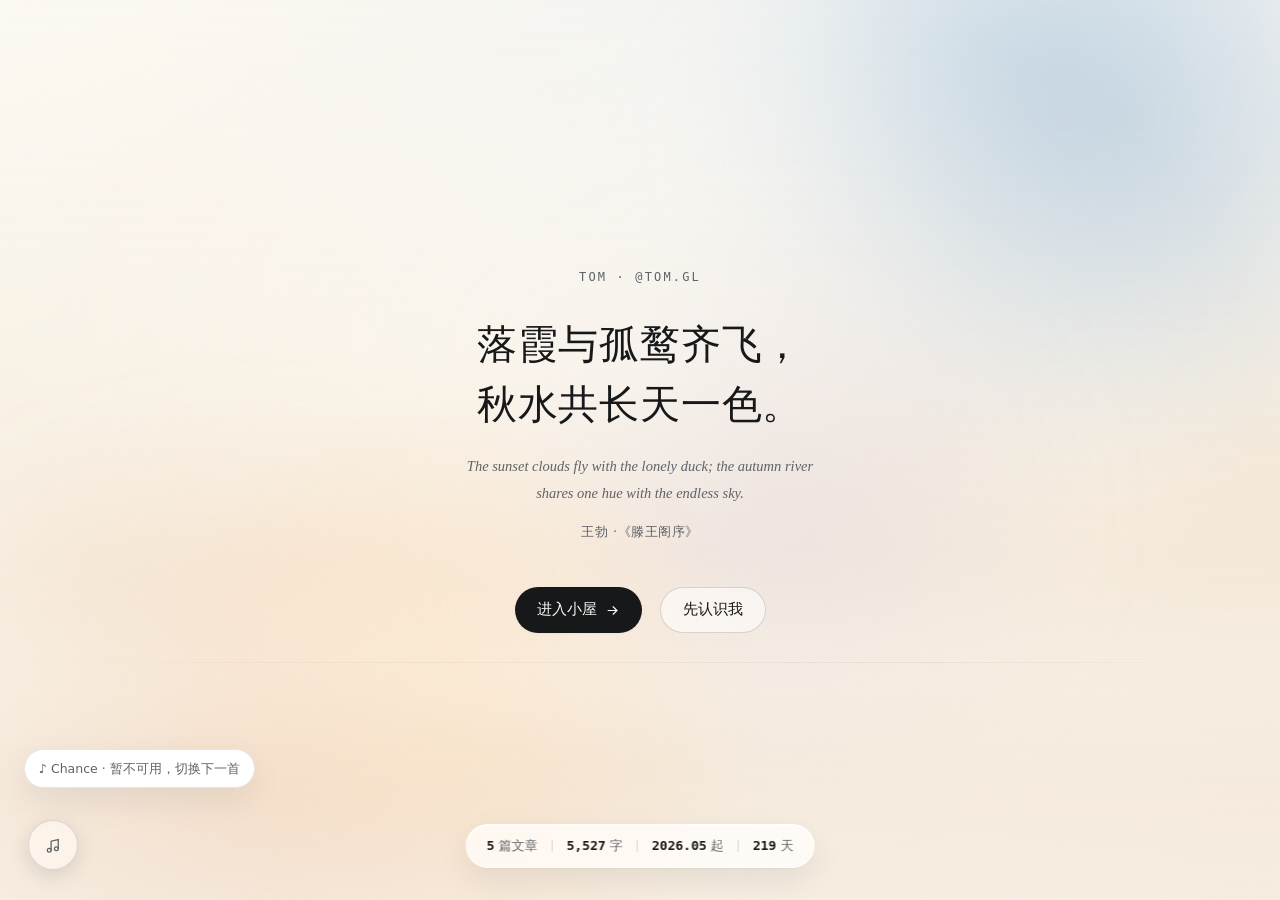
==== commit 989f8feb: "feat(site): 灯箱让位顶栏、音乐可收成唱片、封面改动态晨昏色场、内容页加模块空气色与加号网格" ====
--- a/index.html
+++ b/index.html
@@ -8,7 +8,6 @@
 <meta name="theme-color" content="#FAFAF8">
 <link rel="icon" href="favicon.svg" type="image/svg+xml">
 <link rel="alternate" type="application/rss+xml" title="Tom · RSS" href="feed.xml">
-<link rel="preload" as="image" href="assets/img/hero.jpg" fetchpriority="high">
 <link rel="stylesheet" href="assets/vendor/APlayer.min.css">
 <link rel="stylesheet" href="assets/css/site.css">
 <script>
@@ -19,8 +18,15 @@
 
   <main id="main">
   <div class="cover">
-    <div class="cover-media">
-      <img src="assets/img/hero.jpg" alt="清晨的山谷与雾" fetchpriority="high" width="1600" height="900">
+    <div class="cover-media" aria-hidden="true">
+      <span class="cover-field a"></span>
+      <span class="cover-field b"></span>
+      <span class="cover-field c"></span>
+      <span class="cover-sun"></span>
+      <span class="cover-sheen"></span>
+      <span class="cover-haze"></span>
+      <span class="cover-horizon"></span>
+      <span class="cover-grain"></span>
     </div>
     <div class="cover-veil"></div>
 
--- a/assets/css/site.css
+++ b/assets/css/site.css
@@ -405,29 +405,107 @@
   position: absolute;
   inset: 0;
   z-index: -2;
-  background: var(--surface-2);
-}
-.cover-media img {
-  width: 100%;
-  height: 100%;
-  object-fit: cover;
-  object-position: center 42%;
-  filter: saturate(1.02) contrast(1.02);
-}
-[data-theme="dark"] .cover-media img { filter: saturate(.9) brightness(.62); }
+  overflow: hidden;
+  background:
+    radial-gradient(120% 90% at 82% 4%, #EDF3F7 0%, rgba(237, 243, 247, 0) 58%),
+    linear-gradient(164deg, #FDFAF3 0%, #F7EDDF 50%, #F0DFC8 100%);
+}
+.cover-field {
+  position: absolute;
+  border-radius: 50%;
+  filter: blur(64px);
+  will-change: transform;
+}
+.cover-field.a {
+  width: 76vw; height: 66vh;
+  left: -16vw; bottom: -20vh;
+  background: radial-gradient(circle at 50% 50%, rgba(231, 169, 128, .68), rgba(231, 169, 128, 0) 68%);
+  animation: coverFieldA 44s var(--ease) infinite alternate;
+}
+.cover-field.b {
+  width: 62vw; height: 62vh;
+  right: -14vw; top: -18vh;
+  background: radial-gradient(circle at 50% 50%, rgba(143, 176, 205, .62), rgba(143, 176, 205, 0) 68%);
+  animation: coverFieldB 52s var(--ease) infinite alternate;
+}
+.cover-field.c {
+  width: 52vw; height: 54vh;
+  left: 34vw; top: 30vh;
+  background: radial-gradient(circle at 50% 50%, rgba(188, 164, 190, .38), rgba(188, 164, 190, 0) 70%);
+  animation: coverFieldC 39s var(--ease) infinite alternate;
+}
+.cover-sun {
+  position: absolute;
+  left: 10vw; bottom: -16vh;
+  width: 52vw; height: 52vw;
+  border-radius: 50%;
+  background: radial-gradient(circle, rgba(255, 205, 148, .58) 0%, rgba(255, 199, 140, .22) 40%, rgba(255, 199, 140, 0) 66%);
+  filter: blur(8px);
+  animation: coverSun 11s ease-in-out infinite alternate;
+}
+.cover-sheen {
+  position: absolute;
+  top: -25%; bottom: -25%;
+  left: -45vw;
+  width: 42vw;
+  background: linear-gradient(90deg, rgba(255, 255, 255, 0), rgba(255, 255, 255, .30), rgba(255, 255, 255, 0));
+  filter: blur(26px);
+  transform: skewX(-14deg);
+  animation: coverSheen 27s ease-in-out infinite;
+}
+@keyframes coverSheen {
+  0%   { left: -48vw; opacity: .35; }
+  45%  { opacity: .75; }
+  100% { left: 118vw; opacity: .35; }
+}
+.cover-haze {
+  position: absolute;
+  left: -10%; right: -10%;
+  top: 62%; height: 26vh;
+  background: linear-gradient(180deg, rgba(255, 252, 246, 0) 0%, rgba(255, 252, 246, .34) 52%, rgba(255, 252, 246, 0) 100%);
+  filter: blur(28px);
+}
+.cover-horizon {
+  position: absolute;
+  left: 0; right: 0;
+  top: 73.5%;
+  height: 1px;
+  background: linear-gradient(90deg, rgba(126, 98, 74, 0) 0%, rgba(126, 98, 74, .16) 28%, rgba(126, 98, 74, .16) 72%, rgba(126, 98, 74, 0) 100%);
+}
+.cover-grain {
+  position: absolute;
+  inset: 0;
+  opacity: .55;
+  mix-blend-mode: multiply;
+  background-image: url("data:image/svg+xml;utf8,<svg xmlns='http://www.w3.org/2000/svg' width='160' height='160'><filter id='n'><feTurbulence type='fractalNoise' baseFrequency='0.72' numOctaves='3' stitchTiles='stitch'/><feColorMatrix type='saturate' values='0'/></filter><rect width='160' height='160' filter='url(%23n)' opacity='.05'/></svg>");
+  background-size: 160px 160px;
+}
+[data-theme="dark"] .cover-media {
+  background:
+    radial-gradient(120% 90% at 82% 4%, #1D2838 0%, rgba(29, 40, 56, 0) 58%),
+    linear-gradient(164deg, #121419 0%, #191B20 52%, #221E1B 100%);
+}
+[data-theme="dark"] .cover-field.a { background: radial-gradient(circle, rgba(148, 96, 68, .32), rgba(148, 96, 68, 0) 68%); }
+[data-theme="dark"] .cover-field.b { background: radial-gradient(circle, rgba(78, 112, 148, .34), rgba(78, 112, 148, 0) 68%); }
+[data-theme="dark"] .cover-field.c { background: radial-gradient(circle, rgba(120, 96, 128, .22), rgba(120, 96, 128, 0) 70%); }
+[data-theme="dark"] .cover-sun { background: radial-gradient(circle, rgba(226, 168, 112, .26), rgba(226, 168, 112, 0) 66%); }
+[data-theme="dark"] .cover-sheen { background: linear-gradient(90deg, rgba(255, 255, 255, 0), rgba(255, 255, 255, .09), rgba(255, 255, 255, 0)); }
+[data-theme="dark"] .cover-haze { background: linear-gradient(180deg, rgba(255, 240, 220, 0) 0%, rgba(255, 240, 220, .07) 52%, rgba(255, 240, 220, 0) 100%); }
+[data-theme="dark"] .cover-horizon { background: linear-gradient(90deg, rgba(255, 232, 206, 0) 0%, rgba(255, 232, 206, .10) 28%, rgba(255, 232, 206, .10) 72%, rgba(255, 232, 206, 0) 100%); }
+[data-theme="dark"] .cover-grain { mix-blend-mode: screen; opacity: .25; }
 
 .cover-veil {
   position: absolute;
   inset: 0;
   z-index: -1;
   background:
-    radial-gradient(120% 80% at 50% 16%, rgba(255, 255, 255, .16), transparent 62%),
-    linear-gradient(180deg, rgba(250, 250, 248, .32) 0%, rgba(250, 250, 248, .52) 42%, rgba(250, 250, 248, .86) 100%);
+    radial-gradient(62% 56% at 50% 41%, rgba(253, 250, 244, .60) 0%, rgba(253, 250, 244, .18) 56%, rgba(253, 250, 244, 0) 78%),
+    linear-gradient(180deg, rgba(253, 250, 244, .16) 0%, rgba(253, 250, 244, .05) 48%, rgba(248, 242, 234, .70) 100%);
 }
 [data-theme="dark"] .cover-veil {
   background:
-    radial-gradient(120% 80% at 50% 18%, rgba(143, 180, 221, .10), transparent 62%),
-    linear-gradient(180deg, rgba(15, 17, 21, .55) 0%, rgba(15, 17, 21, .78) 45%, rgba(15, 17, 21, .97) 100%);
+    radial-gradient(62% 56% at 50% 41%, rgba(18, 20, 24, .60) 0%, rgba(18, 20, 24, .22) 56%, rgba(18, 20, 24, 0) 78%),
+    linear-gradient(180deg, rgba(18, 20, 24, .30) 0%, rgba(18, 20, 24, .10) 48%, rgba(15, 17, 21, .82) 100%);
 }
 
 .cover-inner {
@@ -1278,6 +1356,14 @@
   transition: opacity var(--t-base) var(--ease), visibility var(--t-base);
 }
 .lightbox.open { opacity: 1; visibility: visible; }
+/* 灯箱打开时，顶栏与播放器让位，避免压住大图顶部和关闭按钮 */
+body.lb-open .topbar,
+body.lb-open .music-dock,
+body.lb-open #aplayer-mount {
+  opacity: 0 !important;
+  pointer-events: none !important;
+}
+body.lb-open .topbar { transition: opacity var(--t-fast) var(--ease); }
 .lightbox img {
   max-width: min(92vw, 1100px);
   max-height: 82vh;
@@ -1742,30 +1828,57 @@
 .air-blob {
   position: absolute;
   border-radius: 50%;
-  filter: blur(52px);
+  filter: blur(56px);
   will-change: transform;
 }
 .air-blob.a {
-  width: 62vw; height: 62vw;
+  width: 64vw; height: 64vw;
   left: -18vw; top: -16vh;
-  background: radial-gradient(circle at 50% 50%, rgba(47, 93, 138, .26), rgba(47, 93, 138, 0) 68%);
+  background: radial-gradient(circle at 50% 50%, rgba(var(--wash-a), .24), rgba(var(--wash-a), 0) 68%);
 }
 .air-blob.b {
-  width: 54vw; height: 54vw;
+  width: 56vw; height: 56vw;
   right: -16vw; top: 8vh;
-  background: radial-gradient(circle at 50% 50%, rgba(196, 162, 122, .30), rgba(196, 162, 122, 0) 66%);
+  background: radial-gradient(circle at 50% 50%, rgba(var(--wash-b), .28), rgba(var(--wash-b), 0) 66%);
 }
 .air-blob.c {
-  width: 50vw; height: 50vw;
+  width: 52vw; height: 52vw;
   left: 14vw; bottom: -26vh;
-  background: radial-gradient(circle at 50% 50%, rgba(104, 146, 130, .24), rgba(104, 146, 130, 0) 66%);
-}
+  background: radial-gradient(circle at 50% 50%, rgba(var(--wash-c), .22), rgba(var(--wash-c), 0) 66%);
+}
+
+/* 每个模块有自己的空气颜色：书架偏赭、相册偏陶土、碎片偏紫…… */
+body { --wash-a: 47, 93, 138; --wash-b: 196, 162, 122; --wash-c: 104, 146, 130; }
+body[data-page="photos"] { --wash-a: 191, 134, 104; --wash-b: 116, 148, 172; --wash-c: 176, 158, 128; }
+body[data-page="books"] { --wash-a: 178, 142, 92; --wash-b: 96, 124, 112; --wash-c: 148, 126, 106; }
+body[data-page="archive"] { --wash-a: 104, 126, 158; --wash-b: 176, 156, 126; --wash-c: 118, 140, 132; }
+body[data-page="notes"] { --wash-a: 146, 124, 168; --wash-b: 118, 146, 158; --wash-c: 170, 150, 130; }
+body[data-page="messages"] { --wash-a: 92, 130, 168; --wash-b: 192, 150, 136; --wash-c: 120, 150, 148; }
+body[data-page="about"] { --wash-a: 172, 122, 120; --wash-b: 112, 138, 170; --wash-c: 150, 140, 118; }
+body[data-page="lab"] { --wash-a: 96, 146, 136; --wash-b: 172, 148, 104; --wash-c: 112, 132, 160; }
+body[data-page="post"] { --wash-a: 156, 128, 96; --wash-b: 108, 140, 166; --wash-c: 132, 148, 124; }
+
+/* 加号网格：Vercel / Linear 那种“工程纸”质感，只在页面顶部淡淡出现 */
+.air-grid {
+  position: absolute;
+  inset: 0;
+  opacity: .38;
+  background-image: url("data:image/svg+xml;utf8,<svg xmlns='http://www.w3.org/2000/svg' width='32' height='32'><path d='M16 7v18M7 16h18' stroke='%2317181A' stroke-opacity='.14' stroke-width='1'/></svg>");
+  background-size: 32px 32px;
+  -webkit-mask-image: radial-gradient(90% 72% at 50% 0%, #000 0%, rgba(0, 0, 0, .5) 46%, transparent 80%);
+  mask-image: radial-gradient(90% 72% at 50% 0%, #000 0%, rgba(0, 0, 0, .5) 46%, transparent 80%);
+}
+[data-theme="dark"] .air-grid {
+  opacity: .4;
+  background-image: url("data:image/svg+xml;utf8,<svg xmlns='http://www.w3.org/2000/svg' width='32' height='32'><path d='M16 7v18M7 16h18' stroke='%23FFFFFF' stroke-opacity='.12' stroke-width='1'/></svg>");
+}
+
 [data-theme="dark"] .air-bg::before {
   background: radial-gradient(58% 62% at 50% 0%, rgba(143, 180, 221, .10), rgba(143, 180, 221, 0) 72%);
 }
-[data-theme="dark"] .air-blob.a { background: radial-gradient(circle, rgba(95, 136, 190, .22), rgba(95, 136, 190, 0) 68%); }
-[data-theme="dark"] .air-blob.b { background: radial-gradient(circle, rgba(150, 118, 92, .16), rgba(150, 118, 92, 0) 66%); }
-[data-theme="dark"] .air-blob.c { background: radial-gradient(circle, rgba(88, 132, 116, .16), rgba(88, 132, 116, 0) 66%); }
+[data-theme="dark"] .air-blob.a { background: radial-gradient(circle, rgba(var(--wash-a), .16), rgba(var(--wash-a), 0) 68%); }
+[data-theme="dark"] .air-blob.b { background: radial-gradient(circle, rgba(var(--wash-b), .14), rgba(var(--wash-b), 0) 66%); }
+[data-theme="dark"] .air-blob.c { background: radial-gradient(circle, rgba(var(--wash-c), .12), rgba(var(--wash-c), 0) 66%); }
 
 .air-grain {
   position: absolute;
@@ -1777,23 +1890,6 @@
 }
 [data-theme="dark"] .air-grain { mix-blend-mode: screen; opacity: .3; }
 
-/* 内容页加一层极淡的稿纸格线，像摊开的稿纸 */
-body:not(.is-cover):not([data-page="home"]) .air-grain::after {
-  content: "";
-  position: absolute;
-  inset: 0;
-  background-image:
-    repeating-linear-gradient(90deg, rgba(23, 24, 26, .028) 0 1px, transparent 1px 96px),
-    repeating-linear-gradient(0deg, rgba(23, 24, 26, .018) 0 1px, transparent 1px 96px);
-  -webkit-mask-image: linear-gradient(180deg, rgba(0, 0, 0, .9), transparent 64%);
-  mask-image: linear-gradient(180deg, rgba(0, 0, 0, .9), transparent 64%);
-}
-[data-theme="dark"] body:not(.is-cover):not([data-page="home"]) .air-grain::after {
-  background-image:
-    repeating-linear-gradient(90deg, rgba(255, 255, 255, .03) 0 1px, transparent 1px 96px),
-    repeating-linear-gradient(0deg, rgba(255, 255, 255, .02) 0 1px, transparent 1px 96px);
-}
-
 main#main { position: relative; z-index: 1; }
 
 /* 底部留出音乐胶囊的位置，最后一屏不会被挡住 */
@@ -1824,7 +1920,23 @@
 body.is-cover .footer,
 body.is-cover .nav-drawer { display: none !important; }
 
-/* 封面：一层极慢的呼吸光，照片不会显得死板 */
+/* 封面：一片会缓慢流动的晨昏色场，代替静态照片 */
+@keyframes coverFieldA {
+  0%   { transform: translate3d(0, 0, 0) scale(1); }
+  100% { transform: translate3d(7vw, -5vh, 0) scale(1.12); }
+}
+@keyframes coverFieldB {
+  0%   { transform: translate3d(0, 0, 0) scale(1.04); }
+  100% { transform: translate3d(-6vw, 6vh, 0) scale(.94); }
+}
+@keyframes coverFieldC {
+  0%   { transform: translate3d(0, 0, 0) scale(.96); }
+  100% { transform: translate3d(4vw, 7vh, 0) scale(1.1); }
+}
+@keyframes coverSun {
+  0%   { transform: scale(1); opacity: .78; }
+  100% { transform: scale(1.08); opacity: 1; }
+}
 .cover-veil::after {
   content: "";
   position: absolute;
@@ -1858,7 +1970,7 @@
   left: 24px;
   bottom: 24px;
   z-index: 82;
-  width: min(372px, calc(100vw - 40px));
+  width: min(372px, calc(100vw - 48px));
   display: grid;
   grid-template-columns: 46px minmax(0, 1fr) auto;
   align-items: center;
@@ -2003,6 +2115,41 @@
 .md-play.is-on .i-play { display: none; }
 .md-play.is-on .i-pause { display: block; }
 
+/* 收起按钮：浮在胶囊上沿的小圆钮 */
+.md-min {
+  position: absolute;
+  top: -13px; right: 14px;
+  width: 24px; height: 24px;
+  display: grid;
+  place-items: center;
+  border-radius: 50%;
+  color: var(--text-2);
+  background: var(--surface);
+  border: 1px solid var(--line);
+  box-shadow: var(--sh-1);
+  opacity: .78;
+  transition: opacity var(--t-fast), background var(--t-fast), color var(--t-fast), transform var(--t-fast);
+}
+.md-min:hover { opacity: 1; color: var(--text); transform: translateY(-1px); }
+.md-min svg { width: 13px; height: 13px; }
+
+/* 收起形态：只剩一张唱片 */
+.music-dock.is-min {
+  width: 58px;
+  height: 58px;
+  padding: 0;
+  display: grid;
+  grid-template-columns: 1fr;
+  border-radius: 50%;
+  cursor: pointer;
+}
+.music-dock.is-min .md-body,
+.music-dock.is-min .md-ctrl,
+.music-dock.is-min .md-min { display: none; }
+.music-dock.is-min .md-art { width: 100%; height: 100%; box-shadow: none; }
+.music-dock.is-min .md-eq { display: none; }
+.music-dock.is-min .md-ring { inset: 5px; }
+
 .md-list {
   position: absolute;
   left: 0; right: 0;
@@ -2064,7 +2211,7 @@
 .mc-toast {
   position: fixed;
   left: 24px;
-  bottom: 92px;
+  bottom: 112px;
   z-index: 90;
   max-width: min(360px, calc(100vw - 48px));
   padding: 8px 14px;
@@ -2103,7 +2250,8 @@
   .md-play { width: 31px; height: 31px; }
   .md-btn { width: 26px; height: 26px; }
   .md-btn svg { width: 13px; height: 13px; }
-  .mc-toast { left: 12px; bottom: 84px; }
+  .music-dock.is-min { left: 12px; right: auto; bottom: 12px; width: 58px; height: 58px; }
+  .mc-toast { left: 12px; bottom: 104px; }
 }
 
 /* ============================================================
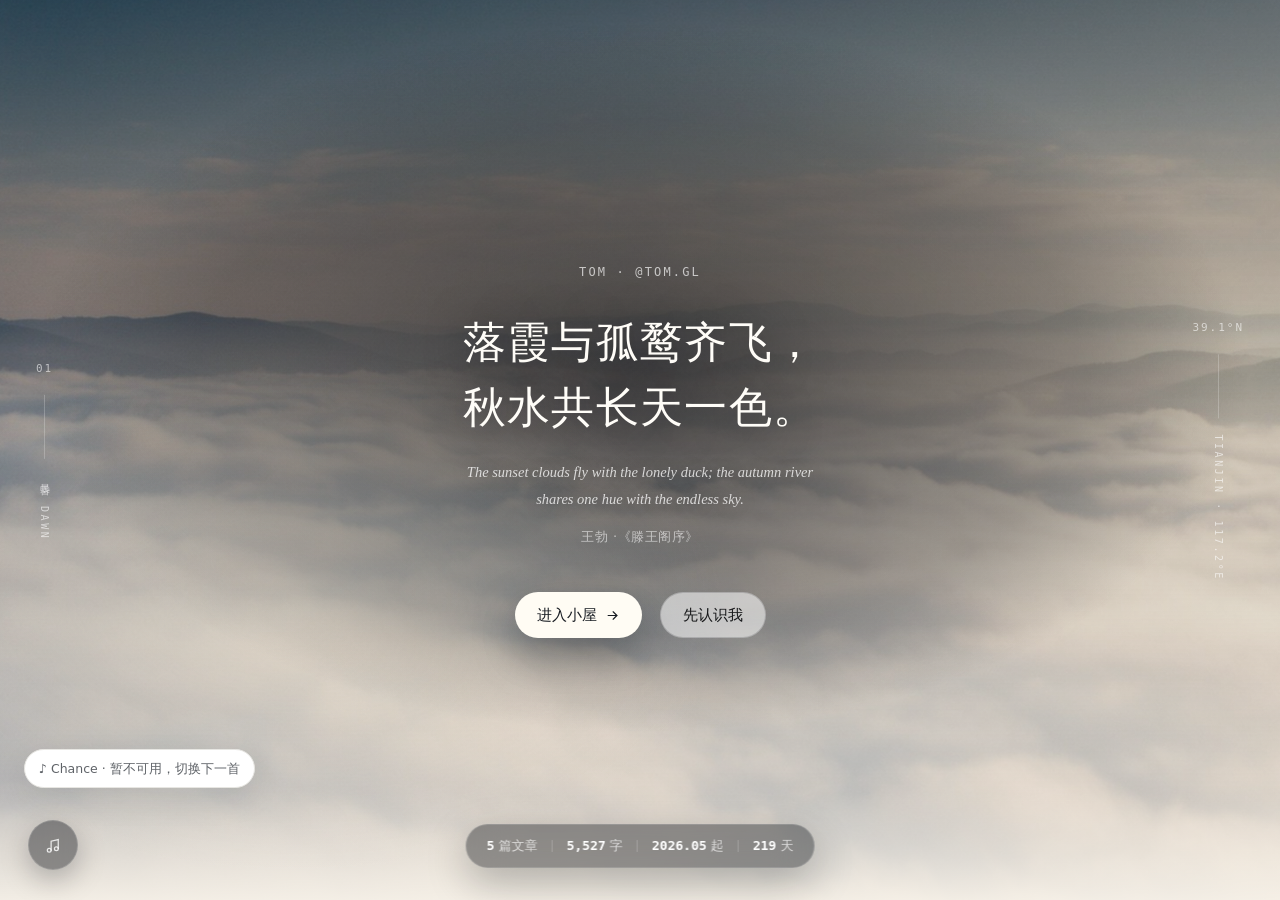
==== commit 0f790703: "feat(site): 换回晨昏云海封面并做照片动效；播放器收起补过渡；加入竖排页码、巨号页数与跟随光" ====
--- a/index.html
+++ b/index.html
@@ -8,6 +8,7 @@
 <meta name="theme-color" content="#FAFAF8">
 <link rel="icon" href="favicon.svg" type="image/svg+xml">
 <link rel="alternate" type="application/rss+xml" title="Tom · RSS" href="feed.xml">
+<link rel="preload" as="image" href="assets/img/cover-dawn.jpg" fetchpriority="high">
 <link rel="stylesheet" href="assets/vendor/APlayer.min.css">
 <link rel="stylesheet" href="assets/css/site.css">
 <script>
@@ -19,16 +20,21 @@
   <main id="main">
   <div class="cover">
     <div class="cover-media" aria-hidden="true">
-      <span class="cover-field a"></span>
-      <span class="cover-field b"></span>
-      <span class="cover-field c"></span>
-      <span class="cover-sun"></span>
+      <img class="cover-photo" src="assets/img/cover-dawn.jpg" alt="" decoding="async">
       <span class="cover-sheen"></span>
-      <span class="cover-haze"></span>
-      <span class="cover-horizon"></span>
       <span class="cover-grain"></span>
     </div>
     <div class="cover-veil"></div>
+    <div class="cover-rail l" aria-hidden="true">
+      <span class="rail-num">01</span>
+      <span class="rail-line"></span>
+      <span class="rail-label">晨昏 · DAWN</span>
+    </div>
+    <div class="cover-rail r" aria-hidden="true">
+      <span class="rail-num">39.1°N</span>
+      <span class="rail-line"></span>
+      <span class="rail-label">TIANJIN · 117.2°E</span>
+    </div>
 
     <div class="cover-inner">
       <p class="cover-eyebrow">Tom · @tom.gl</p>
--- a/assets/css/site.css
+++ b/assets/css/site.css
@@ -406,106 +406,84 @@
   inset: 0;
   z-index: -2;
   overflow: hidden;
-  background:
-    radial-gradient(120% 90% at 82% 4%, #EDF3F7 0%, rgba(237, 243, 247, 0) 58%),
-    linear-gradient(164deg, #FDFAF3 0%, #F7EDDF 50%, #F0DFC8 100%);
-}
-.cover-field {
-  position: absolute;
-  border-radius: 50%;
-  filter: blur(64px);
+  background: #0E1622;
+  transform: translate3d(calc(var(--par-x, 0) * 1px), calc(var(--par-y, 0) * 1px), 0);
+  transition: transform .9s var(--ease);
+}
+.cover-photo {
+  position: absolute;
+  inset: 0;
+  width: 100%; height: 100%;
+  object-fit: cover;
+  object-position: 50% 44%;
+  transform: scale(1.06);
+  transform-origin: 50% 46%;
+  animation: coverDrift 42s cubic-bezier(.45, .05, .55, .95) infinite alternate;
+  filter: saturate(.9) contrast(.97);
   will-change: transform;
 }
-.cover-field.a {
-  width: 76vw; height: 66vh;
-  left: -16vw; bottom: -20vh;
-  background: radial-gradient(circle at 50% 50%, rgba(231, 169, 128, .68), rgba(231, 169, 128, 0) 68%);
-  animation: coverFieldA 44s var(--ease) infinite alternate;
-}
-.cover-field.b {
-  width: 62vw; height: 62vh;
-  right: -14vw; top: -18vh;
-  background: radial-gradient(circle at 50% 50%, rgba(143, 176, 205, .62), rgba(143, 176, 205, 0) 68%);
-  animation: coverFieldB 52s var(--ease) infinite alternate;
-}
-.cover-field.c {
-  width: 52vw; height: 54vh;
-  left: 34vw; top: 30vh;
-  background: radial-gradient(circle at 50% 50%, rgba(188, 164, 190, .38), rgba(188, 164, 190, 0) 70%);
-  animation: coverFieldC 39s var(--ease) infinite alternate;
-}
-.cover-sun {
-  position: absolute;
-  left: 10vw; bottom: -16vh;
-  width: 52vw; height: 52vw;
-  border-radius: 50%;
-  background: radial-gradient(circle, rgba(255, 205, 148, .58) 0%, rgba(255, 199, 140, .22) 40%, rgba(255, 199, 140, 0) 66%);
-  filter: blur(8px);
-  animation: coverSun 11s ease-in-out infinite alternate;
+@keyframes coverDrift {
+  0%   { transform: scale(1.06) translate3d(0, 0, 0); }
+  100% { transform: scale(1.13) translate3d(-1.4%, -1.2%, 0); }
 }
 .cover-sheen {
   position: absolute;
   top: -25%; bottom: -25%;
-  left: -45vw;
+  left: -48vw;
   width: 42vw;
-  background: linear-gradient(90deg, rgba(255, 255, 255, 0), rgba(255, 255, 255, .30), rgba(255, 255, 255, 0));
-  filter: blur(26px);
+  background: linear-gradient(90deg, rgba(255, 255, 255, 0), rgba(255, 246, 230, .22), rgba(255, 255, 255, 0));
+  filter: blur(30px);
   transform: skewX(-14deg);
-  animation: coverSheen 27s ease-in-out infinite;
+  animation: coverSheen 31s ease-in-out infinite;
 }
 @keyframes coverSheen {
-  0%   { left: -48vw; opacity: .35; }
-  45%  { opacity: .75; }
-  100% { left: 118vw; opacity: .35; }
-}
-.cover-haze {
-  position: absolute;
-  left: -10%; right: -10%;
-  top: 62%; height: 26vh;
-  background: linear-gradient(180deg, rgba(255, 252, 246, 0) 0%, rgba(255, 252, 246, .34) 52%, rgba(255, 252, 246, 0) 100%);
-  filter: blur(28px);
-}
-.cover-horizon {
-  position: absolute;
-  left: 0; right: 0;
-  top: 73.5%;
-  height: 1px;
-  background: linear-gradient(90deg, rgba(126, 98, 74, 0) 0%, rgba(126, 98, 74, .16) 28%, rgba(126, 98, 74, .16) 72%, rgba(126, 98, 74, 0) 100%);
+  0%   { transform: skewX(-14deg) translateX(0); opacity: .25; }
+  45%  { opacity: .55; }
+  100% { transform: skewX(-14deg) translateX(166vw); opacity: .25; }
 }
 .cover-grain {
   position: absolute;
   inset: 0;
-  opacity: .55;
+  opacity: .48;
   mix-blend-mode: multiply;
   background-image: url("data:image/svg+xml;utf8,<svg xmlns='http://www.w3.org/2000/svg' width='160' height='160'><filter id='n'><feTurbulence type='fractalNoise' baseFrequency='0.72' numOctaves='3' stitchTiles='stitch'/><feColorMatrix type='saturate' values='0'/></filter><rect width='160' height='160' filter='url(%23n)' opacity='.05'/></svg>");
   background-size: 160px 160px;
 }
-[data-theme="dark"] .cover-media {
-  background:
-    radial-gradient(120% 90% at 82% 4%, #1D2838 0%, rgba(29, 40, 56, 0) 58%),
-    linear-gradient(164deg, #121419 0%, #191B20 52%, #221E1B 100%);
-}
-[data-theme="dark"] .cover-field.a { background: radial-gradient(circle, rgba(148, 96, 68, .32), rgba(148, 96, 68, 0) 68%); }
-[data-theme="dark"] .cover-field.b { background: radial-gradient(circle, rgba(78, 112, 148, .34), rgba(78, 112, 148, 0) 68%); }
-[data-theme="dark"] .cover-field.c { background: radial-gradient(circle, rgba(120, 96, 128, .22), rgba(120, 96, 128, 0) 70%); }
-[data-theme="dark"] .cover-sun { background: radial-gradient(circle, rgba(226, 168, 112, .26), rgba(226, 168, 112, 0) 66%); }
-[data-theme="dark"] .cover-sheen { background: linear-gradient(90deg, rgba(255, 255, 255, 0), rgba(255, 255, 255, .09), rgba(255, 255, 255, 0)); }
-[data-theme="dark"] .cover-haze { background: linear-gradient(180deg, rgba(255, 240, 220, 0) 0%, rgba(255, 240, 220, .07) 52%, rgba(255, 240, 220, 0) 100%); }
-[data-theme="dark"] .cover-horizon { background: linear-gradient(90deg, rgba(255, 232, 206, 0) 0%, rgba(255, 232, 206, .10) 28%, rgba(255, 232, 206, .10) 72%, rgba(255, 232, 206, 0) 100%); }
-[data-theme="dark"] .cover-grain { mix-blend-mode: screen; opacity: .25; }
+[data-theme="dark"] .cover-grain { mix-blend-mode: screen; opacity: .2; }
+
+.cover-rail {
+  position: absolute;
+  top: 50%;
+  transform: translateY(-50%);
+  z-index: 2;
+  display: flex;
+  flex-direction: column;
+  align-items: center;
+  gap: 16px;
+  font-family: var(--mono);
+  color: rgba(255, 255, 255, .6);
+  pointer-events: none;
+}
+.cover-rail.l { left: 36px; }
+.cover-rail.r { right: 36px; }
+.rail-num { font-size: 11px; letter-spacing: .18em; }
+.rail-line { width: 1px; height: 64px; background: rgba(255, 255, 255, .22); }
+.rail-label { writing-mode: vertical-rl; font-size: 10px; letter-spacing: .26em; text-transform: uppercase; }
+@media (max-width: 1100px) { .cover-rail { display: none; } }
+
 
 .cover-veil {
   position: absolute;
   inset: 0;
   z-index: -1;
   background:
-    radial-gradient(62% 56% at 50% 41%, rgba(253, 250, 244, .60) 0%, rgba(253, 250, 244, .18) 56%, rgba(253, 250, 244, 0) 78%),
-    linear-gradient(180deg, rgba(253, 250, 244, .16) 0%, rgba(253, 250, 244, .05) 48%, rgba(248, 242, 234, .70) 100%);
+    radial-gradient(58% 48% at 50% 42%, rgba(7, 13, 21, .64) 0%, rgba(7, 13, 21, .26) 60%, rgba(7, 13, 21, 0) 82%),
+    linear-gradient(180deg, rgba(7, 12, 19, .38) 0%, rgba(7, 12, 19, .14) 42%, rgba(247, 242, 233, .52) 88%, rgba(247, 242, 233, .95) 100%);
 }
 [data-theme="dark"] .cover-veil {
   background:
-    radial-gradient(62% 56% at 50% 41%, rgba(18, 20, 24, .60) 0%, rgba(18, 20, 24, .22) 56%, rgba(18, 20, 24, 0) 78%),
-    linear-gradient(180deg, rgba(18, 20, 24, .30) 0%, rgba(18, 20, 24, .10) 48%, rgba(15, 17, 21, .82) 100%);
+    radial-gradient(58% 48% at 50% 42%, rgba(5, 8, 13, .62) 0%, rgba(5, 8, 13, .26) 60%, rgba(5, 8, 13, 0) 82%),
+    linear-gradient(180deg, rgba(5, 8, 13, .44) 0%, rgba(5, 8, 13, .2) 42%, rgba(10, 12, 16, .58) 88%, rgba(10, 12, 16, .96) 100%);
 }
 
 .cover-inner {
@@ -522,18 +500,19 @@
   font-size: 12px;
   letter-spacing: .18em;
   text-transform: uppercase;
-  color: var(--text-2);
+  color: rgba(255, 255, 255, .68);
 }
 
 .cover-poem { margin: 0; }
 .poem-cn {
   display: block;
   font-family: var(--serif);
-  font-size: clamp(24px, 3.4vw, 40px);
-  line-height: 1.5;
+  font-size: clamp(26px, 3.6vw, 43px);
+  line-height: 1.52;
   font-weight: 500;
-  letter-spacing: .02em;
-  color: var(--text);
+  letter-spacing: .03em;
+  color: #FFFDF8;
+  text-shadow: 0 2px 40px rgba(5, 11, 18, .55);
   text-wrap: balance;
 }
 .poem-en {
@@ -544,13 +523,14 @@
   font-style: italic;
   font-size: 14.5px;
   line-height: 1.85;
-  color: var(--text-2);
+  color: rgba(255, 255, 255, .76);
+  text-shadow: 0 1px 20px rgba(5, 11, 18, .4);
 }
 .poem-by {
   display: block;
   margin-top: 14px;
   font-size: 13px;
-  color: var(--text-2);
+  color: rgba(255, 255, 255, .58);
   letter-spacing: .04em;
 }
 
@@ -593,6 +573,9 @@
 }
 .btn-ghost:hover { color: var(--text); border-color: var(--line-strong); }
 
+.cover .btn-primary { background: #FFFCF4; color: #171B21; box-shadow: 0 18px 44px rgba(5, 12, 20, .34); }
+.cover .btn-primary:hover { background: #FFFFFF; color: #10141A; }
+
 .cover-stats {
   position: absolute;
   left: 50%;
@@ -604,19 +587,24 @@
   padding: 10px 20px;
   border-radius: 999px;
   font-size: 13px;
-  color: var(--text-2);
+  color: rgba(255, 255, 255, .72);
   white-space: nowrap;
+  background: rgba(10, 16, 24, .4);
+  border: 1px solid rgba(255, 255, 255, .14);
+  -webkit-backdrop-filter: blur(18px) saturate(1.2);
+  backdrop-filter: blur(18px) saturate(1.2);
+  box-shadow: 0 14px 40px rgba(4, 9, 15, .28);
 }
 .cover-stats b {
   font-family: var(--mono);
   font-weight: 600;
-  color: var(--text);
+  color: #FFFFFF;
   font-size: 13px;
 }
 .cover-stats .sep {
   width: 1px;
   height: 12px;
-  background: var(--line-strong);
+  background: rgba(255, 255, 255, .2);
 }
 
 .cover-music {
@@ -1359,6 +1347,7 @@
 /* 灯箱打开时，顶栏与播放器让位，避免压住大图顶部和关闭按钮 */
 body.lb-open .topbar,
 body.lb-open .music-dock,
+body.lb-open .folio-rail,
 body.lb-open #aplayer-mount {
   opacity: 0 !important;
   pointer-events: none !important;
@@ -1890,7 +1879,79 @@
 }
 [data-theme="dark"] .air-grain { mix-blend-mode: screen; opacity: .3; }
 
+/* 跟随指针的一束光：只做柔和的暖光，不改变阅读对比 */
+.air-spot {
+  position: absolute;
+  left: 0; top: 0;
+  width: 640px; height: 640px;
+  border-radius: 50%;
+  background: radial-gradient(circle, rgba(255, 226, 190, .30) 0%, rgba(255, 222, 186, .12) 40%, rgba(255, 222, 186, 0) 72%);
+  filter: blur(24px);
+  mix-blend-mode: normal;
+  transform: translate3d(calc(var(--sx, 50vw) - 50%), calc(var(--sy, 38vh) - 50%), 0);
+  will-change: transform;
+  pointer-events: none;
+}
+[data-theme="dark"] .air-spot {
+  background: radial-gradient(circle, rgba(150, 186, 226, .34) 0%, rgba(150, 186, 226, .12) 40%, rgba(150, 186, 226, 0) 72%);
+  mix-blend-mode: screen;
+  opacity: .55;
+}
+
+/* 桌面端左侧竖排页码：像展览目录的页签 */
+.folio-rail {
+  position: fixed;
+  left: 26px;
+  top: 50%;
+  transform: translateY(-50%);
+  z-index: 40;
+  display: flex;
+  flex-direction: column;
+  align-items: center;
+  gap: 14px;
+  font-family: var(--mono);
+  color: var(--text-3);
+  pointer-events: none;
+  animation: folioIn .7s var(--ease) both;
+}
+.folio-rail[hidden] { display: none; }
+.folio-num { font-size: 11px; letter-spacing: .16em; color: var(--text-2); }
+.folio-line { width: 1px; height: 56px; background: linear-gradient(180deg, var(--line-strong), transparent); }
+.folio-label { writing-mode: vertical-rl; font-size: 9.5px; letter-spacing: .26em; text-transform: uppercase; white-space: nowrap; }
+@keyframes folioIn { from { opacity: 0; } to { opacity: 1; } }
+@media (max-width: 1220px) { .folio-rail { display: none; } }
+
 main#main { position: relative; z-index: 1; }
+
+/* 每个内容页右上角的巨大页码：像一本目录书的页码水印 */
+.hero, .page-head { position: relative; isolation: isolate; }
+.hero::after, .page-head::after {
+  position: absolute;
+  right: 0;
+  top: 14px;
+  font-family: var(--serif);
+  font-size: clamp(64px, 8vw, 124px);
+  line-height: 1;
+  font-weight: 500;
+  letter-spacing: -.03em;
+  color: var(--text);
+  opacity: .065;
+  pointer-events: none;
+  z-index: -1;
+}
+body[data-page="home"] .hero::after { content: "01"; }
+body[data-page="photos"] .page-head::after { content: "02"; }
+body[data-page="books"] .page-head::after { content: "03"; }
+body[data-page="notes"] .page-head::after { content: "04"; }
+body[data-page="archive"] .page-head::after { content: "05"; }
+body[data-page="messages"] .page-head::after { content: "06"; }
+body[data-page="lab"] .page-head::after { content: "07"; }
+body[data-page="about"] .page-head::after { content: "08"; }
+[data-theme="dark"] .hero::after,
+[data-theme="dark"] .page-head::after { opacity: .1; }
+@media (max-width: 900px) {
+  .hero::after, .page-head::after { display: none; }
+}
 
 /* 底部留出音乐胶囊的位置，最后一屏不会被挡住 */
 body:not(.is-cover) { padding-bottom: 92px; }
@@ -1920,23 +1981,7 @@
 body.is-cover .footer,
 body.is-cover .nav-drawer { display: none !important; }
 
-/* 封面：一片会缓慢流动的晨昏色场，代替静态照片 */
-@keyframes coverFieldA {
-  0%   { transform: translate3d(0, 0, 0) scale(1); }
-  100% { transform: translate3d(7vw, -5vh, 0) scale(1.12); }
-}
-@keyframes coverFieldB {
-  0%   { transform: translate3d(0, 0, 0) scale(1.04); }
-  100% { transform: translate3d(-6vw, 6vh, 0) scale(.94); }
-}
-@keyframes coverFieldC {
-  0%   { transform: translate3d(0, 0, 0) scale(.96); }
-  100% { transform: translate3d(4vw, 7vh, 0) scale(1.1); }
-}
-@keyframes coverSun {
-  0%   { transform: scale(1); opacity: .78; }
-  100% { transform: scale(1.08); opacity: 1; }
-}
+/* 封面：一张会呼吸的晨昏照片 + 缓慢横穿的光 */
 .cover-veil::after {
   content: "";
   position: absolute;
@@ -1971,6 +2016,7 @@
   bottom: 24px;
   z-index: 82;
   width: min(372px, calc(100vw - 48px));
+  height: 70px;
   display: grid;
   grid-template-columns: 46px minmax(0, 1fr) auto;
   align-items: center;
@@ -1983,6 +2029,8 @@
   border: 1px solid var(--glass-line);
   box-shadow: inset 0 1px 0 var(--glass-hi), var(--sh-1), var(--sh-2);
   color: var(--text);
+  transition: width .44s var(--ease), height .44s var(--ease), padding .44s var(--ease),
+              border-radius .44s var(--ease), gap .44s var(--ease), transform .3s var(--ease);
 }
 @supports not ((backdrop-filter: blur(1px)) or (-webkit-backdrop-filter: blur(1px))) {
   .music-dock { background: var(--bg); }
@@ -2002,6 +2050,7 @@
   cursor: pointer;
   background: linear-gradient(135deg, var(--md-theme), rgba(255, 255, 255, .9));
   box-shadow: 0 2px 8px rgba(16, 24, 40, .16);
+  transition: width .44s var(--ease), height .44s var(--ease), box-shadow .3s var(--ease);
 }
 .md-art img { width: 100%; height: 100%; object-fit: cover; border-radius: 50%; }
 .md-ring {
@@ -2040,7 +2089,7 @@
 }
 .music-dock:not(.playing) .md-eq i { animation-play-state: paused; height: 4px; }
 
-.md-body { min-width: 0; }
+.md-body { min-width: 0; opacity: 1; visibility: visible; transform: translateX(0); transition: opacity .22s var(--ease) .28s, transform .34s var(--ease) .24s, visibility 0s linear 0s; }
 .md-line { display: flex; align-items: baseline; gap: 8px; }
 .md-title {
   flex: 1;
@@ -2096,7 +2145,7 @@
 }
 .md-bar:focus-visible::before { box-shadow: 0 0 0 2px var(--accent-weak); }
 
-.md-ctrl { display: flex; align-items: center; gap: 1px; }
+.md-ctrl { display: flex; align-items: center; gap: 1px; opacity: 1; visibility: visible; transform: translateX(0); transition: opacity .22s var(--ease) .28s, transform .34s var(--ease) .24s, visibility 0s linear 0s; }
 .md-btn {
   width: 29px; height: 29px;
   display: grid;
@@ -2118,19 +2167,19 @@
 /* 收起按钮：浮在胶囊上沿的小圆钮 */
 .md-min {
   position: absolute;
-  top: -13px; right: 14px;
-  width: 24px; height: 24px;
+  top: -11px; right: 10px;
+  width: 26px; height: 26px;
   display: grid;
   place-items: center;
   border-radius: 50%;
-  color: var(--text-2);
-  background: var(--surface);
-  border: 1px solid var(--line);
-  box-shadow: var(--sh-1);
-  opacity: .78;
-  transition: opacity var(--t-fast), background var(--t-fast), color var(--t-fast), transform var(--t-fast);
-}
-.md-min:hover { opacity: 1; color: var(--text); transform: translateY(-1px); }
+  color: var(--bg);
+  background: var(--text);
+  border: 0;
+  box-shadow: 0 4px 14px rgba(16, 24, 40, .22);
+  opacity: .92;
+  transition: opacity var(--t-fast), transform var(--t-fast), background var(--t-fast);
+}
+.md-min:hover { opacity: 1; color: var(--bg); transform: translateY(-1px) scale(1.04); }
 .md-min svg { width: 13px; height: 13px; }
 
 /* 收起形态：只剩一张唱片 */
@@ -2138,14 +2187,24 @@
   width: 58px;
   height: 58px;
   padding: 0;
-  display: grid;
-  grid-template-columns: 1fr;
-  border-radius: 50%;
+  gap: 0;
+  border-radius: 29px;
   cursor: pointer;
 }
 .music-dock.is-min .md-body,
-.music-dock.is-min .md-ctrl,
-.music-dock.is-min .md-min { display: none; }
+.music-dock.is-min .md-ctrl {
+  opacity: 0;
+  visibility: hidden;
+  pointer-events: none;
+  transform: translateX(-8px);
+  transition: opacity .16s var(--ease), transform .3s var(--ease), visibility 0s linear .16s;
+}
+.music-dock.is-min .md-min {
+  opacity: 0;
+  visibility: hidden;
+  pointer-events: none;
+  transition: opacity .16s var(--ease), transform .3s var(--ease), visibility 0s linear .16s;
+}
 .music-dock.is-min .md-art { width: 100%; height: 100%; box-shadow: none; }
 .music-dock.is-min .md-eq { display: none; }
 .music-dock.is-min .md-ring { inset: 5px; }
@@ -2233,19 +2292,19 @@
   width: 50px;
   height: 50px;
   border-radius: 50%;
-  background: rgba(255, 255, 255, .5);
-  -webkit-backdrop-filter: blur(12px) saturate(1.5);
-  backdrop-filter: blur(12px) saturate(1.5);
-  border: 1px solid rgba(23, 24, 26, .14);
-  box-shadow: 0 6px 20px rgba(16, 24, 40, .12);
-  color: var(--text-2);
-}
-.cover-music:hover { background: rgba(255, 255, 255, .72); color: var(--text); }
-.cover-music.playing { color: var(--accent); border-color: rgba(47, 93, 138, .34); }
+  background: rgba(10, 16, 24, .42);
+  -webkit-backdrop-filter: blur(14px) saturate(1.4);
+  backdrop-filter: blur(14px) saturate(1.4);
+  border: 1px solid rgba(255, 255, 255, .16);
+  box-shadow: 0 10px 28px rgba(4, 9, 15, .26);
+  color: rgba(255, 255, 255, .82);
+}
+.cover-music:hover { background: rgba(10, 16, 24, .62); color: #FFFFFF; }
+.cover-music.playing { color: #FFE0BC; border-color: rgba(255, 224, 188, .38); }
 .cover-music svg { width: 19px; height: 19px; }
 
 @media (max-width: 620px) {
-  .music-dock { left: 12px; right: 12px; bottom: 12px; width: auto; grid-template-columns: 42px minmax(0, 1fr) auto; gap: 10px; padding: 8px 10px 10px 8px; }
+  .music-dock { left: 12px; right: 12px; bottom: 12px; width: auto; height: 62px; grid-template-columns: 42px minmax(0, 1fr) auto; gap: 10px; padding: 8px 10px 10px 8px; }
   .md-art { width: 42px; height: 42px; }
   .md-play { width: 31px; height: 31px; }
   .md-btn { width: 26px; height: 26px; }
